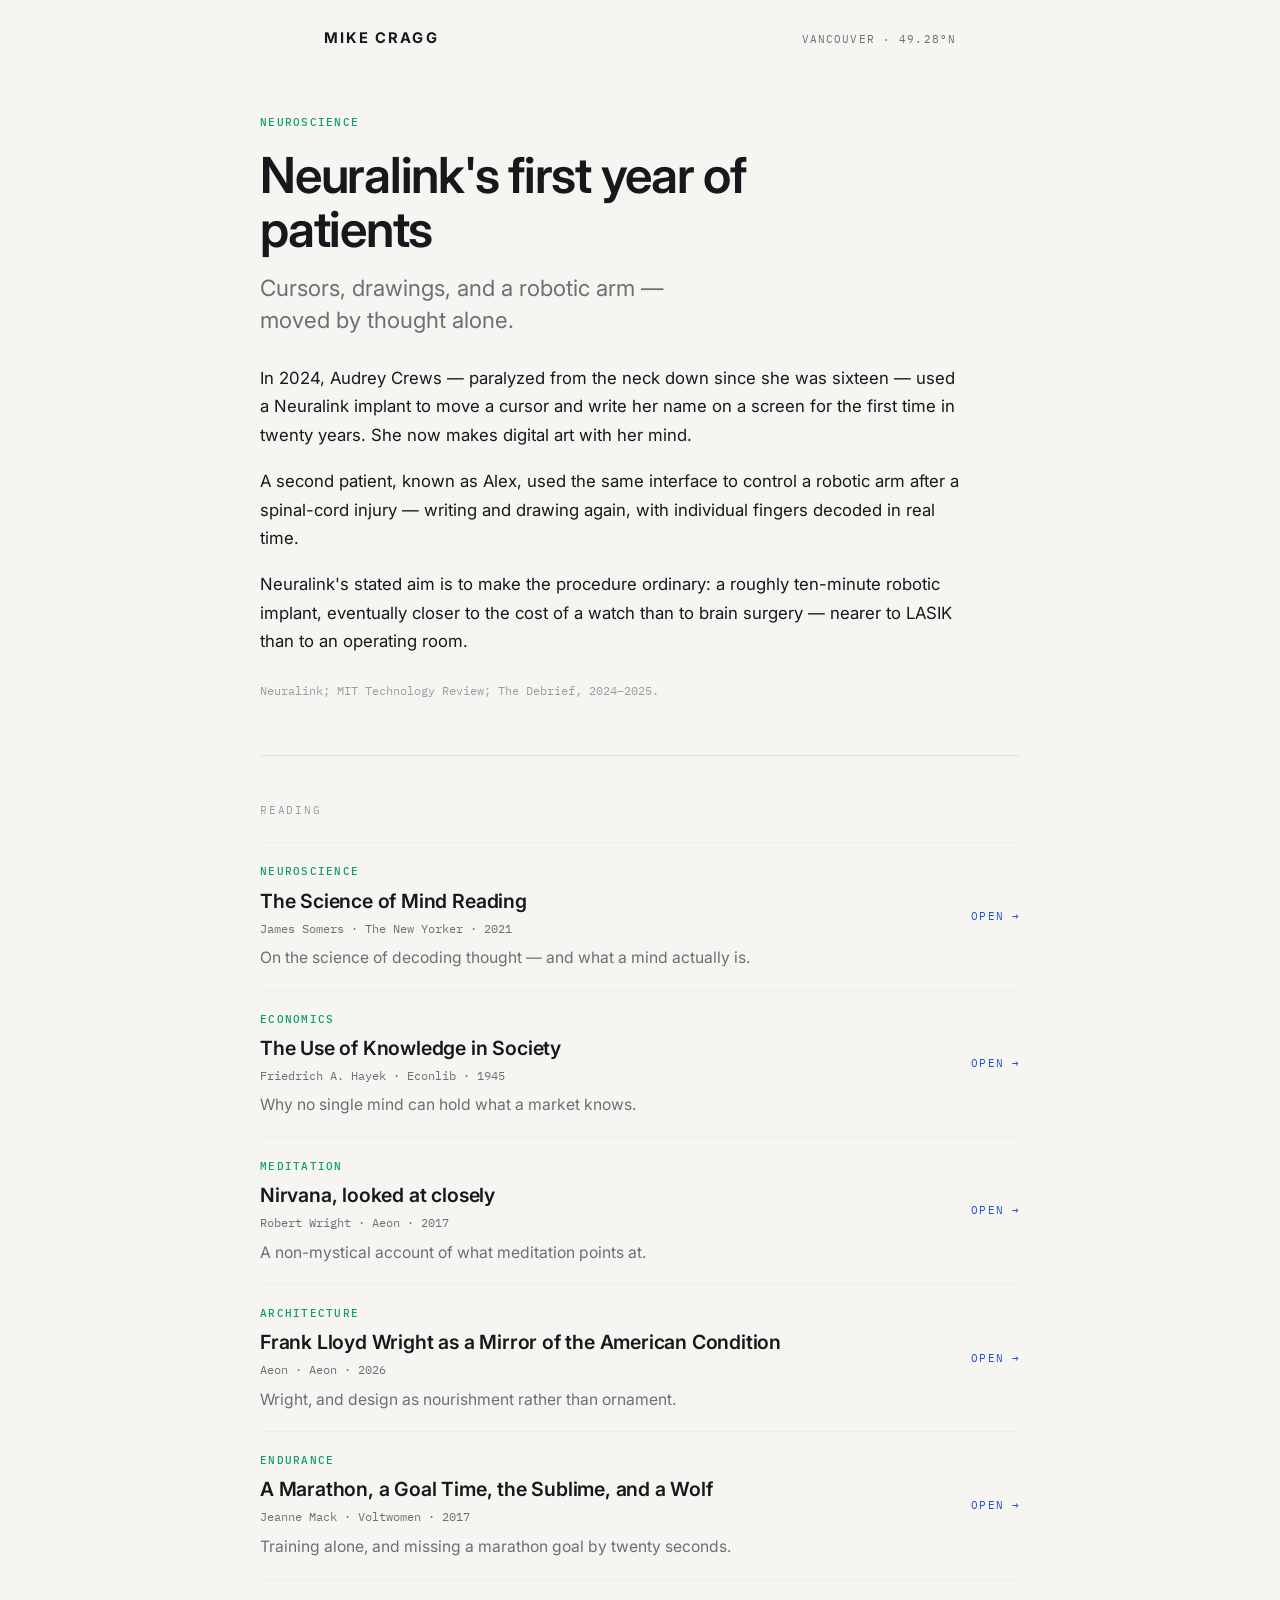
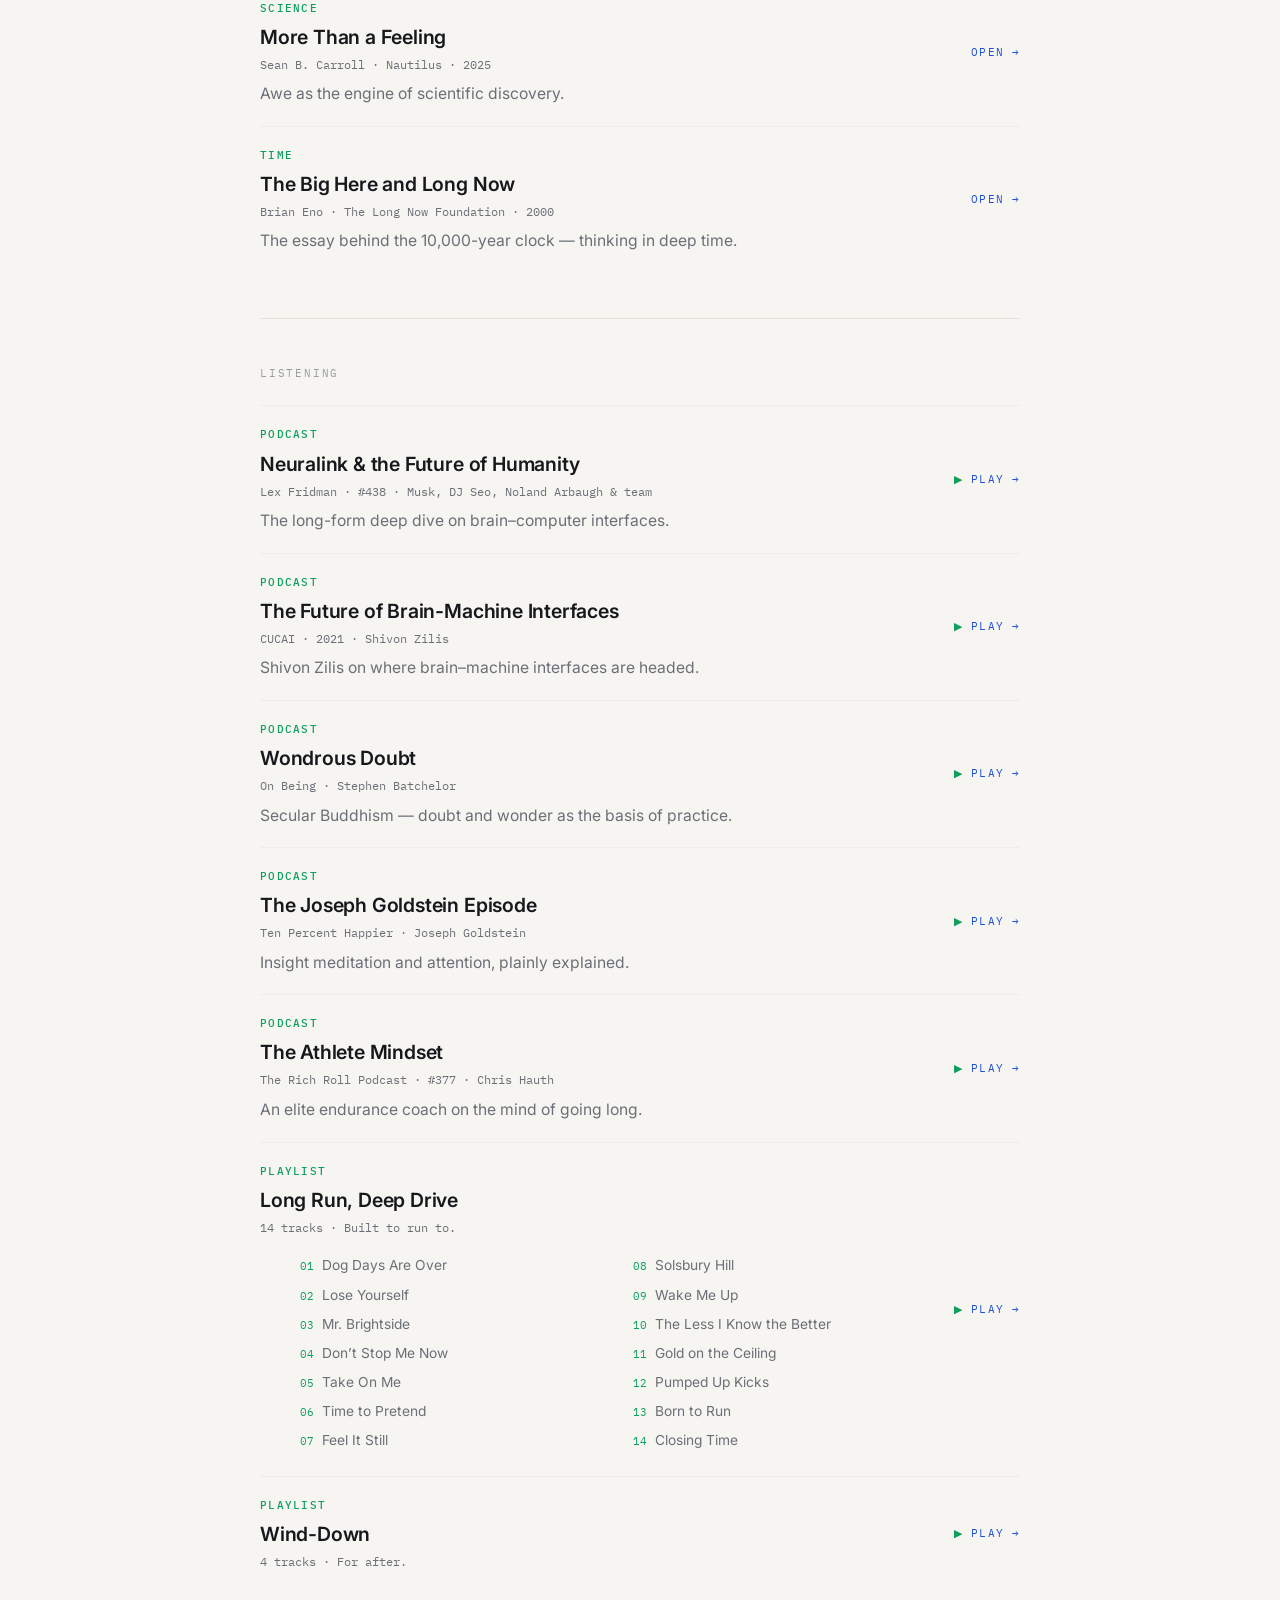
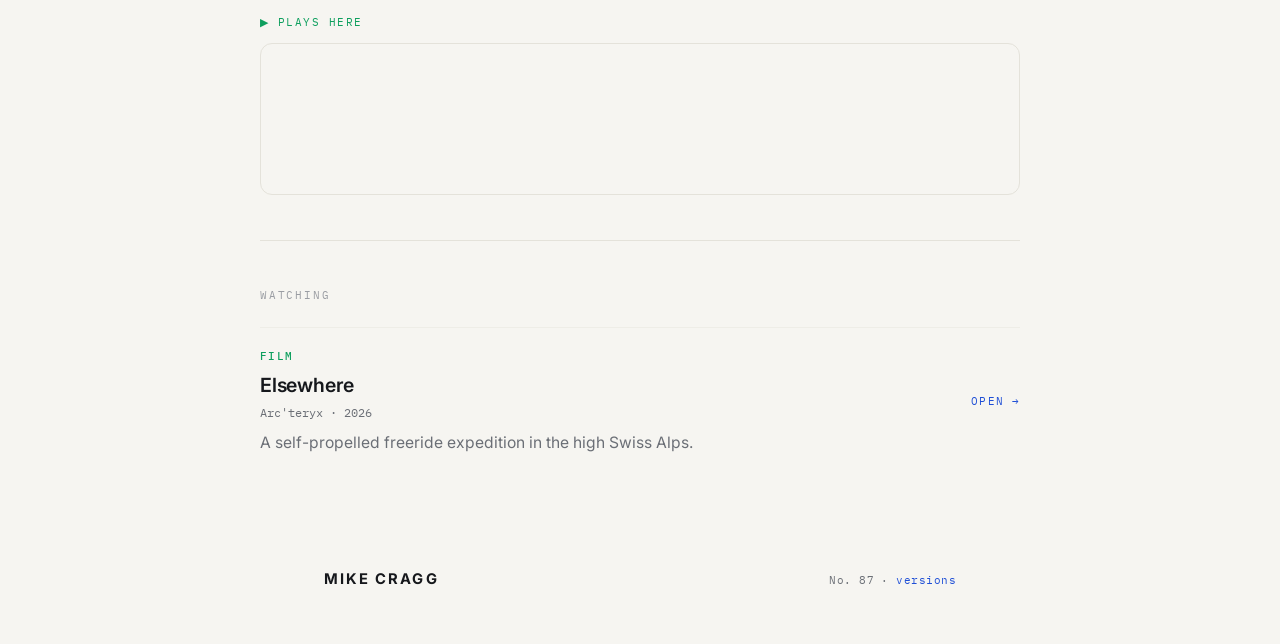
==== index.html @ bc7b22d3 "Redesign: light editorial, content-first, no slogan - Drop navy + serif caps + slogan hero + botanic" ====
<!doctype html>
<html lang="en">
<head>
<meta charset="utf-8" />
<meta name="viewport" content="width=device-width, initial-scale=1, viewport-fit=cover" />
<meta name="theme-color" content="#F6F5F1" />
<title>Mike Cragg</title>
<meta name="description" content="A few things worth reading, hearing, and watching." />
<link rel="preconnect" href="https://fonts.googleapis.com" />
<link rel="preconnect" href="https://fonts.gstatic.com" crossorigin />
<link href="https://fonts.googleapis.com/css2?family=Inter:wght@400;500;600;700&family=IBM+Plex+Mono:wght@400;500&display=swap" rel="stylesheet" />
<style>
  :root{
    --bg:#F6F5F1; --paper:#FFFFFF; --ink:#16181C; --muted:#6B6F76; --faint:#9A9DA3;
    --blue:#1F4FD6; --green:#0E9F5E; --line:#E4E2DA; --line2:#EEEDE7;
    --sans:"Inter",-apple-system,BlinkMacSystemFont,sans-serif; --mono:"IBM Plex Mono",monospace;
    --ease:cubic-bezier(0.16,1,0.3,1);
    --gut:clamp(1.25rem,5vw,4rem);
  }
  *,*::before,*::after{box-sizing:border-box;margin:0}
  html{-webkit-font-smoothing:antialiased;scroll-behavior:smooth;-webkit-text-size-adjust:100%;text-size-adjust:100%}
  body{background:var(--bg);color:var(--ink);font-family:var(--sans);font-size:1.05rem;line-height:1.7;text-rendering:optimizeLegibility;overflow-x:hidden}
  a{color:inherit;text-decoration:none;-webkit-tap-highlight-color:transparent}
  img,svg{display:block;max-width:100%}
  .wrap{max-width:760px;margin:0 auto;padding:0 var(--gut)}
  .tag{font-family:var(--mono);font-size:.66rem;font-weight:500;letter-spacing:.12em;text-transform:uppercase;color:var(--green)}
  .meta{font-family:var(--mono);font-size:.7rem;letter-spacing:.04em;color:var(--muted)}
  .reveal{opacity:0;transform:translateY(14px);transition:opacity .7s var(--ease),transform .7s var(--ease)}
  .reveal.in{opacity:1;transform:none}
  @media(prefers-reduced-motion:reduce){*{transition-duration:.01ms!important}.reveal{opacity:1;transform:none}}

  /* ---------- top ---------- */
  .top{display:flex;justify-content:space-between;align-items:baseline;
    padding:calc(env(safe-area-inset-top) + 1.6rem) var(--gut) 0;max-width:760px;margin:0 auto}
  .top .mark{font-family:var(--sans);font-weight:700;font-size:.92rem;letter-spacing:.14em;text-transform:uppercase}
  .top .where{font-family:var(--mono);font-size:.7rem;letter-spacing:.1em;text-transform:uppercase;color:var(--muted)}

  /* ---------- lead (the dispatch as content) ---------- */
  .lead{padding:clamp(2.4rem,7vh,4.5rem) 0 clamp(2.4rem,6vh,3.6rem)}
  .lead .tag{display:block;margin-bottom:1.1rem}
  .lead h1{font-size:clamp(2.1rem,6vw,3.1rem);font-weight:600;letter-spacing:-.025em;line-height:1.08;max-width:18ch}
  .lead .stand{font-size:clamp(1.15rem,3.2vw,1.4rem);color:var(--muted);margin-top:1rem;max-width:34ch;line-height:1.4}
  .lead .body{margin-top:1.8rem}
  .lead .body p{max-width:64ch;margin-bottom:1.1rem;color:var(--ink)}
  .lead .body p:last-of-type{margin-bottom:0}
  .lead em{font-style:normal;border-bottom:2px solid var(--green);padding-bottom:1px}
  .lead .src{font-family:var(--mono);font-size:.72rem;color:var(--faint);margin-top:1.6rem}

  .hr{height:1px;background:var(--line);max-width:760px;margin:0 auto}

  /* ---------- index of items ---------- */
  .group{padding:clamp(2rem,5vh,3rem) 0}
  .group .lbl{font-family:var(--mono);font-size:.7rem;letter-spacing:.16em;text-transform:uppercase;color:var(--faint);margin-bottom:1.4rem}
  .item{display:grid;grid-template-columns:1fr auto;gap:1rem 1.2rem;align-items:baseline;
    padding:1.25rem 0;border-top:1px solid var(--line2);transition:padding-left .4s var(--ease)}
  .item:hover{padding-left:.5rem}
  .item .l{min-width:0}
  .item .tag{margin-bottom:.45rem;display:block}
  .item h3{font-size:1.22rem;font-weight:600;letter-spacing:-.01em;line-height:1.25;transition:color .3s var(--ease)}
  .item:hover h3{color:var(--blue)}
  .item .sub{font-family:var(--mono);font-size:.72rem;color:var(--muted);margin-top:.35rem}
  .item .note{font-size:.98rem;color:var(--muted);margin-top:.5rem;max-width:60ch;line-height:1.5}
  .item .go{align-self:center;font-family:var(--mono);font-size:.7rem;letter-spacing:.1em;text-transform:uppercase;color:var(--blue);white-space:nowrap}
  .item .go .ar{display:inline-block;transition:transform .4s var(--ease)}
  .item:hover .go .ar{transform:translateX(4px)}
  .item.audio .go::before{content:"▶  ";color:var(--green)}

  /* playlist row with peek */
  .mixrow .tracks{grid-column:1/-1;margin-top:.9rem;columns:2;column-gap:2rem;list-style:none}
  .mixrow .tracks li{font-size:.86rem;color:var(--muted);padding:.18rem 0;break-inside:avoid}
  .mixrow .tracks li .n{font-family:var(--mono);font-size:.66rem;color:var(--green);margin-right:.5rem}
  @media(max-width:560px){.mixrow .tracks{columns:1}}

  /* one inline player */
  .player{margin-top:1.4rem}
  .player .pl{font-family:var(--mono);font-size:.66rem;letter-spacing:.14em;text-transform:uppercase;color:var(--green);margin-bottom:.7rem}
  .player iframe{border-radius:12px;display:block;border:1px solid var(--line)}

  footer{padding:3rem 0 calc(env(safe-area-inset-bottom) + 3.2rem)}
  footer .row{display:flex;justify-content:space-between;align-items:baseline;gap:1rem;max-width:760px;margin:0 auto;padding:0 var(--gut)}
  footer .mark{font-weight:700;font-size:.92rem;letter-spacing:.14em;text-transform:uppercase}
  footer .meta a{color:var(--blue)}
</style>
</head>
<body class="no-grain">
  <header class="top">
    <span class="mark">Mike Cragg</span>
    <span class="where">Vancouver · 49.28°N</span>
  </header>

  <main>
    <article class="lead wrap">
      <span class="tag" id="d-tag"></span>
      <h1 id="d-title"></h1>
      <p class="stand" id="d-stand"></p>
      <div class="body" id="d-body"></div>
      <p class="src" id="d-src"></p>
    </article>

    <div class="hr"></div>

    <section class="group wrap" id="g-read"><div class="lbl">Reading</div><div id="reads"></div></section>
    <div class="hr"></div>
    <section class="group wrap" id="g-listen"><div class="lbl">Listening</div><div id="listen"></div></section>
    <div class="hr"></div>
    <section class="group wrap" id="g-watch"><div class="lbl">Watching</div><div id="watch"></div></section>
  </main>

  <footer>
    <div class="row"><span class="mark">Mike Cragg</span><span class="meta">No. 87 · <a href="versions.html">versions</a></span></div>
  </footer>

  <script src="assets/content.js"></script>
  <script src="assets/reveal.js"></script>
  <script>
    var G = window.GIFT;

    // lead = dispatch
    var d = G.dispatch;
    document.getElementById("d-tag").textContent = d.kicker;
    document.getElementById("d-title").textContent = d.title;
    document.getElementById("d-stand").textContent = d.standfirst;
    document.getElementById("d-body").innerHTML = d.body.map(function(p){return "<p>"+p+"</p>";}).join("");
    document.getElementById("d-src").textContent = d.source;

    function item(opts){
      // opts: tag, title, sub, note, url, audio
      var a = document.createElement("a");
      a.href = opts.url; a.target = "_blank"; a.rel = "noopener";
      a.className = "item reveal" + (opts.audio ? " audio" : "");
      a.innerHTML =
        '<div class="l">' +
          '<span class="tag">'+opts.tag+'</span>' +
          '<h3>'+opts.title+'</h3>' +
          (opts.sub ? '<div class="sub">'+opts.sub+'</div>' : '') +
          (opts.note ? '<div class="note">'+opts.note+'</div>' : '') +
        '</div>' +
        '<span class="go">'+(opts.audio?'Play':'Open')+' <span class="ar">→</span></span>';
      return a;
    }

    // reading
    var reads = document.getElementById("reads");
    G.reads.forEach(function(r){
      reads.appendChild(item({tag:r.vein, title:r.title, sub:r.author+" · "+r.source+" · "+r.year, note:r.note, url:r.url}));
    });

    // listening: podcasts + playlists
    var listen = document.getElementById("listen");
    G.listening.podcasts.forEach(function(p){
      listen.appendChild(item({tag:"Podcast", title:p.title, sub:p.show+" · "+p.who, note:p.note, url:p.url, audio:true}));
    });
    // playlist as a row with a peek of tracks
    var w = G.listening.workout;
    var mix = item({tag:"Playlist", title:w.title, sub:w.tracks.length+" tracks · "+w.subtitle, url:w.url, audio:true});
    mix.classList.add("mixrow");
    var ol = document.createElement("ul"); ol.className = "tracks";
    ol.innerHTML = w.tracks.map(function(t,i){return '<li><span class="n">'+String(i+1).padStart(2,"0")+'</span>'+t[0]+'</li>';}).join("");
    mix.querySelector(".l").appendChild(ol);
    listen.appendChild(mix);
    var wd = G.listening.windDown;
    listen.appendChild(item({tag:"Playlist", title:wd.title, sub:wd.tracks.length+" tracks · "+wd.subtitle, url:"https://open.spotify.com/search/"+encodeURIComponent(wd.tracks[0][1]), audio:true}));

    // one inline player (Spotify, reliable)
    var pl = document.createElement("div"); pl.className = "player reveal";
    pl.innerHTML = '<div class="pl">▶ Plays here</div><iframe src="https://open.spotify.com/embed/episode/1seRMg5Zdg5nBuw0W4Q3WB?utm_source=generator" width="100%" height="152" frameborder="0" allow="autoplay; clipboard-write; encrypted-media; fullscreen; picture-in-picture" loading="lazy"></iframe>';
    listen.appendChild(pl);

    // watching
    var watch = document.getElementById("watch");
    (G.watch||[]).forEach(function(f){
      watch.appendChild(item({tag:f.vein, title:f.title, sub:f.who+" · "+f.year, note:f.note, url:f.url}));
    });

    if (window.__initReveals) window.__initReveals();
  </script>
</body>
</html>
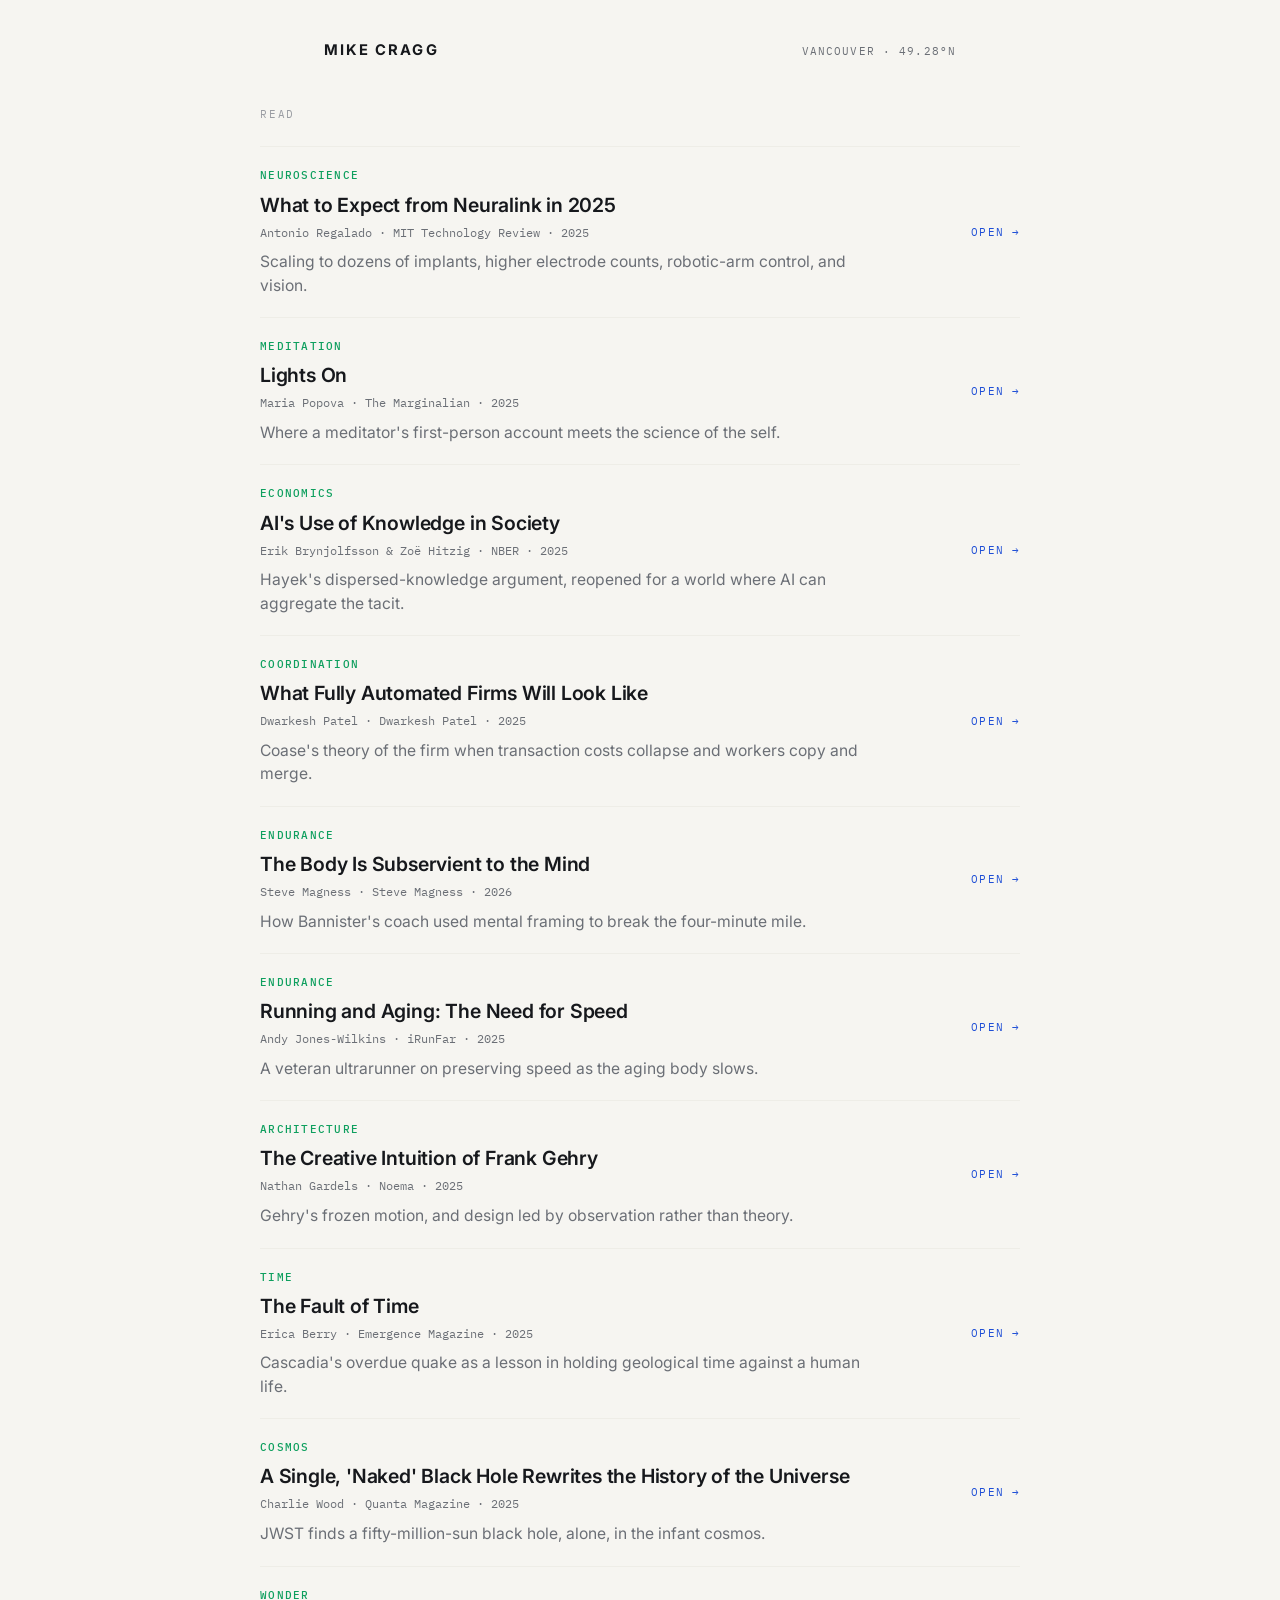
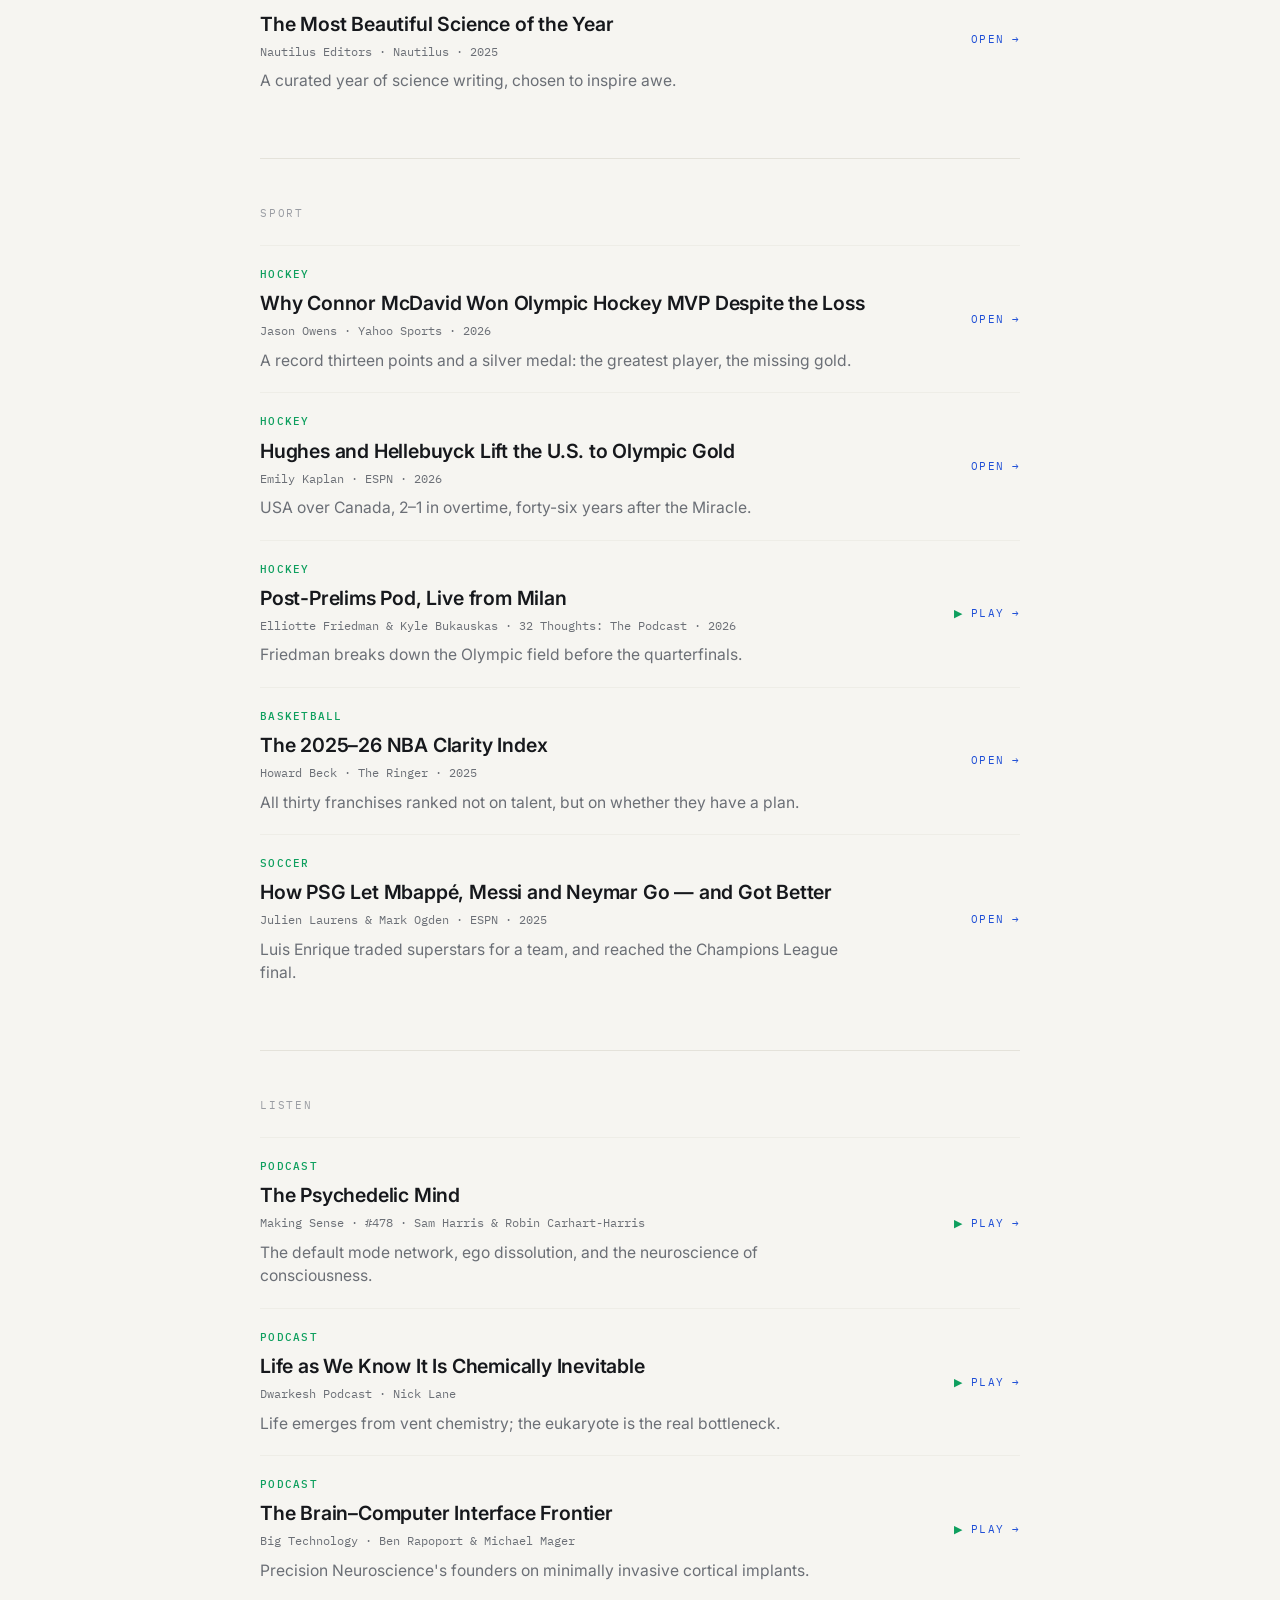
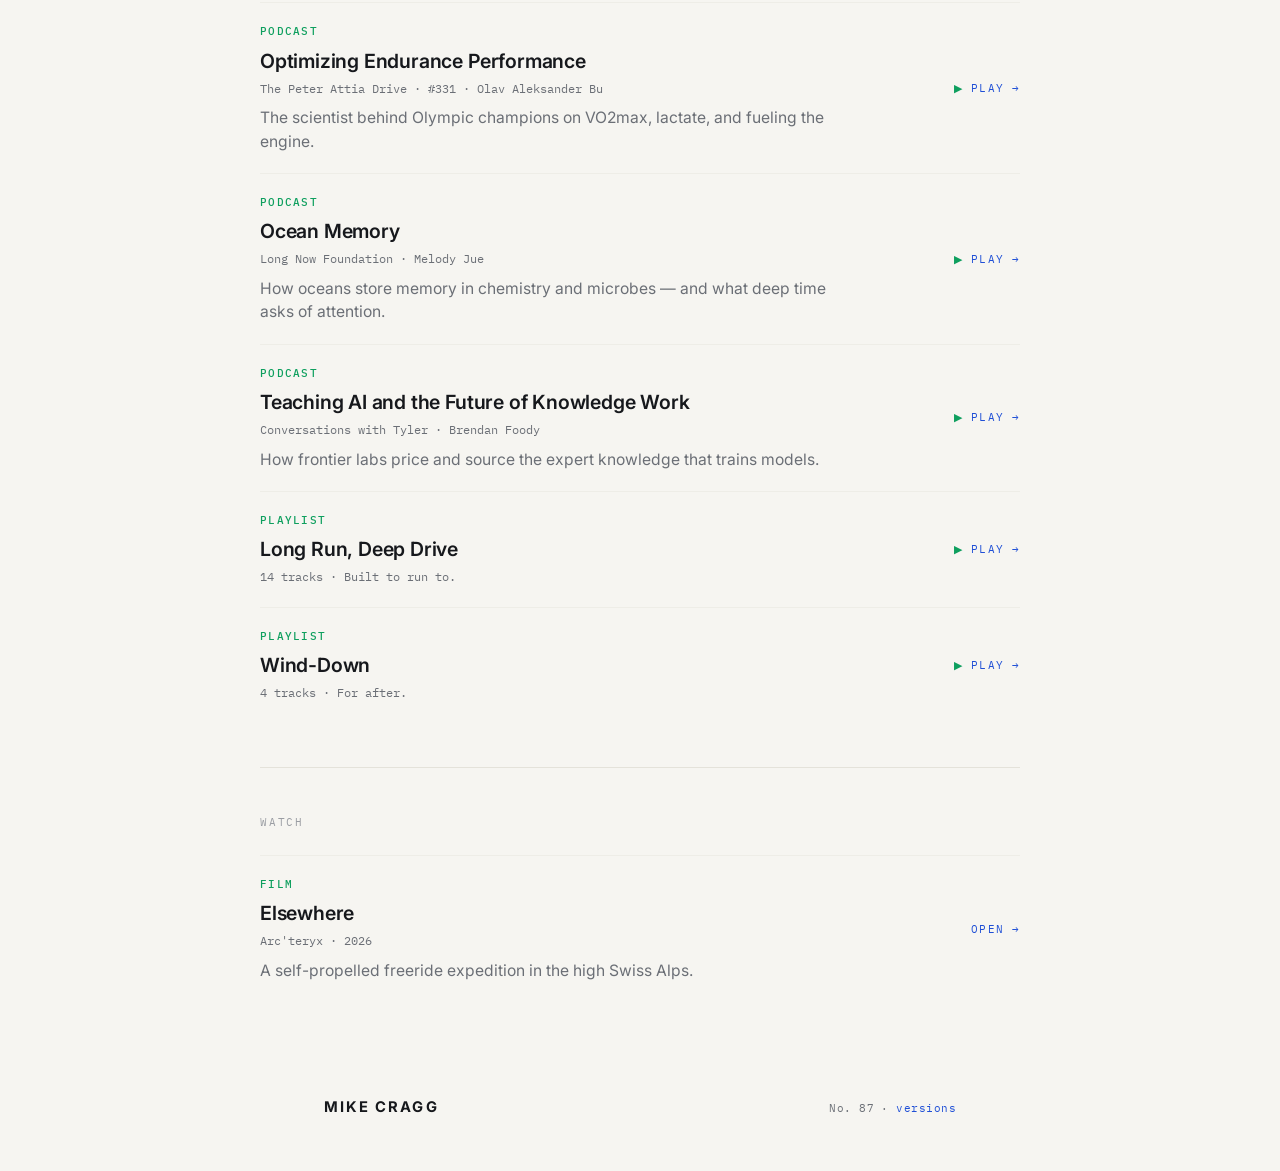
==== commit 46419b4d: "Simplify: pure categories, drop intro paragraph, mobile spacing - Remove the Neuralink lead/intro pa" ====
--- a/index.html
+++ b/index.html
@@ -15,14 +15,17 @@
     --blue:#1F4FD6; --green:#0E9F5E; --line:#E4E2DA; --line2:#EEEDE7;
     --sans:"Inter",-apple-system,BlinkMacSystemFont,sans-serif; --mono:"IBM Plex Mono",monospace;
     --ease:cubic-bezier(0.16,1,0.3,1);
-    --gut:clamp(1.25rem,5vw,4rem);
+    --gut:clamp(1.5rem,5vw,4rem);
+    /* gutters that always clear the notch / screen edge */
+    --padL:max(var(--gut), env(safe-area-inset-left));
+    --padR:max(var(--gut), env(safe-area-inset-right));
   }
   *,*::before,*::after{box-sizing:border-box;margin:0}
   html{-webkit-font-smoothing:antialiased;scroll-behavior:smooth;-webkit-text-size-adjust:100%;text-size-adjust:100%}
   body{background:var(--bg);color:var(--ink);font-family:var(--sans);font-size:1.05rem;line-height:1.7;text-rendering:optimizeLegibility;overflow-x:hidden}
   a{color:inherit;text-decoration:none;-webkit-tap-highlight-color:transparent}
   img,svg{display:block;max-width:100%}
-  .wrap{max-width:760px;margin:0 auto;padding:0 var(--gut)}
+  .wrap{max-width:760px;margin:0 auto;padding-left:var(--padL);padding-right:var(--padR)}
   .tag{font-family:var(--mono);font-size:.66rem;font-weight:500;letter-spacing:.12em;text-transform:uppercase;color:var(--green)}
   .meta{font-family:var(--mono);font-size:.7rem;letter-spacing:.04em;color:var(--muted)}
   .reveal{opacity:0;transform:translateY(14px);transition:opacity .7s var(--ease),transform .7s var(--ease)}
@@ -30,21 +33,11 @@
   @media(prefers-reduced-motion:reduce){*{transition-duration:.01ms!important}.reveal{opacity:1;transform:none}}
 
   /* ---------- top ---------- */
-  .top{display:flex;justify-content:space-between;align-items:baseline;
-    padding:calc(env(safe-area-inset-top) + 1.6rem) var(--gut) 0;max-width:760px;margin:0 auto}
+  .top{display:flex;justify-content:space-between;align-items:baseline;gap:1rem;
+    padding:calc(env(safe-area-inset-top) + 2.4rem) var(--padR) 0 var(--padL);max-width:760px;margin:0 auto}
+  .group.first{padding-top:clamp(1.8rem,5vh,2.6rem)}
   .top .mark{font-family:var(--sans);font-weight:700;font-size:.92rem;letter-spacing:.14em;text-transform:uppercase}
   .top .where{font-family:var(--mono);font-size:.7rem;letter-spacing:.1em;text-transform:uppercase;color:var(--muted)}
-
-  /* ---------- lead (the dispatch as content) ---------- */
-  .lead{padding:clamp(2.4rem,7vh,4.5rem) 0 clamp(2.4rem,6vh,3.6rem)}
-  .lead .tag{display:block;margin-bottom:1.1rem}
-  .lead h1{font-size:clamp(2.1rem,6vw,3.1rem);font-weight:600;letter-spacing:-.025em;line-height:1.08;max-width:18ch}
-  .lead .stand{font-size:clamp(1.15rem,3.2vw,1.4rem);color:var(--muted);margin-top:1rem;max-width:34ch;line-height:1.4}
-  .lead .body{margin-top:1.8rem}
-  .lead .body p{max-width:64ch;margin-bottom:1.1rem;color:var(--ink)}
-  .lead .body p:last-of-type{margin-bottom:0}
-  .lead em{font-style:normal;border-bottom:2px solid var(--green);padding-bottom:1px}
-  .lead .src{font-family:var(--mono);font-size:.72rem;color:var(--faint);margin-top:1.6rem}
 
   .hr{height:1px;background:var(--line);max-width:760px;margin:0 auto}
 
@@ -64,6 +57,10 @@
   .item .go .ar{display:inline-block;transition:transform .4s var(--ease)}
   .item:hover .go .ar{transform:translateX(4px)}
   .item.audio .go::before{content:"▶  ";color:var(--green)}
+  @media(max-width:520px){
+    .item{grid-template-columns:1fr;gap:0}
+    .item .go{grid-row:1;justify-self:start;align-self:baseline;margin-bottom:.55rem;order:-1}
+  }
 
   /* playlist row with peek */
   .mixrow .tracks{grid-column:1/-1;margin-top:.9rem;columns:2;column-gap:2rem;list-style:none}
@@ -77,7 +74,7 @@
   .player iframe{border-radius:12px;display:block;border:1px solid var(--line)}
 
   footer{padding:3rem 0 calc(env(safe-area-inset-bottom) + 3.2rem)}
-  footer .row{display:flex;justify-content:space-between;align-items:baseline;gap:1rem;max-width:760px;margin:0 auto;padding:0 var(--gut)}
+  footer .row{display:flex;justify-content:space-between;align-items:baseline;gap:1rem;max-width:760px;margin:0 auto;padding-left:var(--padL);padding-right:var(--padR)}
   footer .mark{font-weight:700;font-size:.92rem;letter-spacing:.14em;text-transform:uppercase}
   footer .meta a{color:var(--blue)}
 </style>
@@ -89,21 +86,13 @@
   </header>
 
   <main>
-    <article class="lead wrap">
-      <span class="tag" id="d-tag"></span>
-      <h1 id="d-title"></h1>
-      <p class="stand" id="d-stand"></p>
-      <div class="body" id="d-body"></div>
-      <p class="src" id="d-src"></p>
-    </article>
-
+    <section class="group wrap first" id="g-read"><div class="lbl">Read</div><div id="reads"></div></section>
     <div class="hr"></div>
-
-    <section class="group wrap" id="g-read"><div class="lbl">Reading</div><div id="reads"></div></section>
+    <section class="group wrap" id="g-sport"><div class="lbl">Sport</div><div id="sport"></div></section>
     <div class="hr"></div>
-    <section class="group wrap" id="g-listen"><div class="lbl">Listening</div><div id="listen"></div></section>
+    <section class="group wrap" id="g-listen"><div class="lbl">Listen</div><div id="listen"></div></section>
     <div class="hr"></div>
-    <section class="group wrap" id="g-watch"><div class="lbl">Watching</div><div id="watch"></div></section>
+    <section class="group wrap" id="g-watch"><div class="lbl">Watch</div><div id="watch"></div></section>
   </main>
 
   <footer>
@@ -114,14 +103,6 @@
   <script src="assets/reveal.js"></script>
   <script>
     var G = window.GIFT;
-
-    // lead = dispatch
-    var d = G.dispatch;
-    document.getElementById("d-tag").textContent = d.kicker;
-    document.getElementById("d-title").textContent = d.title;
-    document.getElementById("d-stand").textContent = d.standfirst;
-    document.getElementById("d-body").innerHTML = d.body.map(function(p){return "<p>"+p+"</p>";}).join("");
-    document.getElementById("d-src").textContent = d.source;
 
     function item(opts){
       // opts: tag, title, sub, note, url, audio
@@ -145,26 +126,21 @@
       reads.appendChild(item({tag:r.vein, title:r.title, sub:r.author+" · "+r.source+" · "+r.year, note:r.note, url:r.url}));
     });
 
+    // sport (hockey first) — reads + a podcast, with one hockey episode playing here
+    var sport = document.getElementById("sport");
+    (G.sports||[]).forEach(function(s){
+      sport.appendChild(item({tag:s.vein, title:s.title, sub:s.author+" · "+s.source+" · "+s.year, note:s.note, url:s.url, audio:s.type==="podcast"}));
+    });
+
     // listening: podcasts + playlists
     var listen = document.getElementById("listen");
     G.listening.podcasts.forEach(function(p){
       listen.appendChild(item({tag:"Podcast", title:p.title, sub:p.show+" · "+p.who, note:p.note, url:p.url, audio:true}));
     });
-    // playlist as a row with a peek of tracks
     var w = G.listening.workout;
-    var mix = item({tag:"Playlist", title:w.title, sub:w.tracks.length+" tracks · "+w.subtitle, url:w.url, audio:true});
-    mix.classList.add("mixrow");
-    var ol = document.createElement("ul"); ol.className = "tracks";
-    ol.innerHTML = w.tracks.map(function(t,i){return '<li><span class="n">'+String(i+1).padStart(2,"0")+'</span>'+t[0]+'</li>';}).join("");
-    mix.querySelector(".l").appendChild(ol);
-    listen.appendChild(mix);
+    listen.appendChild(item({tag:"Playlist", title:w.title, sub:w.tracks.length+" tracks · "+w.subtitle, url:w.url, audio:true}));
     var wd = G.listening.windDown;
     listen.appendChild(item({tag:"Playlist", title:wd.title, sub:wd.tracks.length+" tracks · "+wd.subtitle, url:"https://open.spotify.com/search/"+encodeURIComponent(wd.tracks[0][1]), audio:true}));
-
-    // one inline player (Spotify, reliable)
-    var pl = document.createElement("div"); pl.className = "player reveal";
-    pl.innerHTML = '<div class="pl">▶ Plays here</div><iframe src="https://open.spotify.com/embed/episode/1seRMg5Zdg5nBuw0W4Q3WB?utm_source=generator" width="100%" height="152" frameborder="0" allow="autoplay; clipboard-write; encrypted-media; fullscreen; picture-in-picture" loading="lazy"></iframe>';
-    listen.appendChild(pl);
 
     // watching
     var watch = document.getElementById("watch");
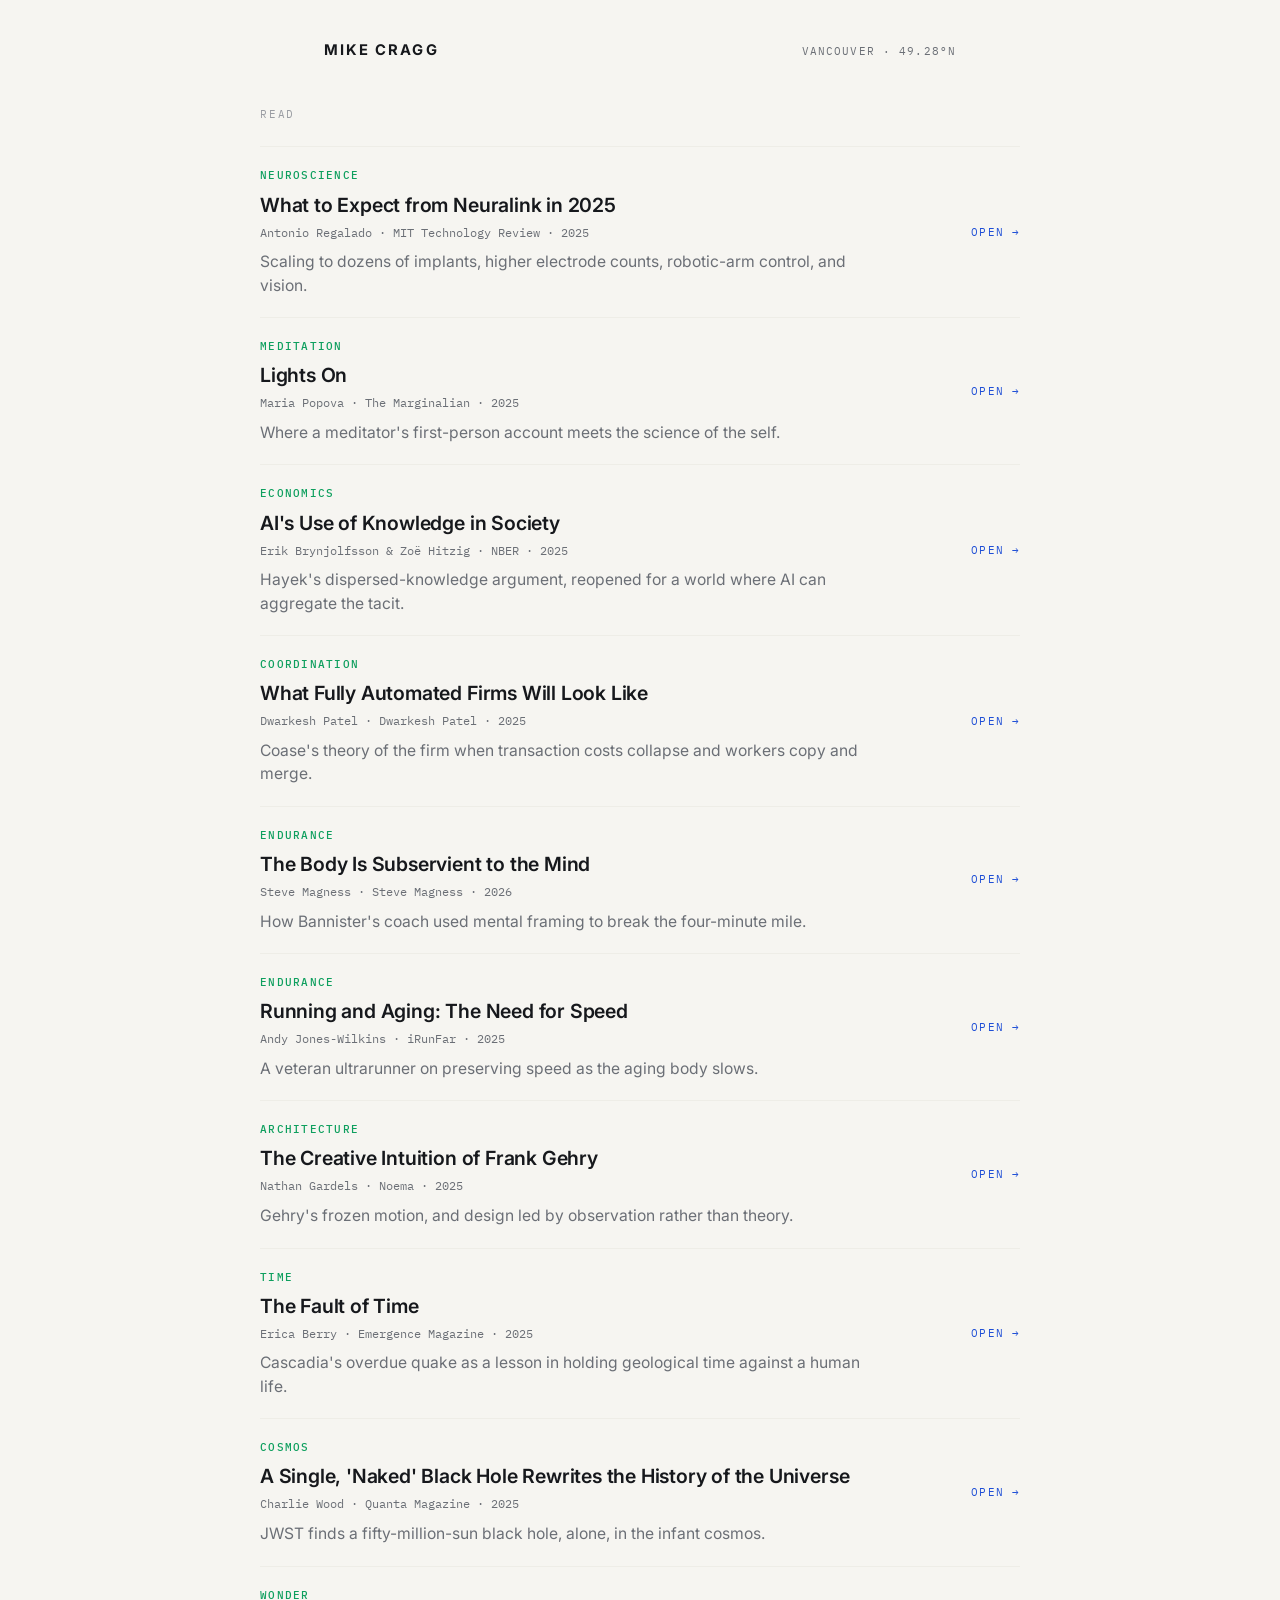
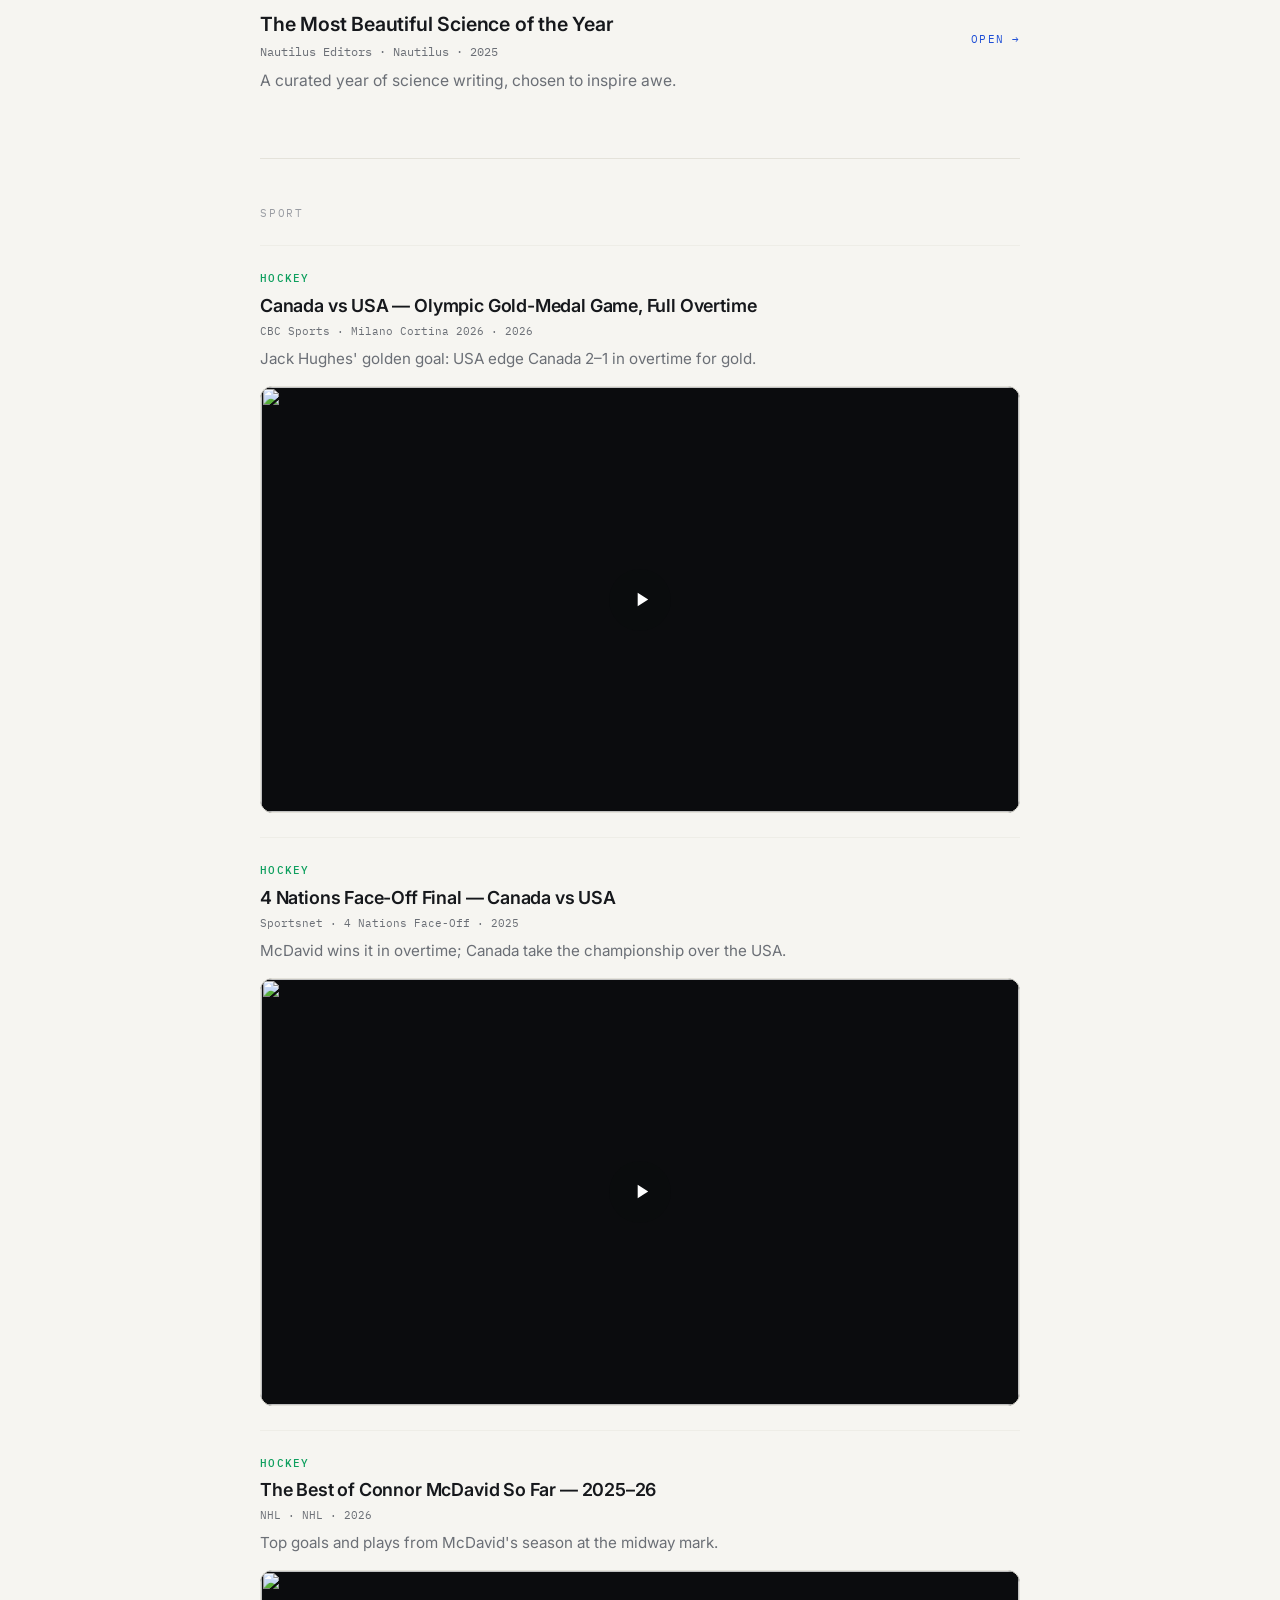
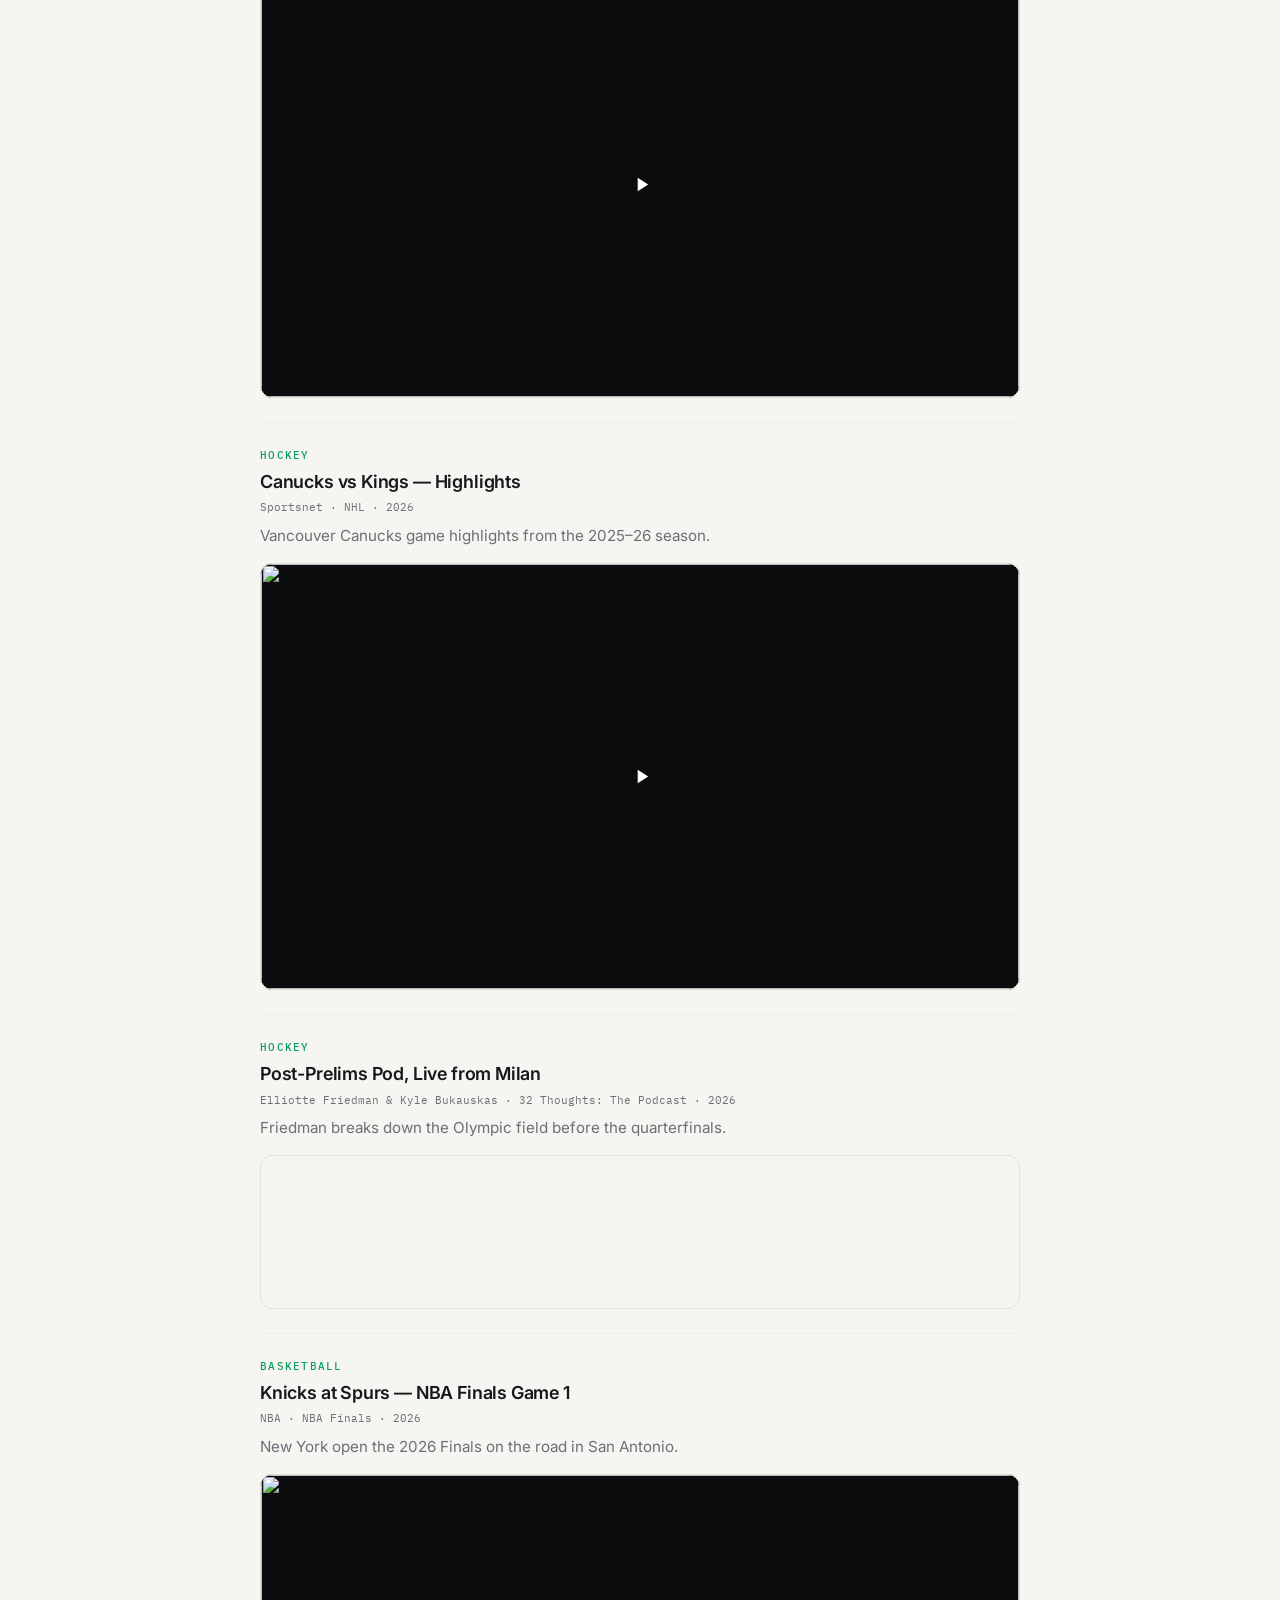
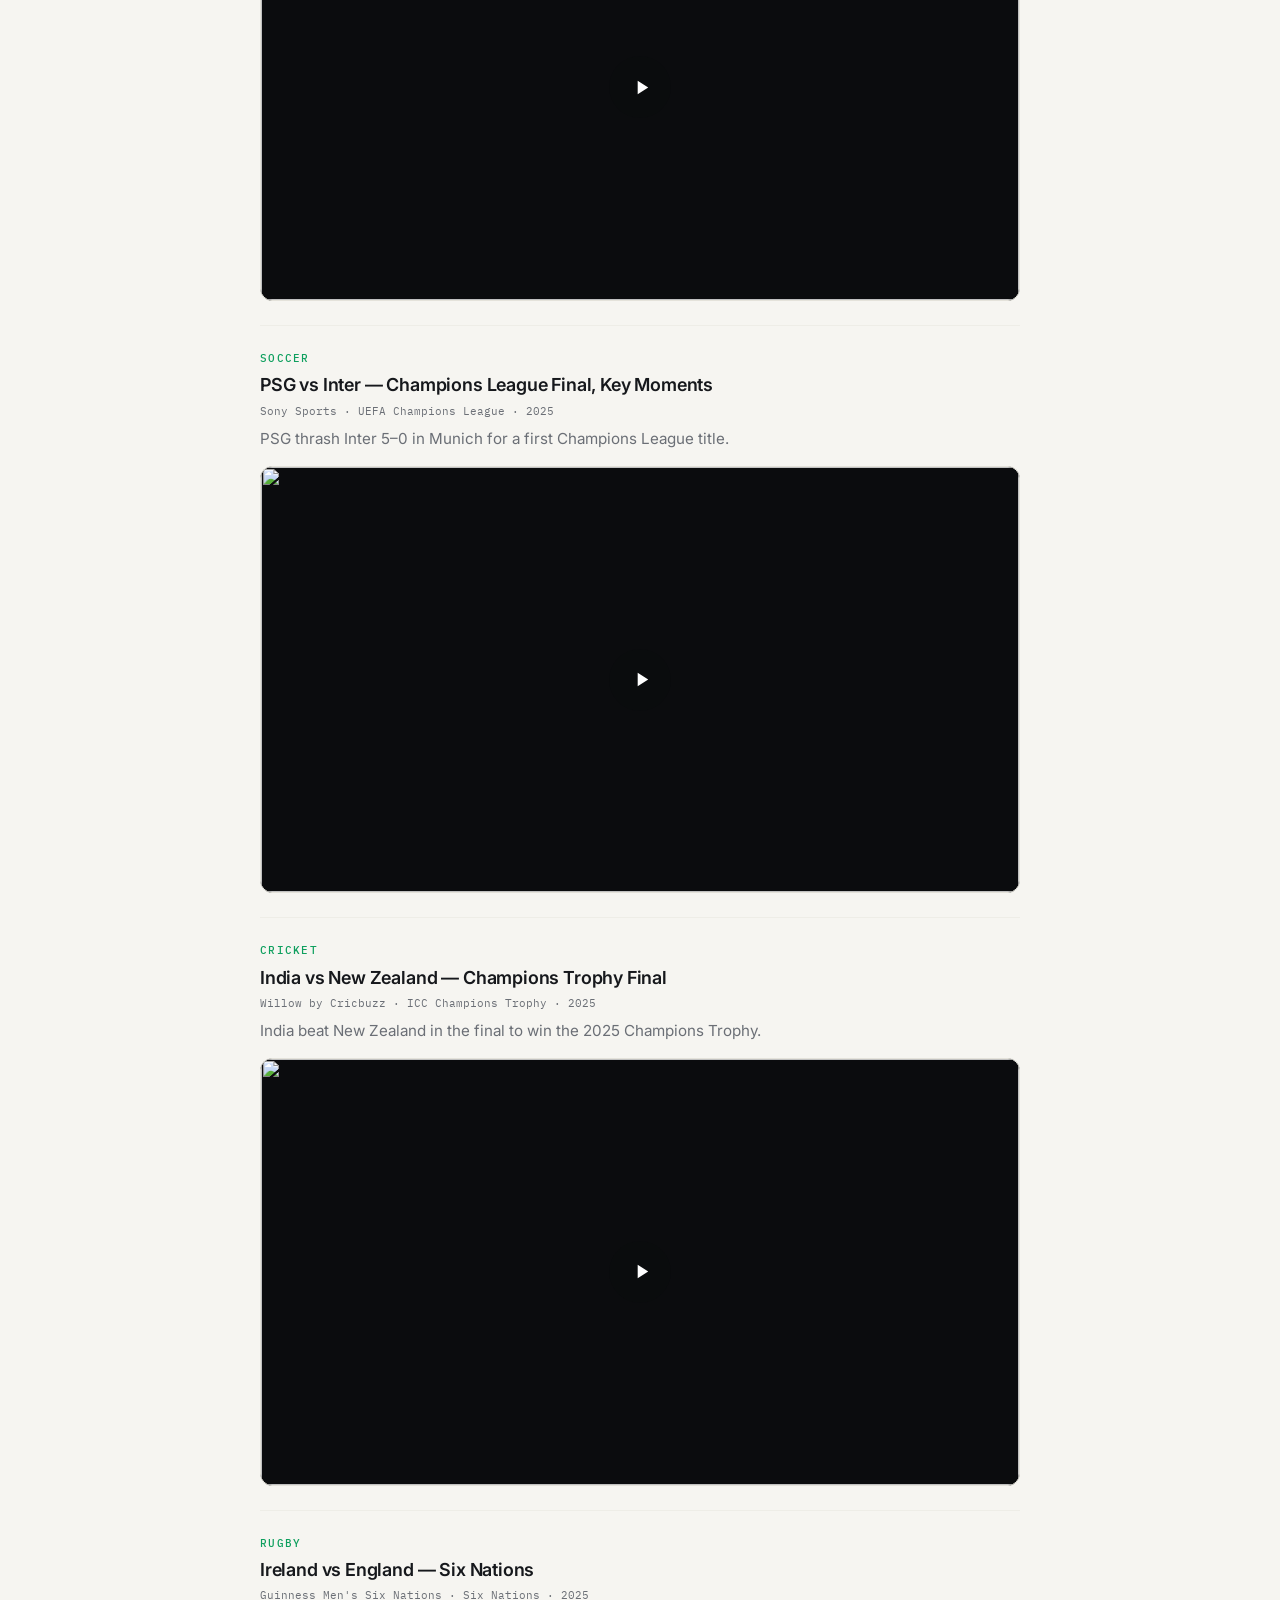
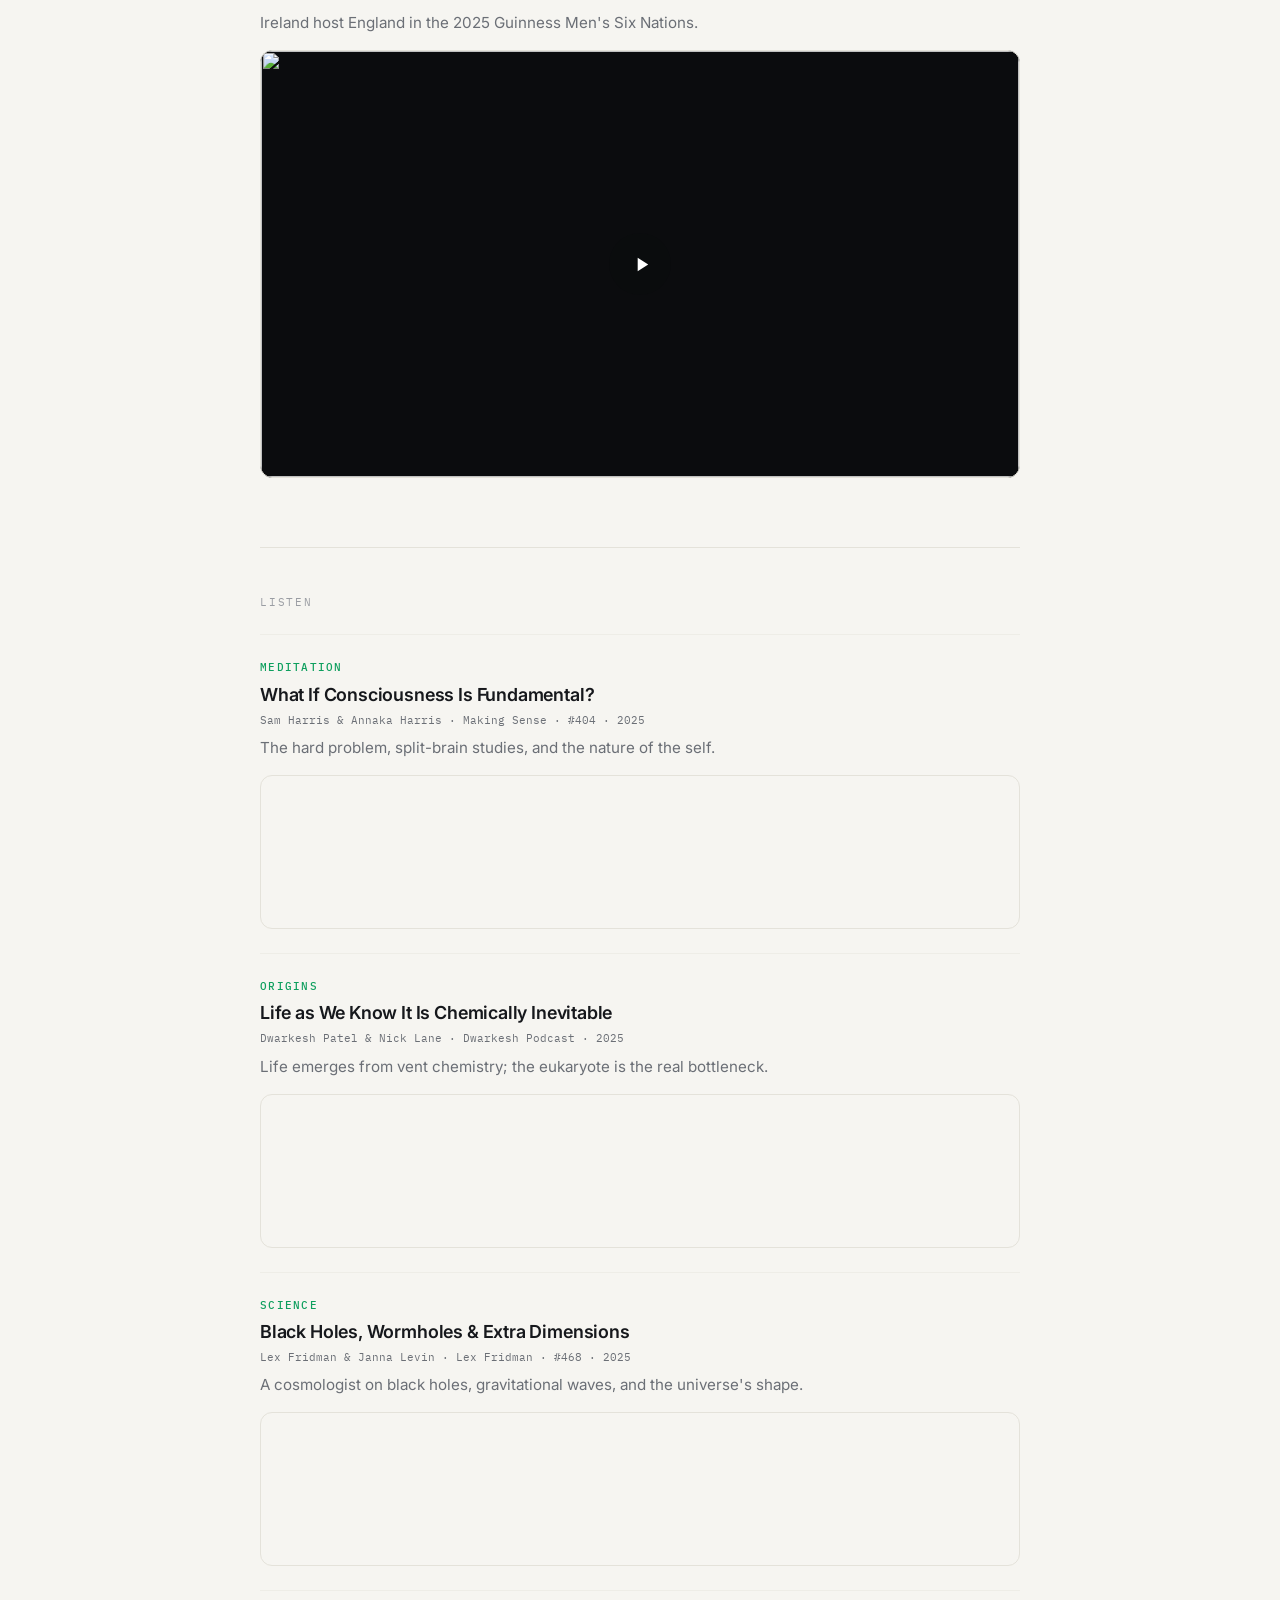
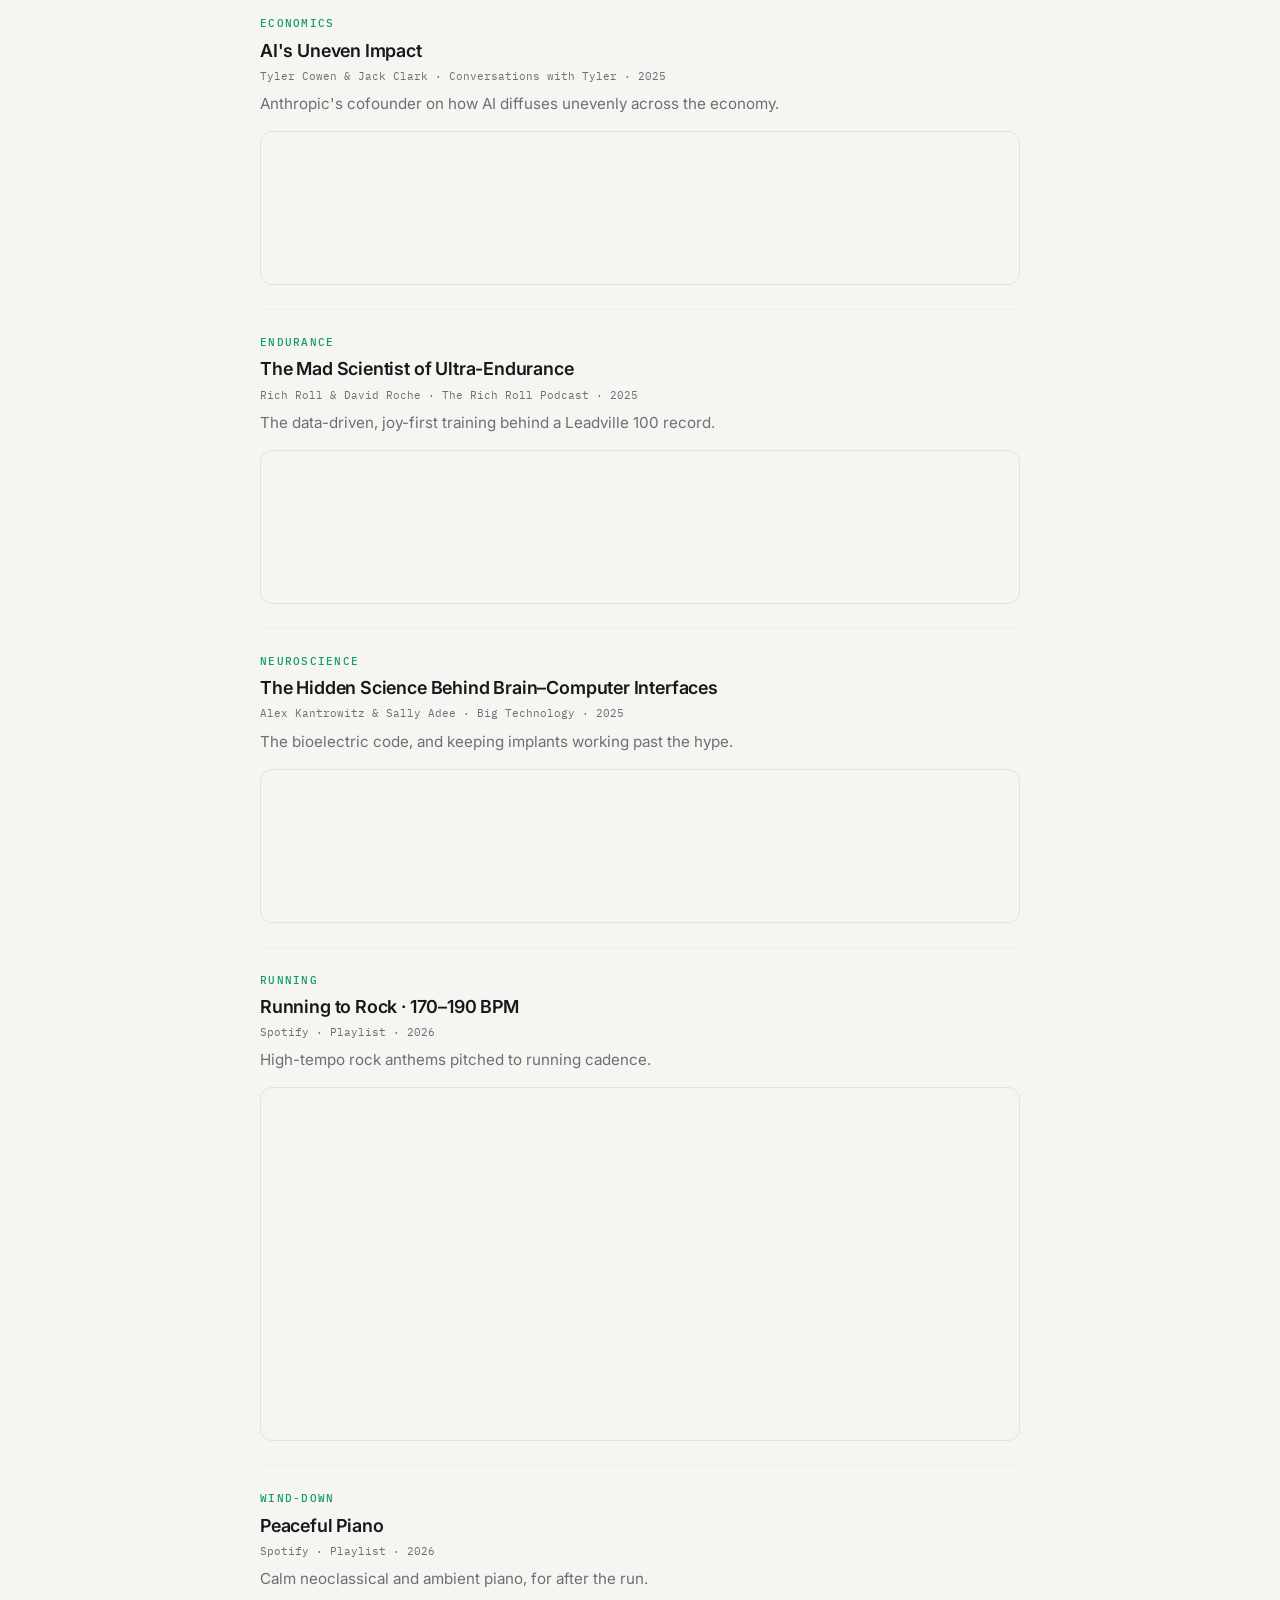
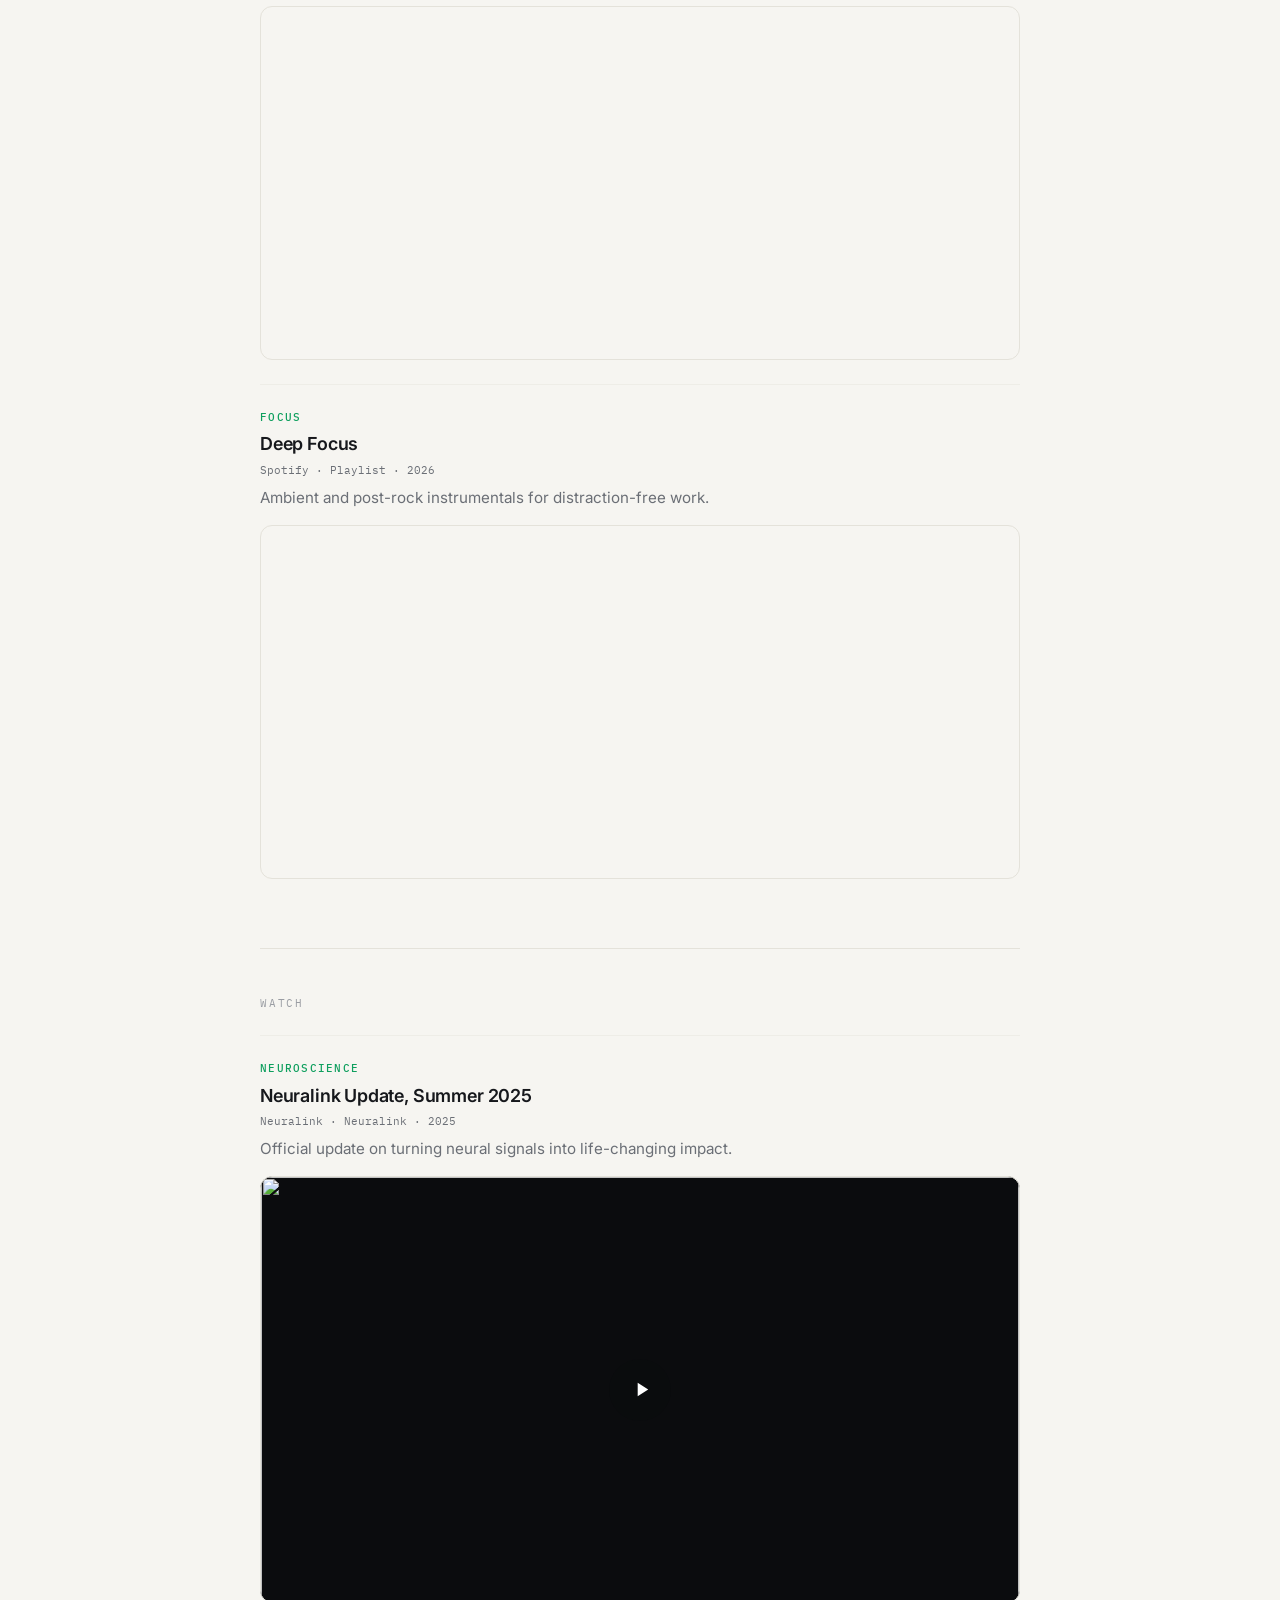
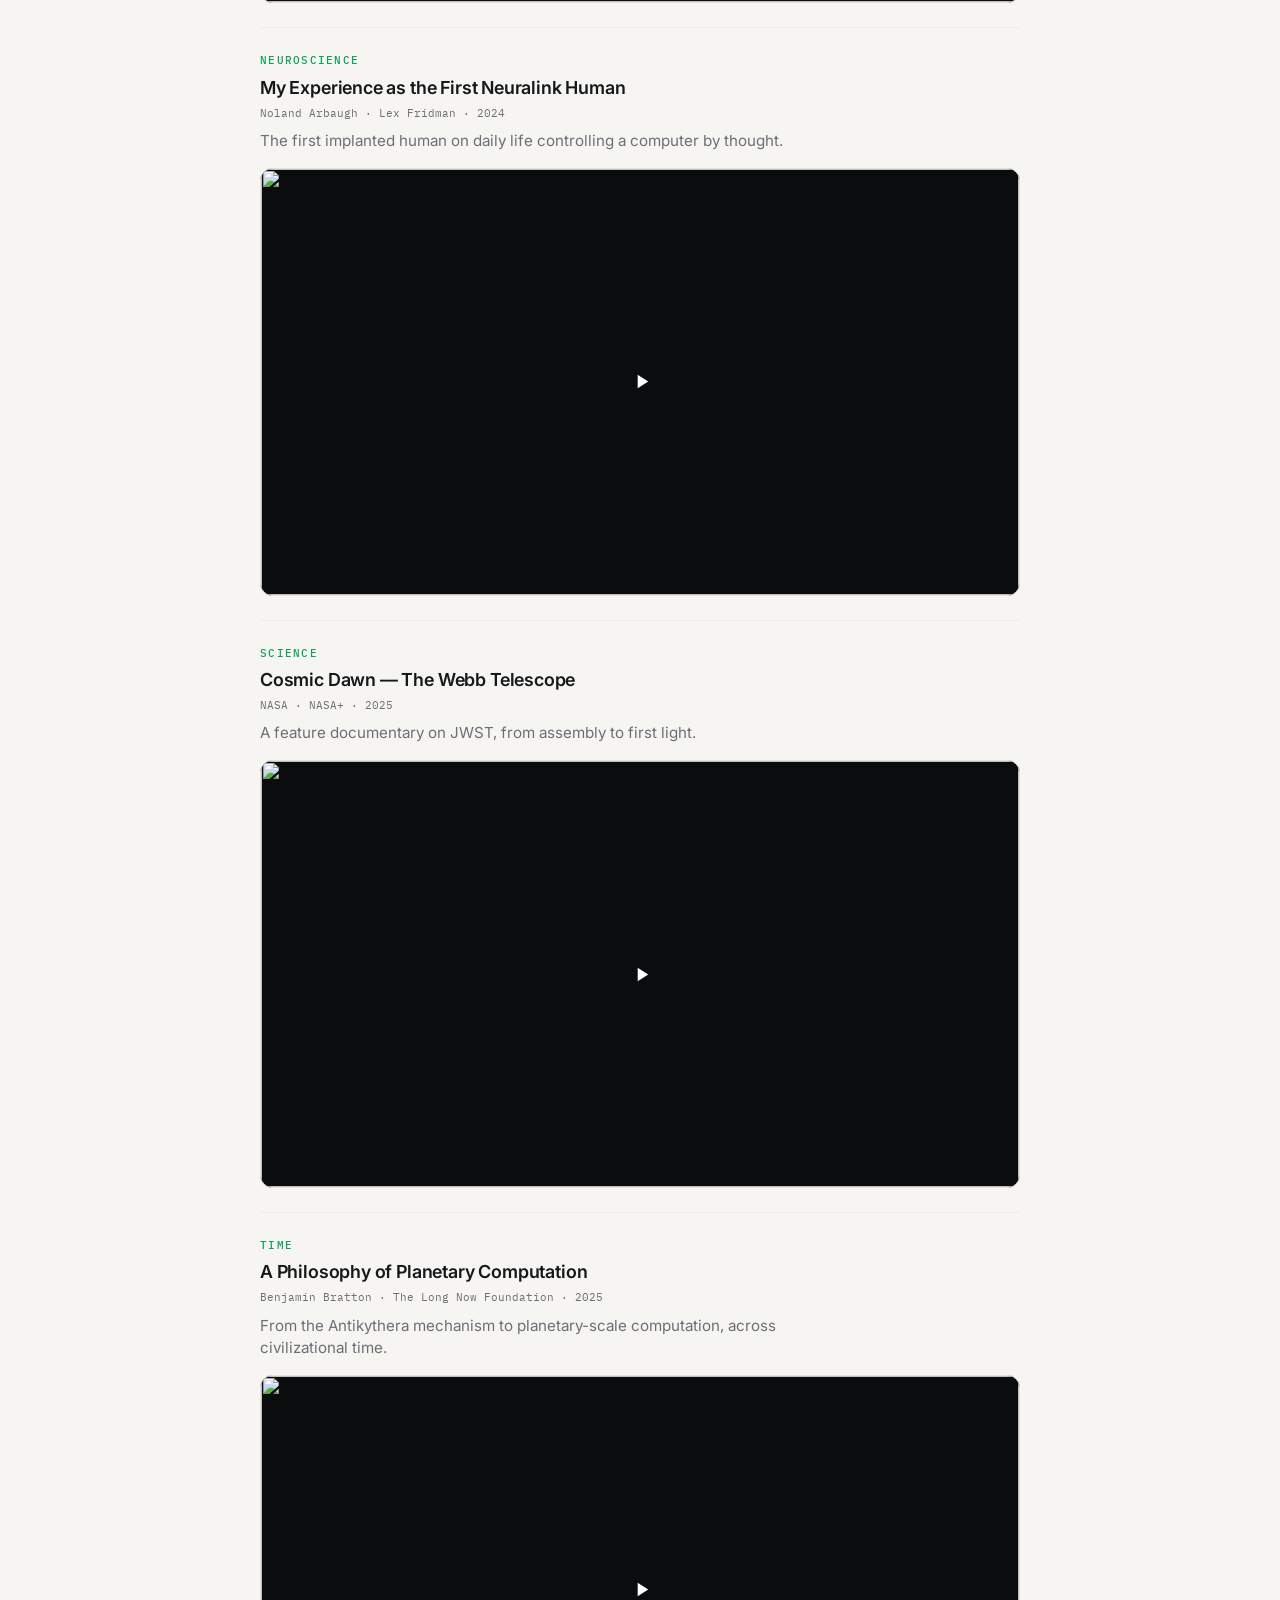
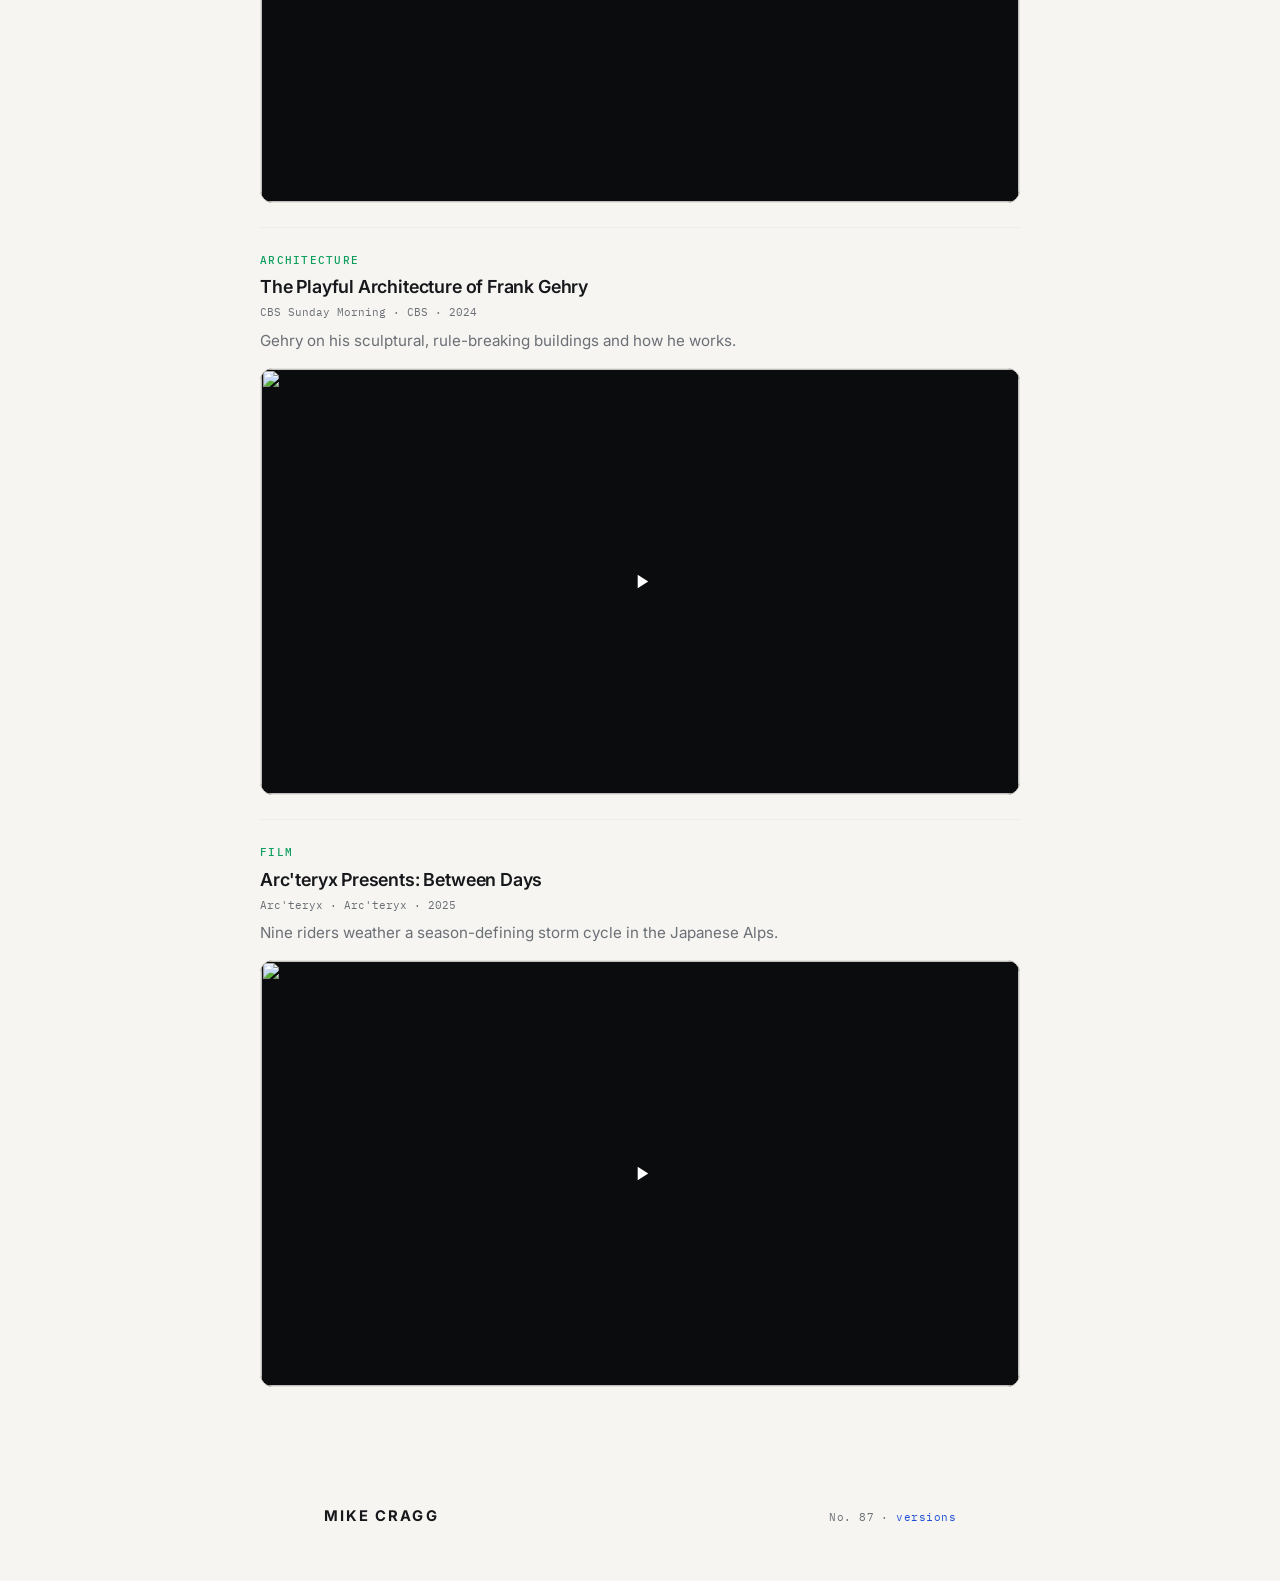
==== commit 63e0295a: "Add inline media cards for Sport / Listen / Watch Sport, Listen, and Watch now render from a unified" ====
--- a/index.html
+++ b/index.html
@@ -62,16 +62,22 @@
     .item .go{grid-row:1;justify-self:start;align-self:baseline;margin-bottom:.55rem;order:-1}
   }
 
-  /* playlist row with peek */
-  .mixrow .tracks{grid-column:1/-1;margin-top:.9rem;columns:2;column-gap:2rem;list-style:none}
-  .mixrow .tracks li{font-size:.86rem;color:var(--muted);padding:.18rem 0;break-inside:avoid}
-  .mixrow .tracks li .n{font-family:var(--mono);font-size:.66rem;color:var(--green);margin-right:.5rem}
-  @media(max-width:560px){.mixrow .tracks{columns:1}}
-
-  /* one inline player */
-  .player{margin-top:1.4rem}
-  .player .pl{font-family:var(--mono);font-size:.66rem;letter-spacing:.14em;text-transform:uppercase;color:var(--green);margin-bottom:.7rem}
-  .player iframe{border-radius:12px;display:block;border:1px solid var(--line)}
+  /* ---------- inline players (media) ---------- */
+  .media{padding:1.5rem 0;border-top:1px solid var(--line2)}
+  .media .tag{display:block;margin-bottom:.4rem}
+  .media h3{font-size:1.12rem;font-weight:600;letter-spacing:-.01em;line-height:1.25}
+  .media .sub{font-family:var(--mono);font-size:.7rem;color:var(--muted);margin-top:.3rem}
+  .media .note{font-size:.95rem;color:var(--muted);margin-top:.45rem;max-width:60ch;line-height:1.5}
+  .media .frame{margin-top:.95rem;border-radius:12px;overflow:hidden;border:1px solid var(--line)}
+  /* youtube — click-to-load facade keeps the page light */
+  .yt{position:relative;aspect-ratio:16/9;cursor:pointer;background:#0B0C0E}
+  .yt img{width:100%;height:100%;object-fit:cover}
+  .yt iframe{width:100%;height:100%;border:0;display:block}
+  .yt .pbtn{position:absolute;inset:0;margin:auto;width:62px;height:62px;border-radius:50%;
+    background:rgba(11,12,14,.62);display:grid;place-items:center;transition:transform .3s var(--ease),background .3s var(--ease)}
+  .yt:hover .pbtn{background:var(--blue);transform:scale(1.07)}
+  .yt .pbtn svg{width:23px;height:23px;fill:#fff;margin-left:3px}
+  .sp iframe{width:100%;display:block;border:0}
 
   footer{padding:3rem 0 calc(env(safe-area-inset-bottom) + 3.2rem)}
   footer .row{display:flex;justify-content:space-between;align-items:baseline;gap:1rem;max-width:760px;margin:0 auto;padding-left:var(--padL);padding-right:var(--padR)}
@@ -120,32 +126,48 @@
       return a;
     }
 
-    // reading
+    var PLAY = '<svg viewBox="0 0 24 24" aria-hidden="true"><path d="M8 5v14l11-7z"/></svg>';
+
+    // Read — article links
     var reads = document.getElementById("reads");
     G.reads.forEach(function(r){
       reads.appendChild(item({tag:r.vein, title:r.title, sub:r.author+" · "+r.source+" · "+r.year, note:r.note, url:r.url}));
     });
 
-    // sport (hockey first) — reads + a podcast, with one hockey episode playing here
-    var sport = document.getElementById("sport");
-    (G.sports||[]).forEach(function(s){
-      sport.appendChild(item({tag:s.vein, title:s.title, sub:s.author+" · "+s.source+" · "+s.year, note:s.note, url:s.url, audio:s.type==="podcast"}));
-    });
+    // Sport / Listen / Watch — inline players from G.media
+    function mediaCard(m){
+      var card = document.createElement("div");
+      card.className = "media reveal";
+      var head =
+        '<a href="'+(m.platform==="youtube"?"https://www.youtube.com/watch?v="+m.id:"https://open.spotify.com/"+m.kind+"/"+m.id)+'" target="_blank" rel="noopener">' +
+          '<span class="tag">'+m.vein+'</span>' +
+          '<h3>'+m.title+'</h3>' +
+        '</a>' +
+        '<div class="sub">'+m.who+' · '+m.source+' · '+m.year+'</div>' +
+        (m.note ? '<div class="note">'+m.note+'</div>' : '');
+      if (m.platform === "youtube"){
+        card.innerHTML = head +
+          '<div class="frame yt">' +
+            '<img loading="lazy" src="https://i.ytimg.com/vi/'+m.id+'/hqdefault.jpg" alt="" />' +
+            '<div class="pbtn">'+PLAY+'</div>' +
+          '</div>';
+        var yt = card.querySelector(".yt");
+        yt.addEventListener("click", function(){
+          yt.innerHTML = '<iframe src="https://www.youtube.com/embed/'+m.id+'?autoplay=1&rel=0" title="'+m.title+'" allow="accelerometer; autoplay; clipboard-write; encrypted-media; gyroscope; picture-in-picture; web-share" allowfullscreen></iframe>';
+        });
+      } else {
+        var h = (m.kind === "playlist") ? 352 : 152;
+        card.innerHTML = head +
+          '<div class="frame sp"><iframe loading="lazy" src="https://open.spotify.com/embed/'+m.kind+'/'+m.id+'?utm_source=generator" width="100%" height="'+h+'" frameborder="0" allow="autoplay; clipboard-write; encrypted-media; fullscreen; picture-in-picture"></iframe></div>';
+      }
+      return card;
+    }
 
-    // listening: podcasts + playlists
-    var listen = document.getElementById("listen");
-    G.listening.podcasts.forEach(function(p){
-      listen.appendChild(item({tag:"Podcast", title:p.title, sub:p.show+" · "+p.who, note:p.note, url:p.url, audio:true}));
-    });
-    var w = G.listening.workout;
-    listen.appendChild(item({tag:"Playlist", title:w.title, sub:w.tracks.length+" tracks · "+w.subtitle, url:w.url, audio:true}));
-    var wd = G.listening.windDown;
-    listen.appendChild(item({tag:"Playlist", title:wd.title, sub:wd.tracks.length+" tracks · "+wd.subtitle, url:"https://open.spotify.com/search/"+encodeURIComponent(wd.tracks[0][1]), audio:true}));
-
-    // watching
-    var watch = document.getElementById("watch");
-    (G.watch||[]).forEach(function(f){
-      watch.appendChild(item({tag:f.vein, title:f.title, sub:f.who+" · "+f.year, note:f.note, url:f.url}));
+    ["sport","listen","watch"].forEach(function(sec){
+      var el = document.getElementById(sec);
+      (G.media||[]).filter(function(m){return m.section===sec;}).forEach(function(m){
+        el.appendChild(mediaCard(m));
+      });
     });
 
     if (window.__initReveals) window.__initReveals();
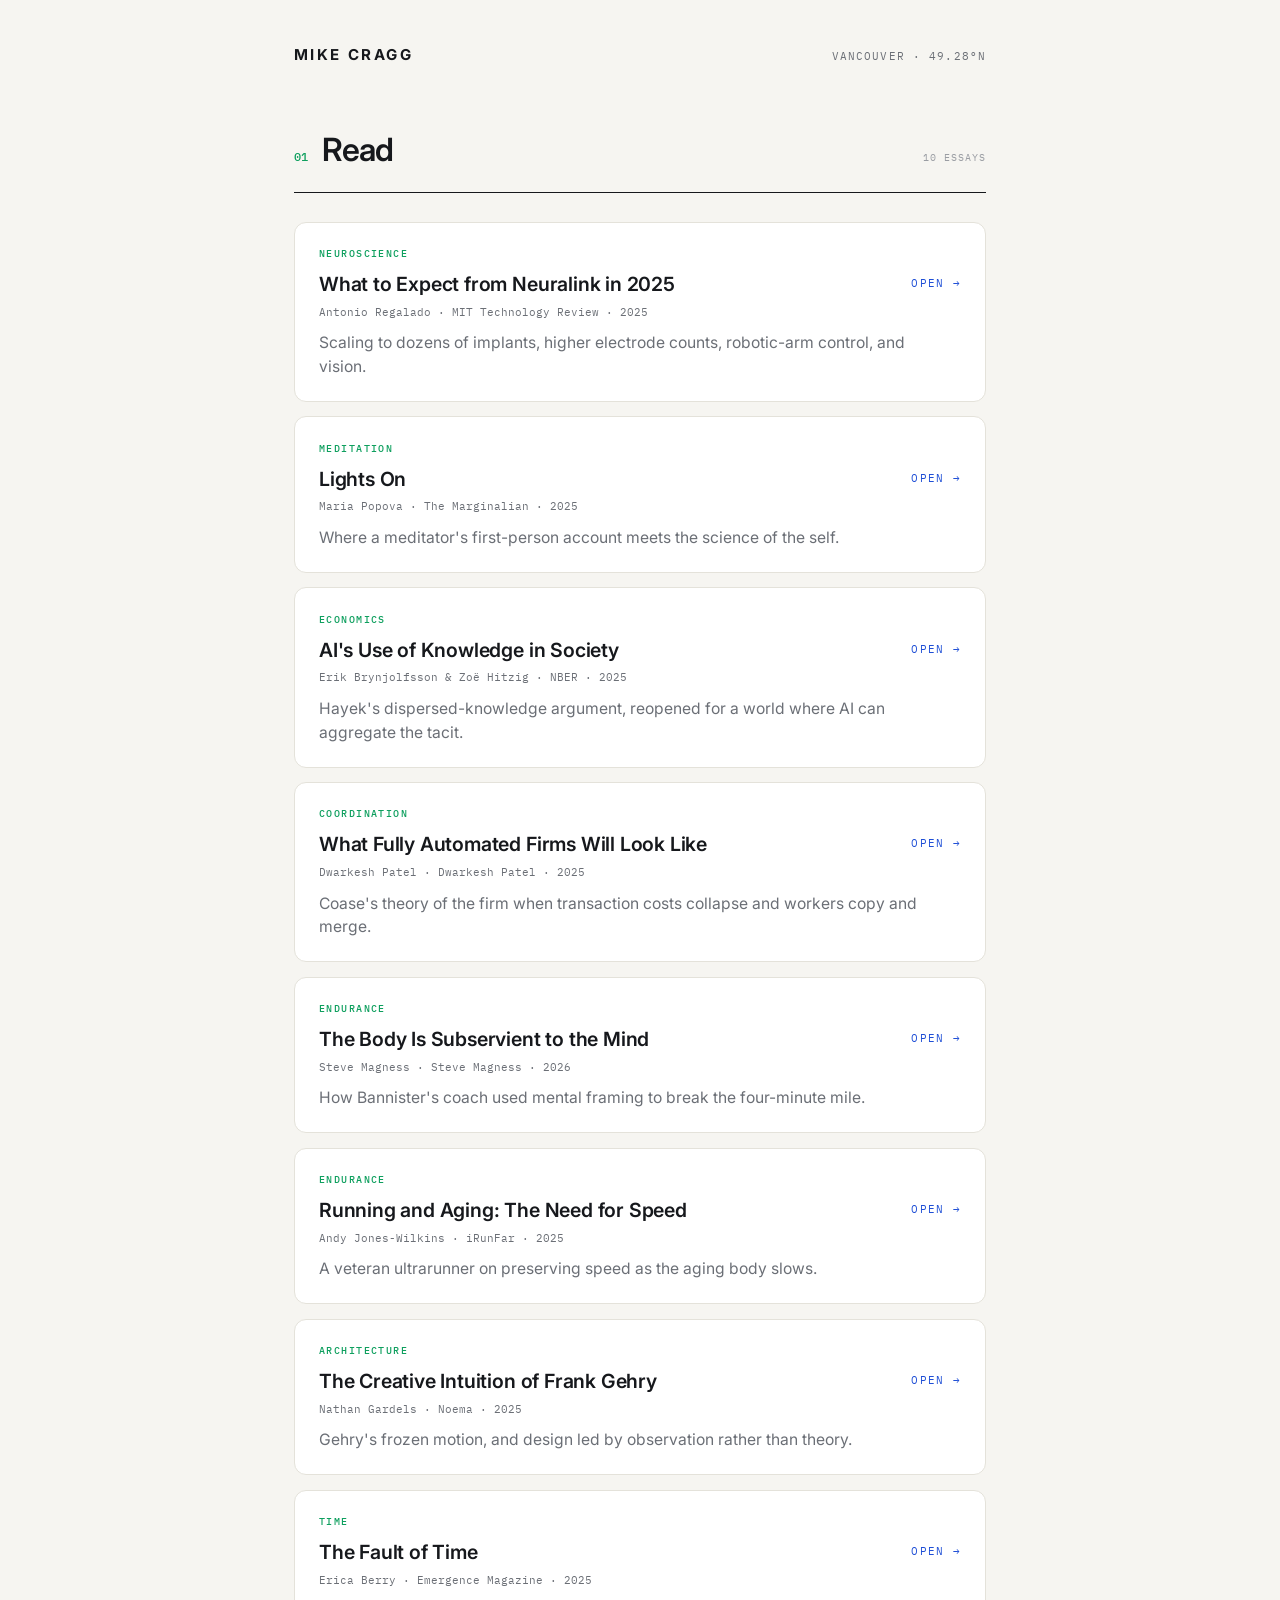
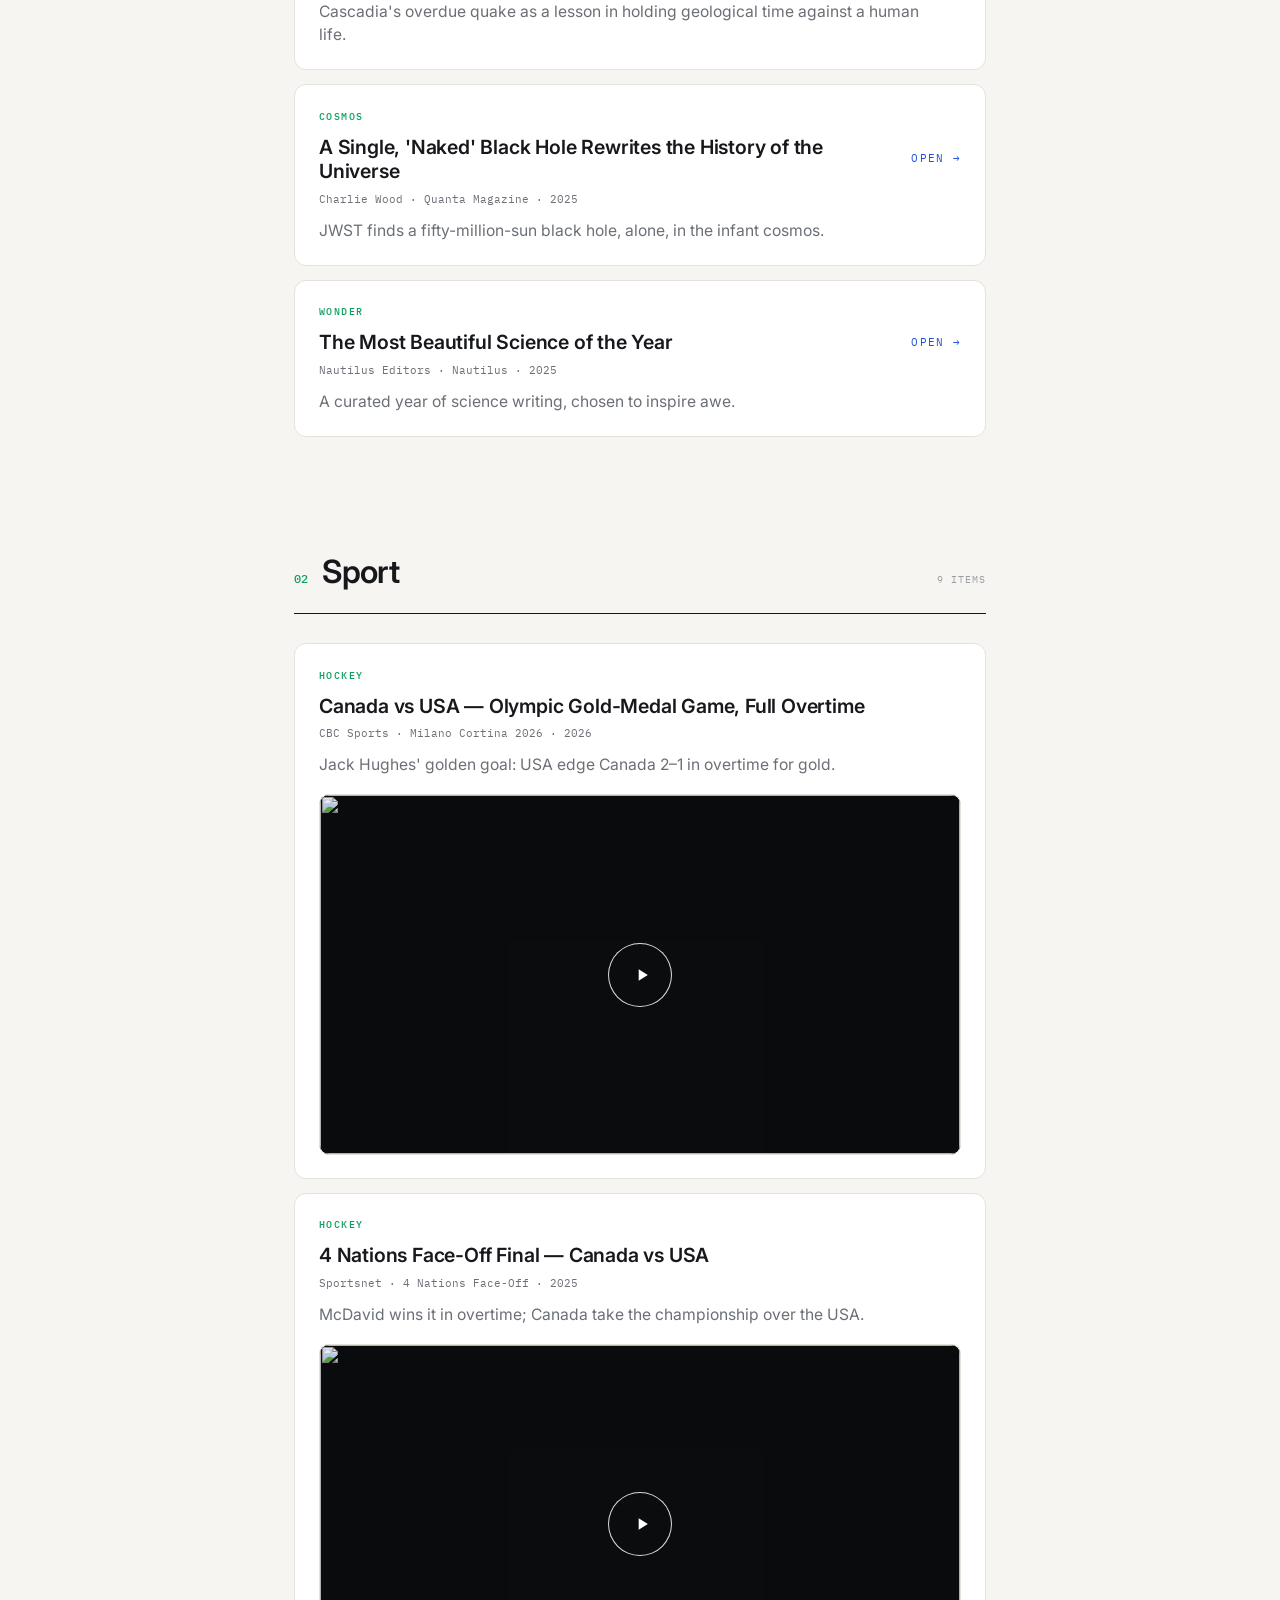
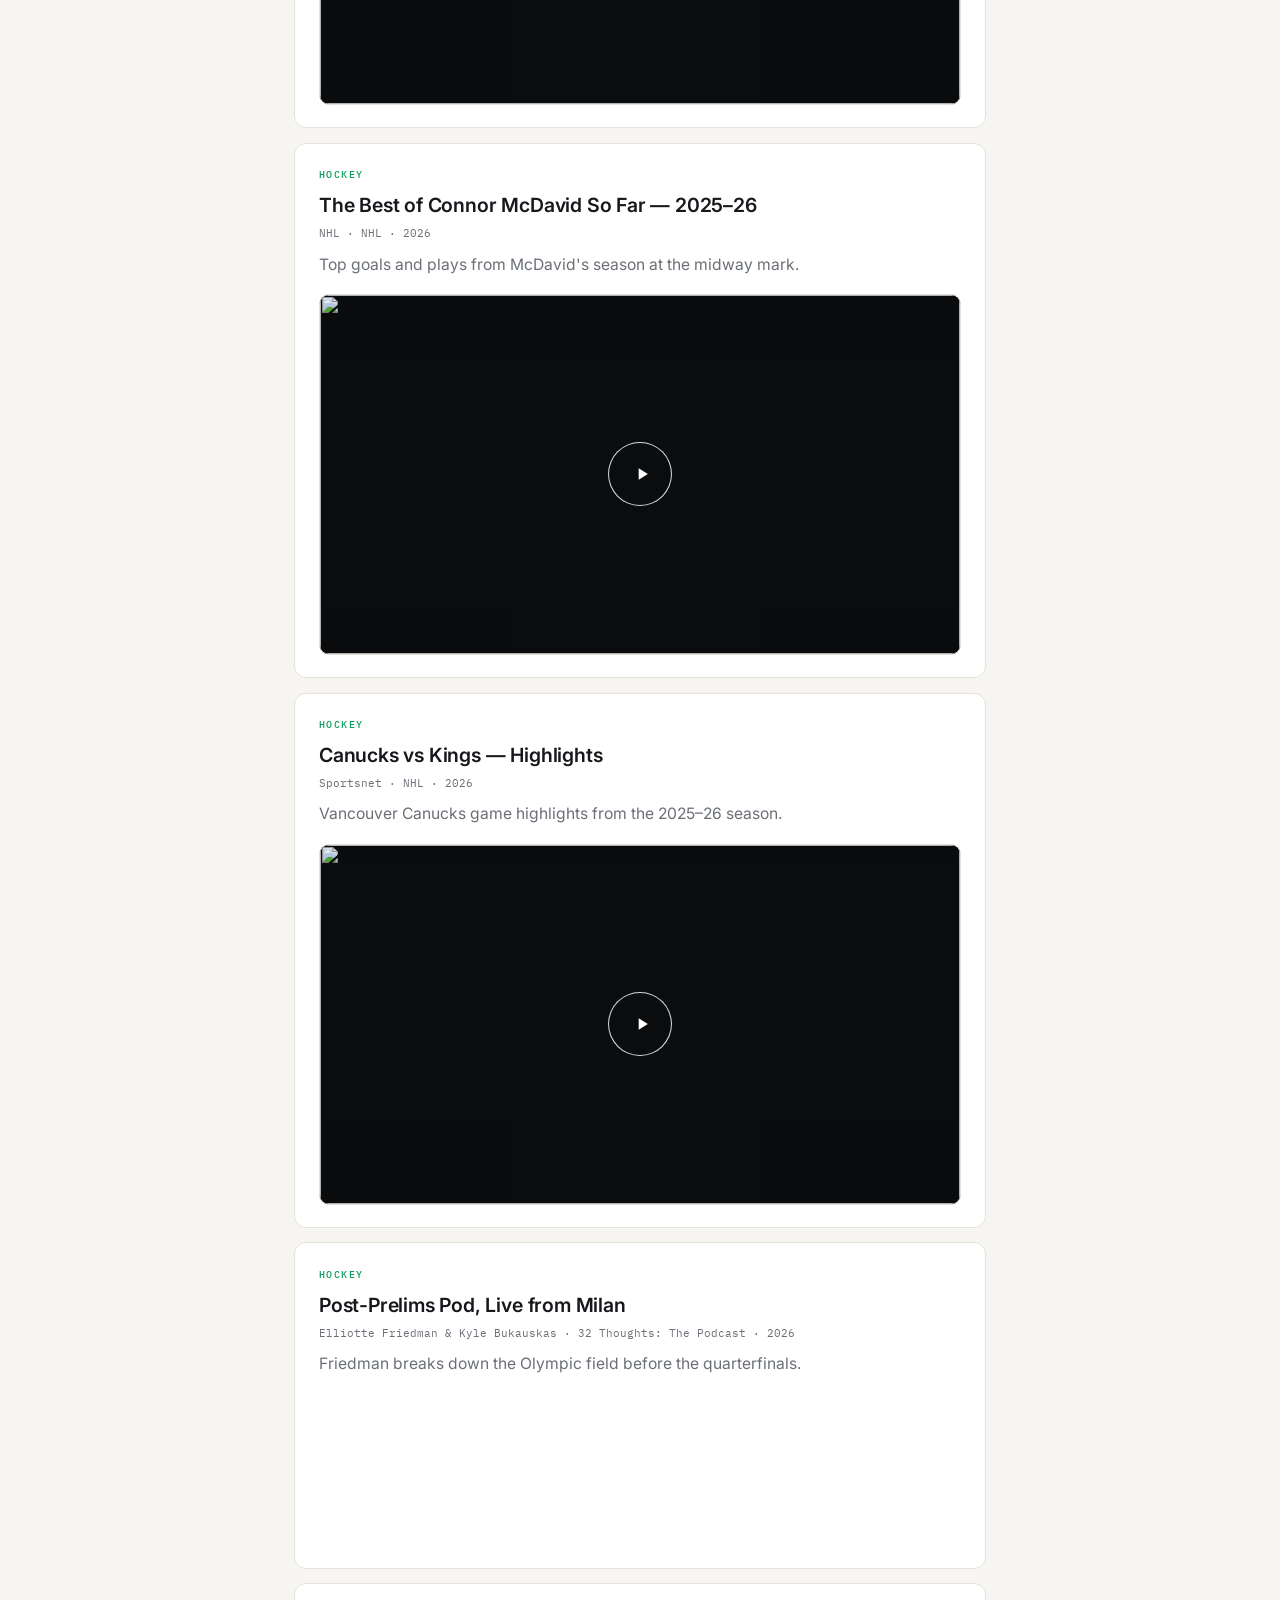
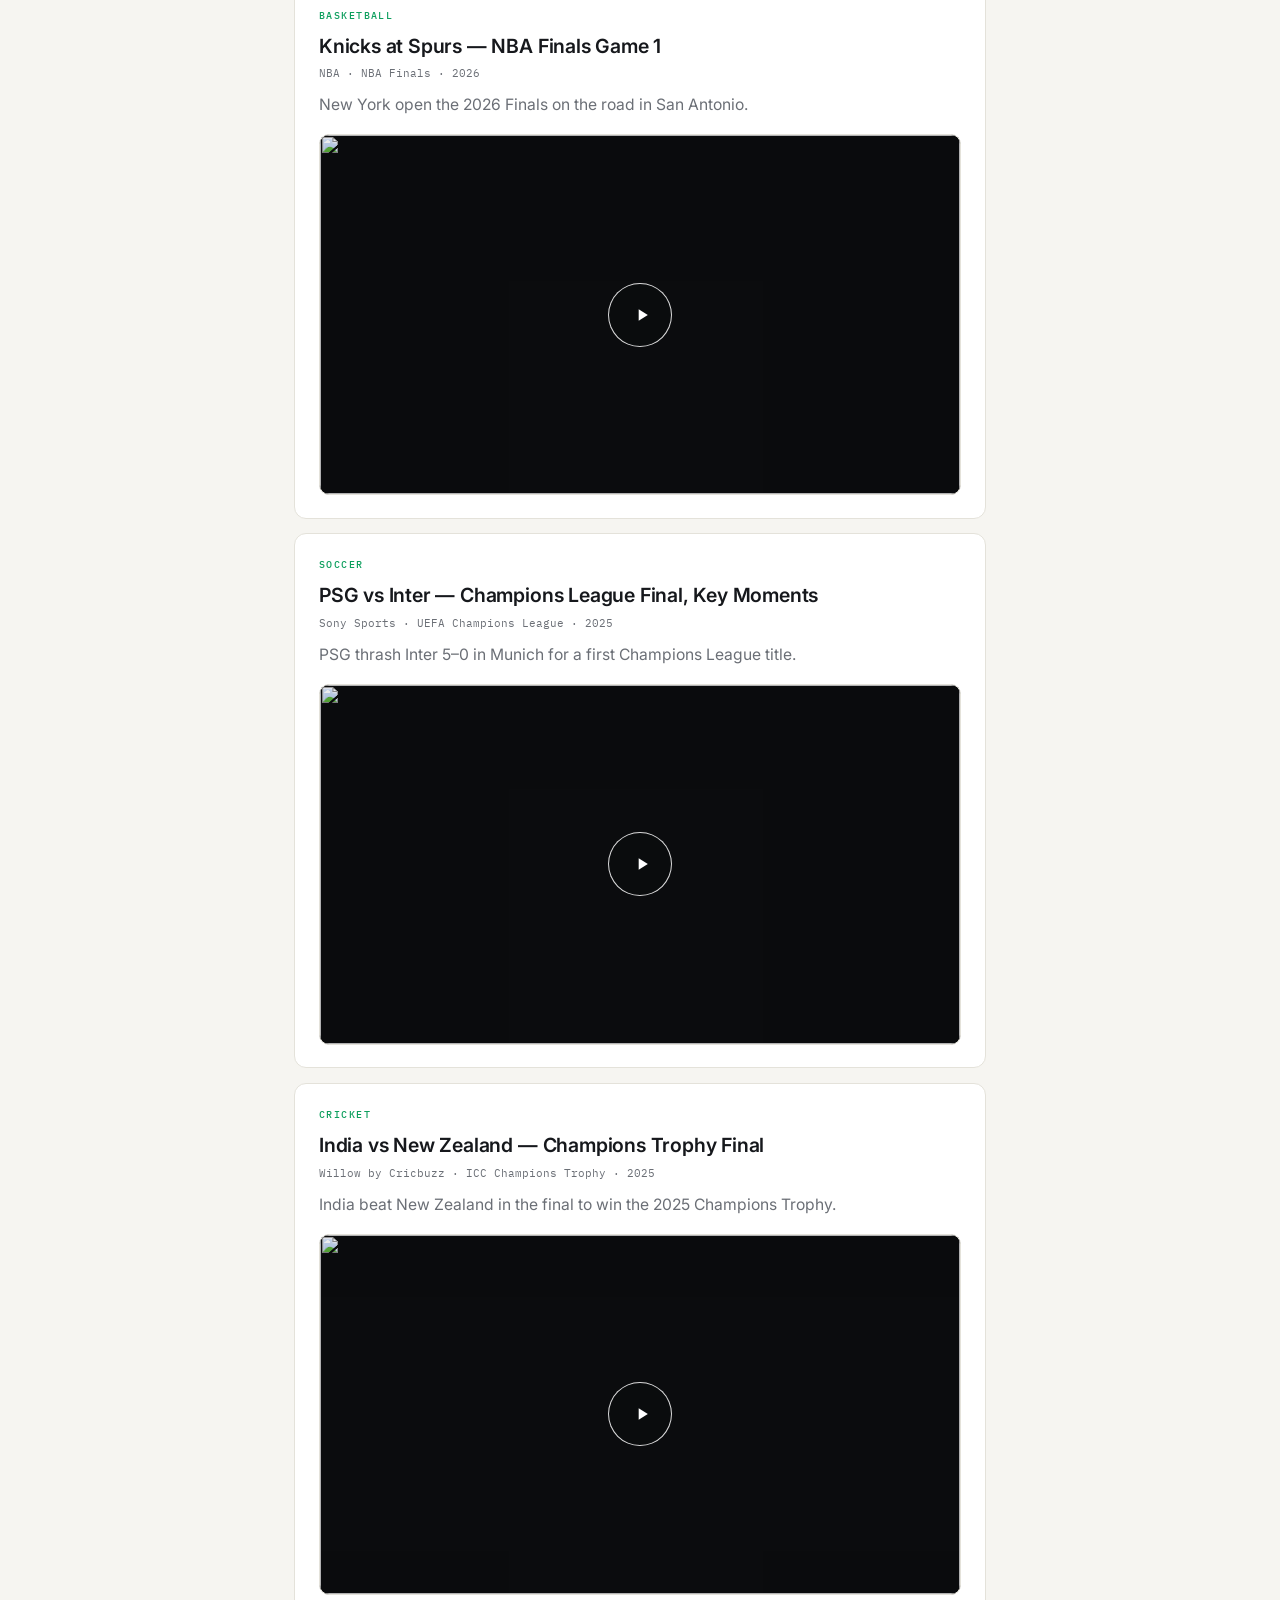
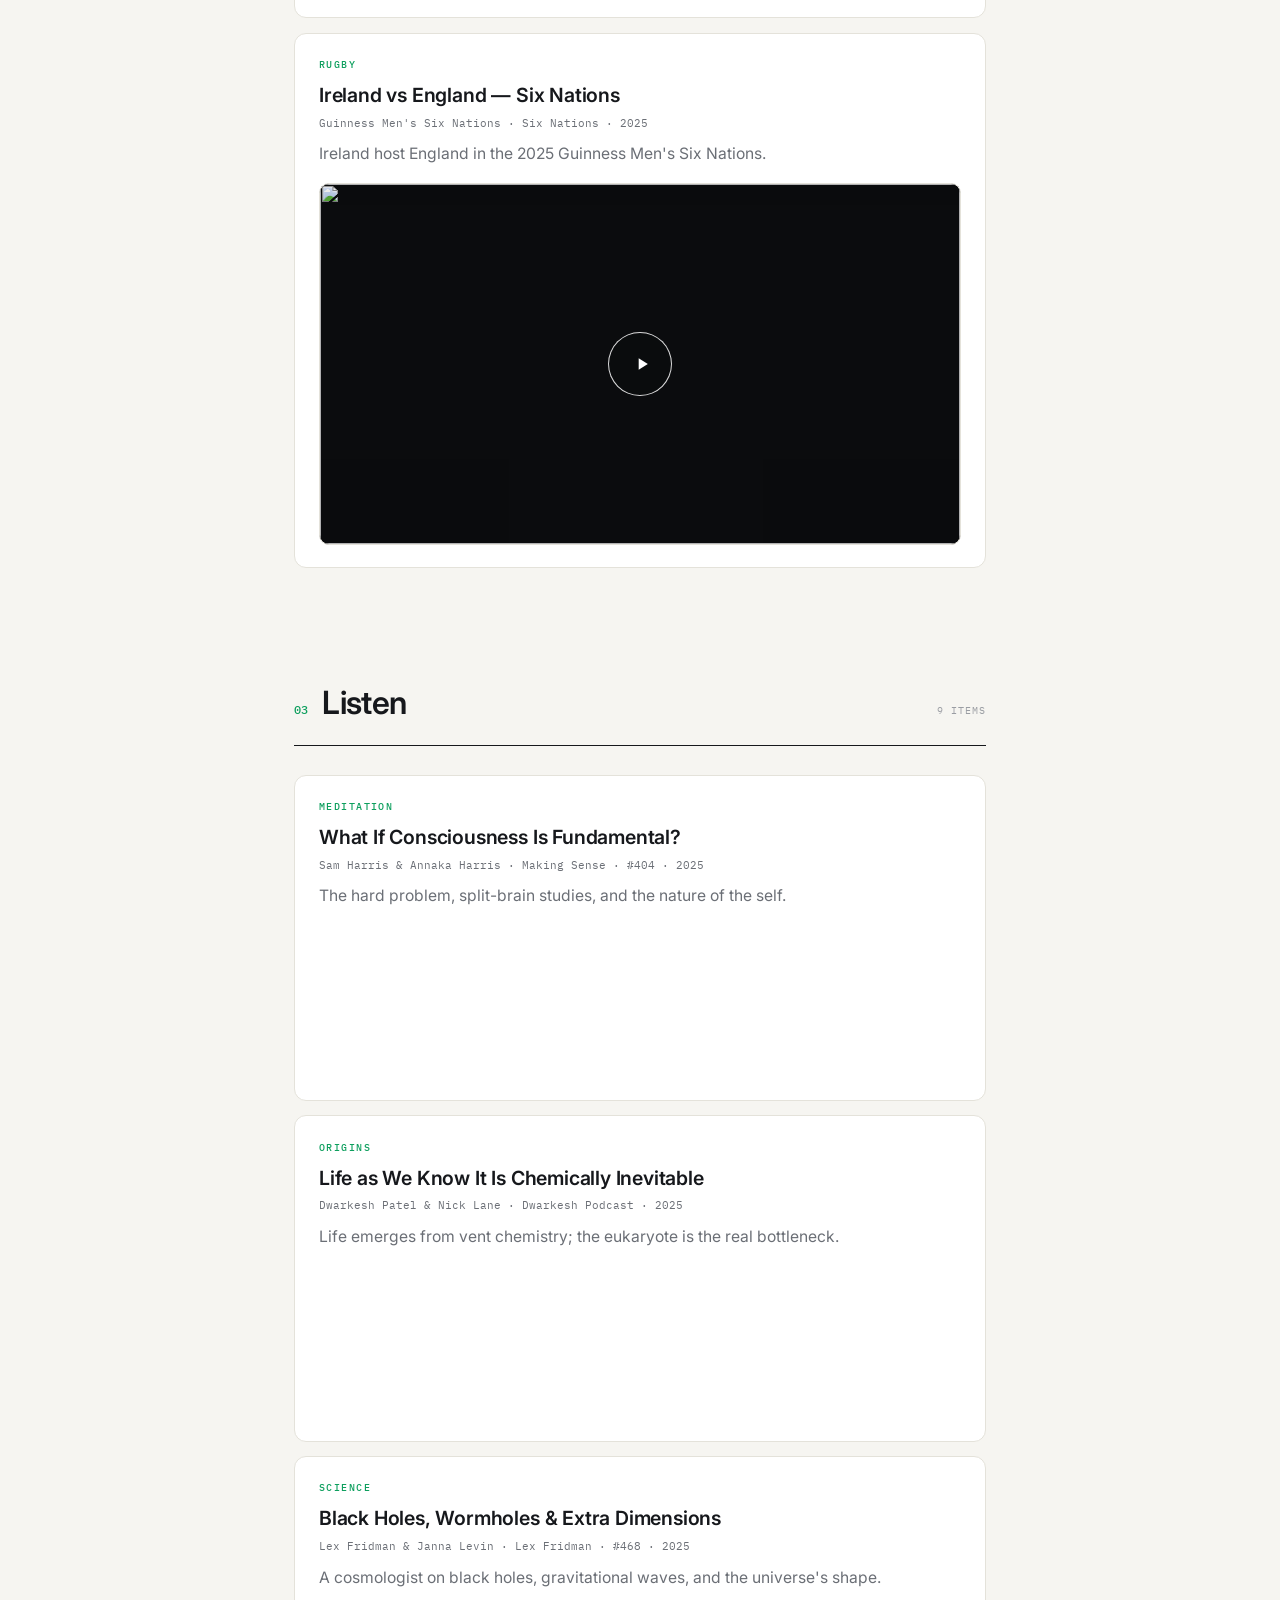
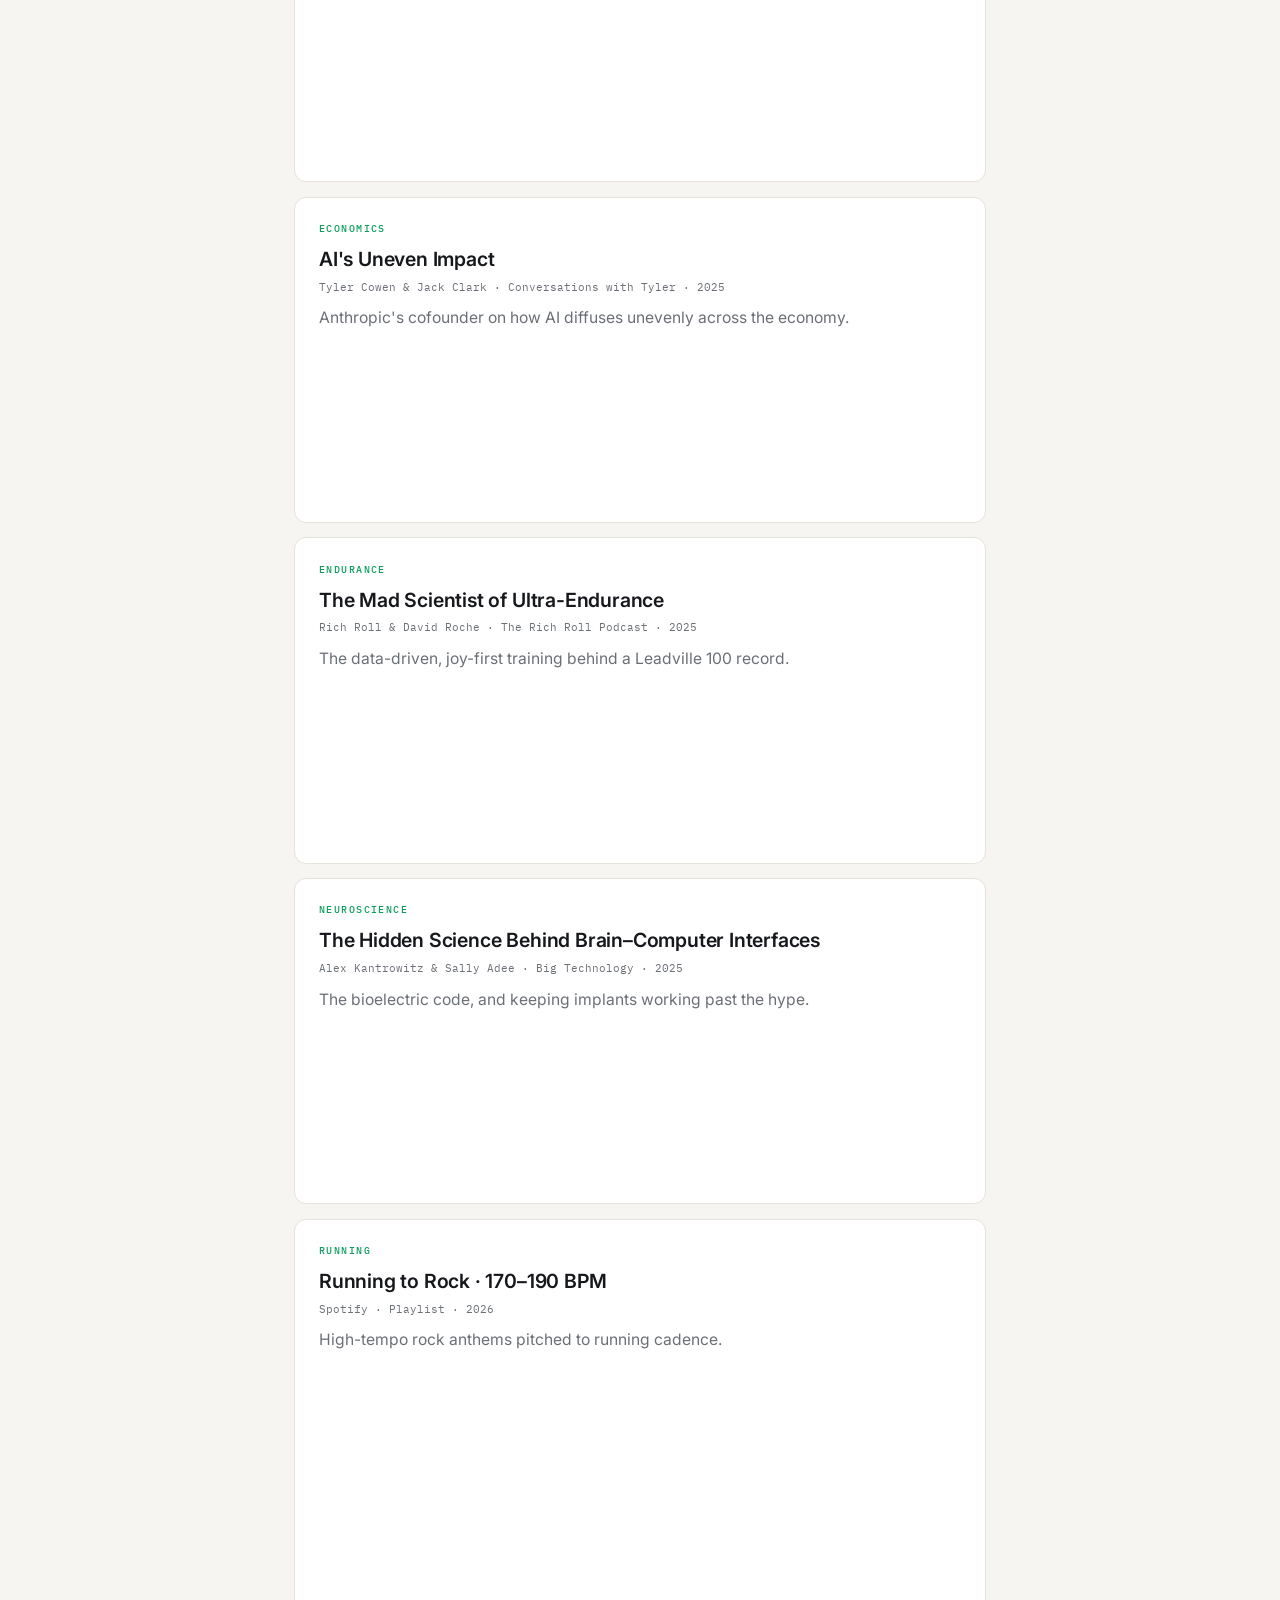
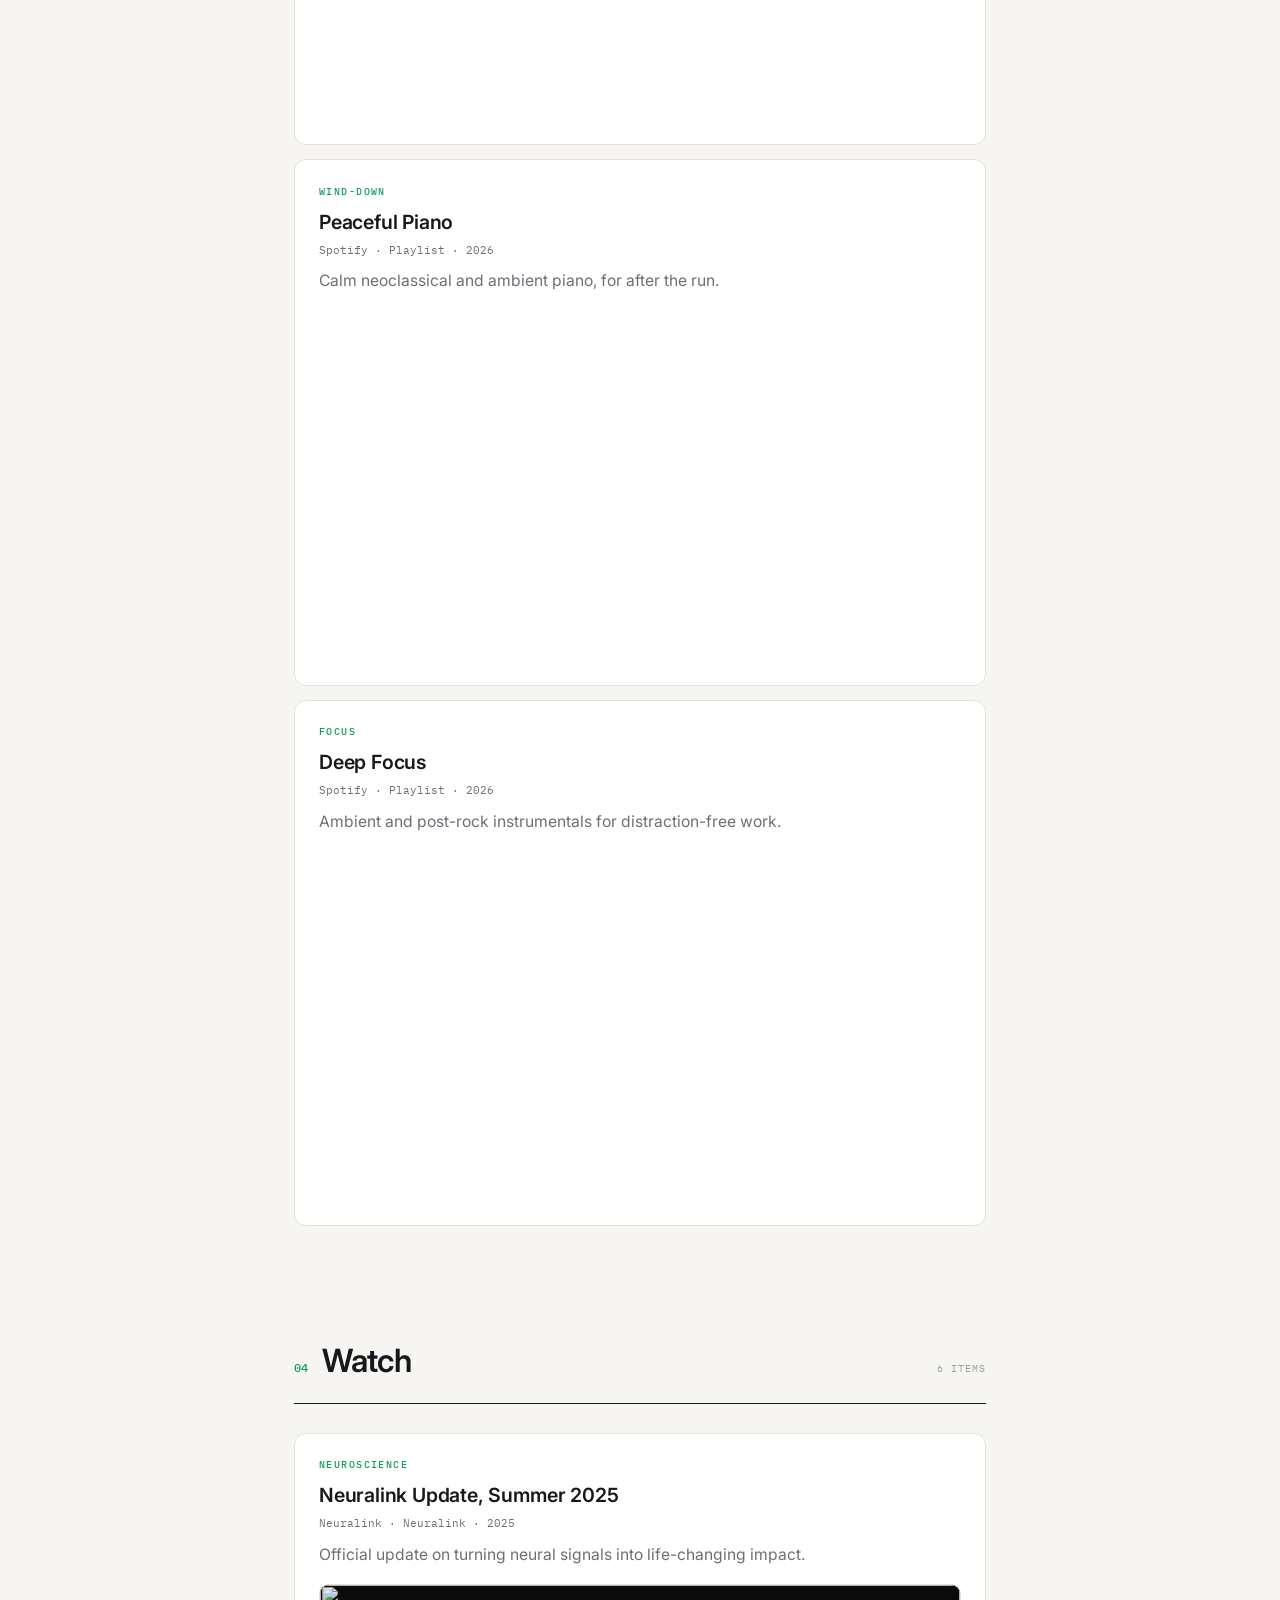
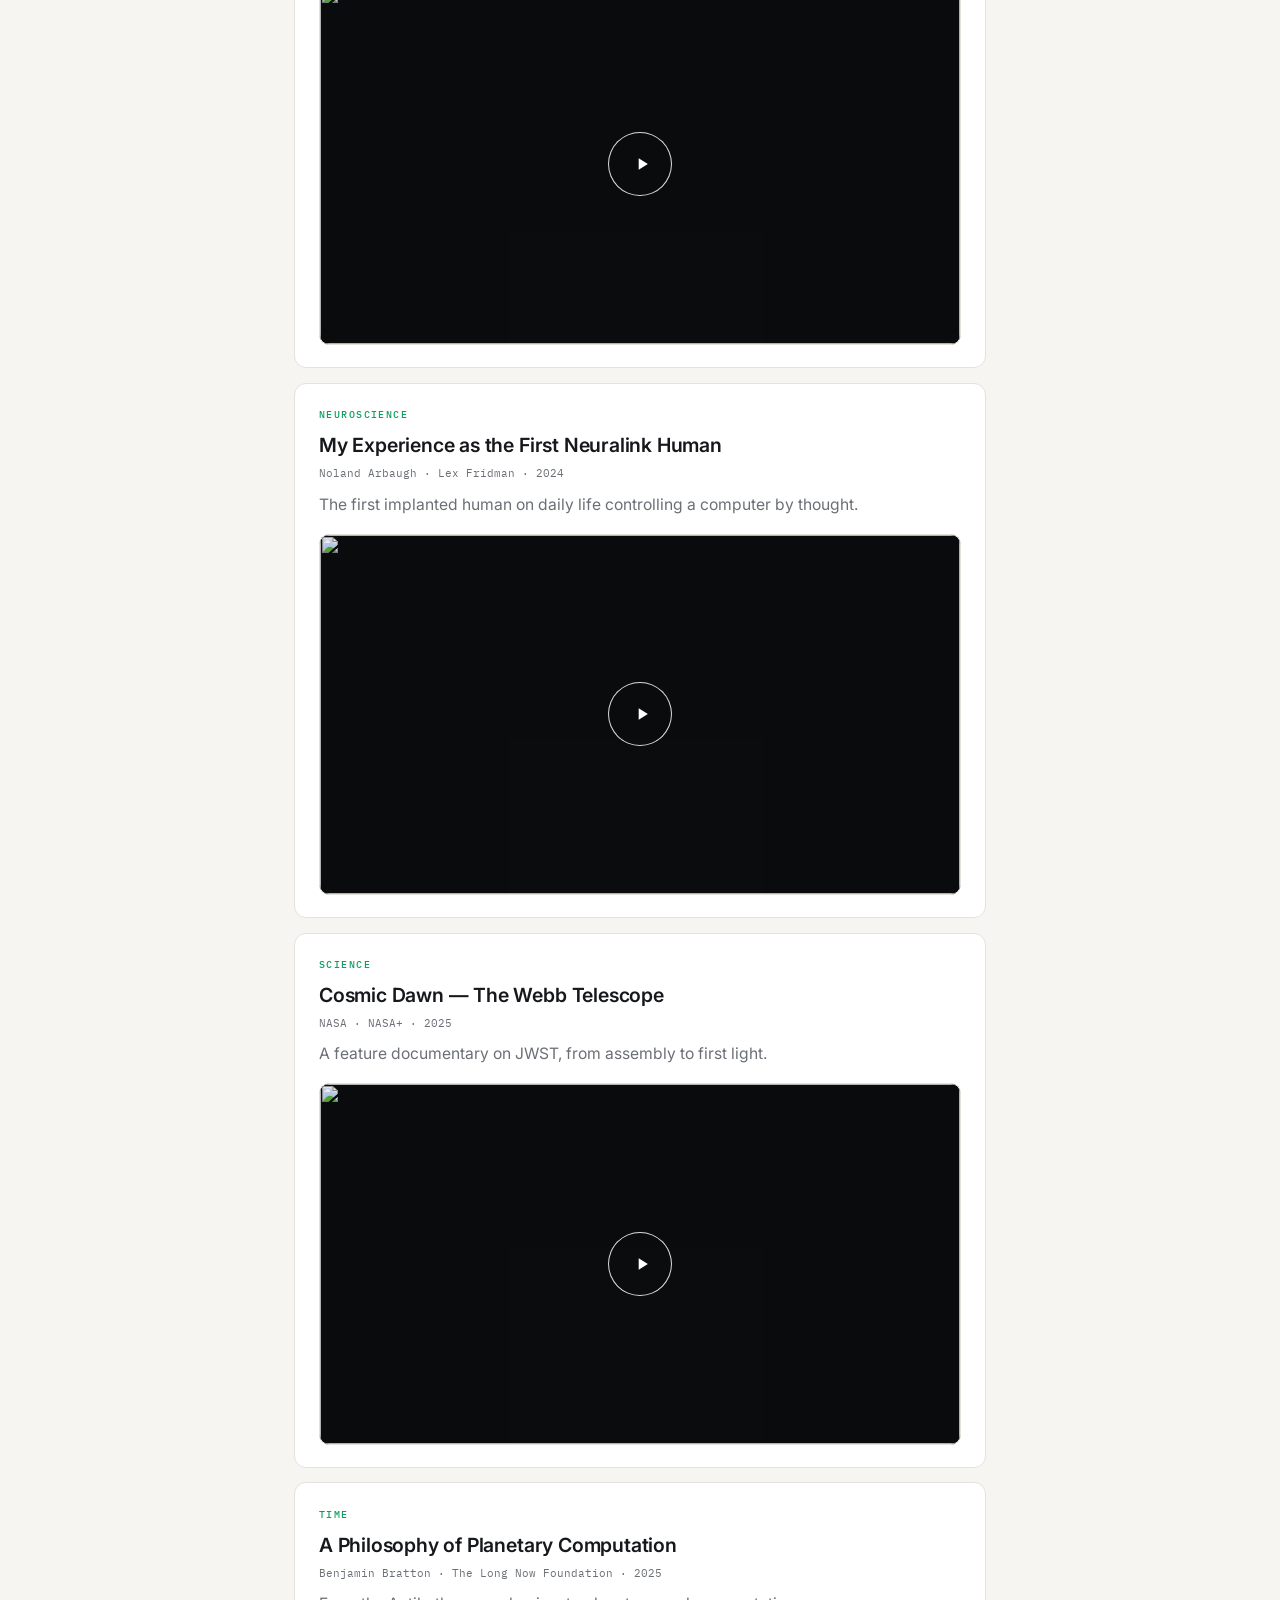
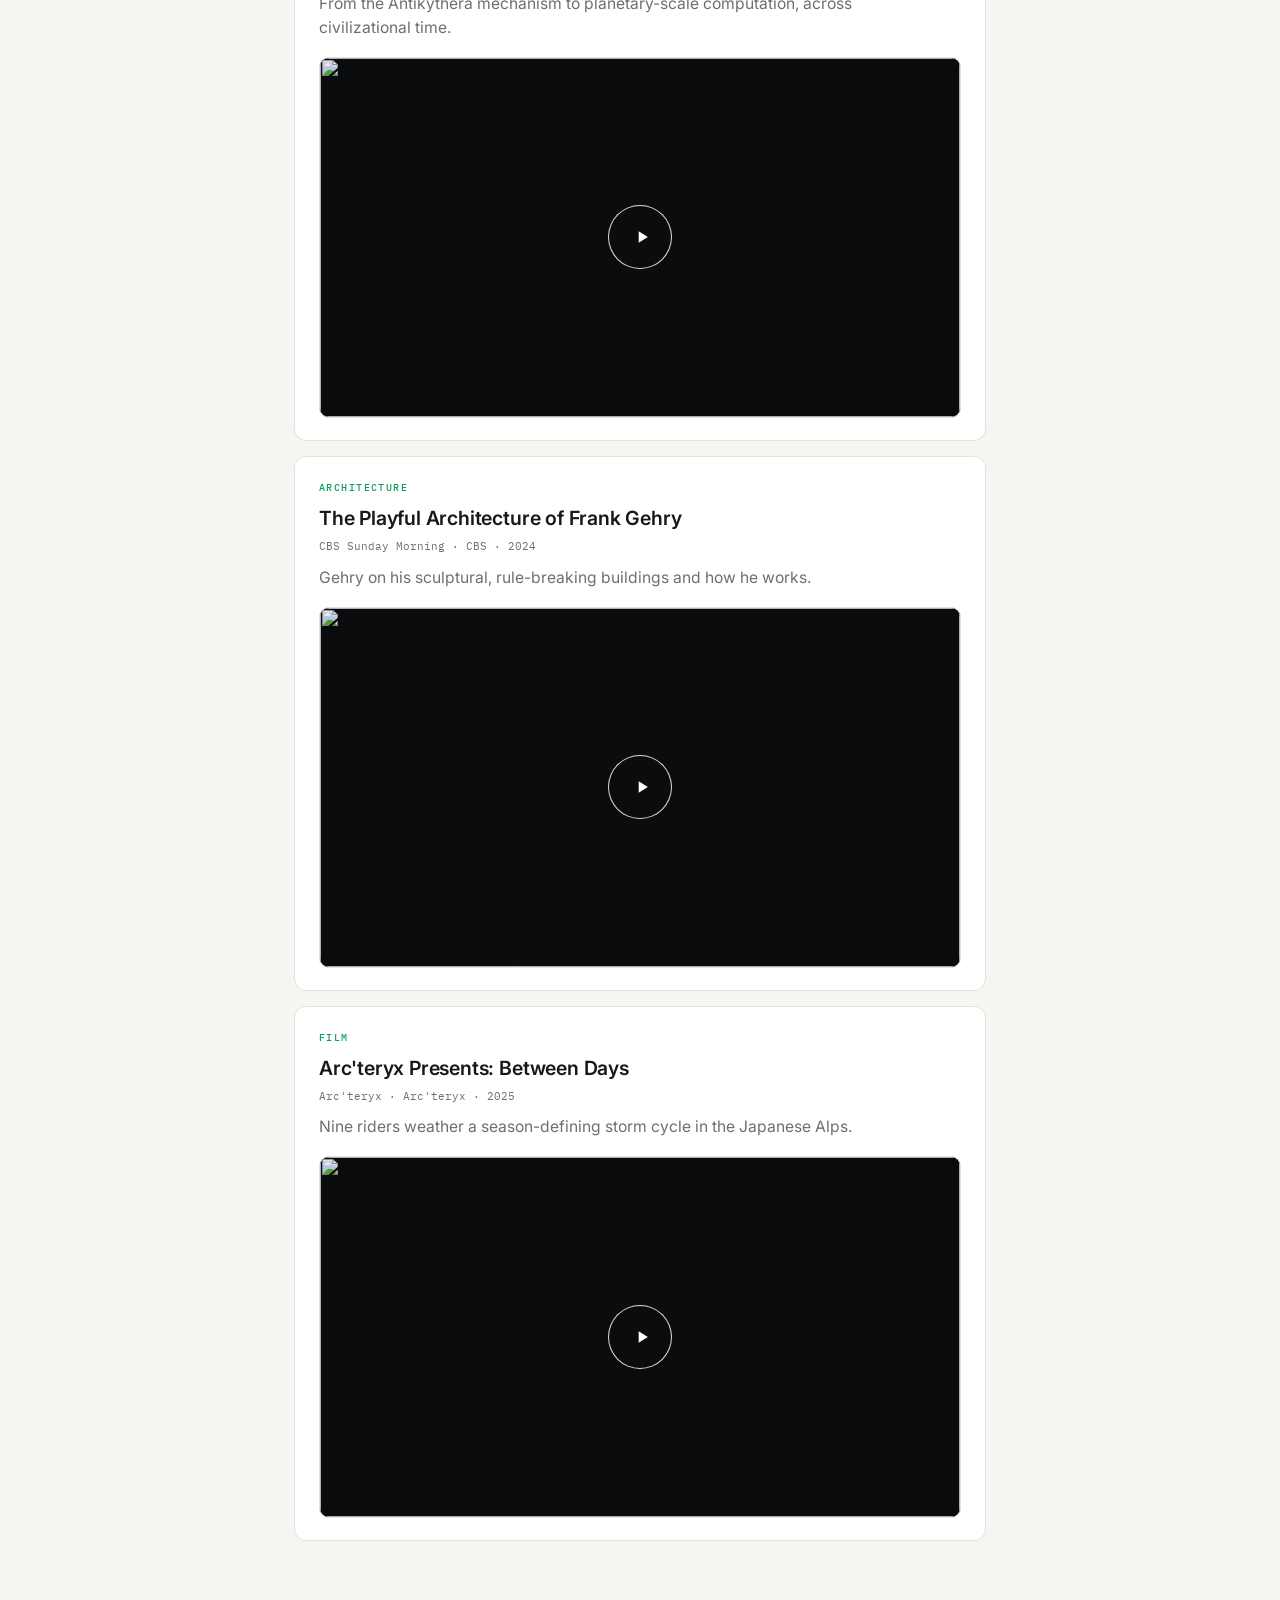
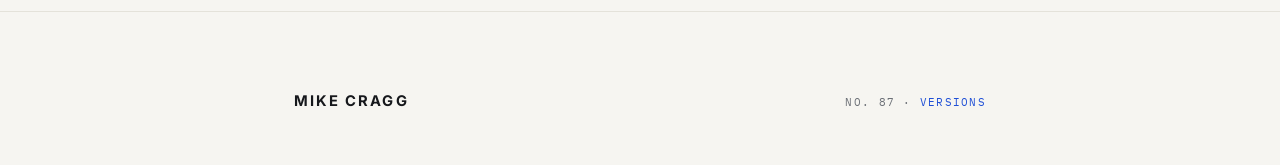
==== commit 4eb22b13: "Card layout + numbered sections; fix mobile gutter bug - Reformat into ascent-style sections: number" ====
--- a/index.html
+++ b/index.html
@@ -16,7 +16,6 @@
     --sans:"Inter",-apple-system,BlinkMacSystemFont,sans-serif; --mono:"IBM Plex Mono",monospace;
     --ease:cubic-bezier(0.16,1,0.3,1);
     --gut:clamp(1.5rem,5vw,4rem);
-    /* gutters that always clear the notch / screen edge */
     --padL:max(var(--gut), env(safe-area-inset-left));
     --padR:max(var(--gut), env(safe-area-inset-right));
   }
@@ -24,64 +23,64 @@
   html{-webkit-font-smoothing:antialiased;scroll-behavior:smooth;-webkit-text-size-adjust:100%;text-size-adjust:100%}
   body{background:var(--bg);color:var(--ink);font-family:var(--sans);font-size:1.05rem;line-height:1.7;text-rendering:optimizeLegibility;overflow-x:hidden}
   a{color:inherit;text-decoration:none;-webkit-tap-highlight-color:transparent}
-  img,svg{display:block;max-width:100%}
-  .wrap{max-width:760px;margin:0 auto;padding-left:var(--padL);padding-right:var(--padR)}
-  .tag{font-family:var(--mono);font-size:.66rem;font-weight:500;letter-spacing:.12em;text-transform:uppercase;color:var(--green)}
-  .meta{font-family:var(--mono);font-size:.7rem;letter-spacing:.04em;color:var(--muted)}
+  img,svg,iframe{display:block;max-width:100%}
+  .wrap{max-width:820px;margin:0 auto;padding-left:var(--padL);padding-right:var(--padR)}
+  .tag{font-family:var(--mono);font-size:.64rem;font-weight:500;letter-spacing:.14em;text-transform:uppercase;color:var(--green)}
   .reveal{opacity:0;transform:translateY(14px);transition:opacity .7s var(--ease),transform .7s var(--ease)}
   .reveal.in{opacity:1;transform:none}
   @media(prefers-reduced-motion:reduce){*{transition-duration:.01ms!important}.reveal{opacity:1;transform:none}}
 
-  /* ---------- top ---------- */
+  /* ---------- masthead ---------- */
   .top{display:flex;justify-content:space-between;align-items:baseline;gap:1rem;
-    padding:calc(env(safe-area-inset-top) + 2.4rem) var(--padR) 0 var(--padL);max-width:760px;margin:0 auto}
-  .group.first{padding-top:clamp(1.8rem,5vh,2.6rem)}
-  .top .mark{font-family:var(--sans);font-weight:700;font-size:.92rem;letter-spacing:.14em;text-transform:uppercase}
+    padding:calc(env(safe-area-inset-top) + 2.6rem) var(--padR) 1.8rem var(--padL);max-width:820px;margin:0 auto}
+  .top .mark{font-weight:700;font-size:.94rem;letter-spacing:.16em;text-transform:uppercase}
   .top .where{font-family:var(--mono);font-size:.7rem;letter-spacing:.1em;text-transform:uppercase;color:var(--muted)}
 
-  .hr{height:1px;background:var(--line);max-width:760px;margin:0 auto}
+  /* ---------- section ---------- */
+  .group{padding-top:clamp(2.6rem,6vh,4rem);padding-bottom:clamp(2.6rem,6vh,4rem)}
+  .group.first{padding-top:clamp(1.4rem,3vh,2rem)}
+  .sechead{display:grid;grid-template-columns:auto 1fr auto;align-items:baseline;gap:.9rem;
+    border-bottom:1px solid var(--ink);padding-bottom:.9rem;margin-bottom:1.8rem}
+  .sechead .n{font-family:var(--mono);font-size:.72rem;font-weight:500;color:var(--green)}
+  .sechead h2{font-size:clamp(1.5rem,4vw,2rem);font-weight:600;letter-spacing:-.02em}
+  .sechead .meta{font-family:var(--mono);font-size:.64rem;letter-spacing:.1em;text-transform:uppercase;color:var(--faint);text-align:right}
+  @media(max-width:520px){.sechead .meta{display:none}}
 
-  /* ---------- index of items ---------- */
-  .group{padding:clamp(2rem,5vh,3rem) 0}
-  .group .lbl{font-family:var(--mono);font-size:.7rem;letter-spacing:.16em;text-transform:uppercase;color:var(--faint);margin-bottom:1.4rem}
-  .item{display:grid;grid-template-columns:1fr auto;gap:1rem 1.2rem;align-items:baseline;
-    padding:1.25rem 0;border-top:1px solid var(--line2);transition:padding-left .4s var(--ease)}
-  .item:hover{padding-left:.5rem}
-  .item .l{min-width:0}
-  .item .tag{margin-bottom:.45rem;display:block}
-  .item h3{font-size:1.22rem;font-weight:600;letter-spacing:-.01em;line-height:1.25;transition:color .3s var(--ease)}
-  .item:hover h3{color:var(--blue)}
-  .item .sub{font-family:var(--mono);font-size:.72rem;color:var(--muted);margin-top:.35rem}
-  .item .note{font-size:.98rem;color:var(--muted);margin-top:.5rem;max-width:60ch;line-height:1.5}
-  .item .go{align-self:center;font-family:var(--mono);font-size:.7rem;letter-spacing:.1em;text-transform:uppercase;color:var(--blue);white-space:nowrap}
-  .item .go .ar{display:inline-block;transition:transform .4s var(--ease)}
-  .item:hover .go .ar{transform:translateX(4px)}
-  .item.audio .go::before{content:"▶  ";color:var(--green)}
-  @media(max-width:520px){
-    .item{grid-template-columns:1fr;gap:0}
-    .item .go{grid-row:1;justify-self:start;align-self:baseline;margin-bottom:.55rem;order:-1}
-  }
+  /* ---------- cards ---------- */
+  .cards{display:grid;gap:.9rem}
+  .card{display:block;background:var(--paper);border:1px solid var(--line);border-radius:12px;
+    padding:1.4rem 1.5rem;transition:transform .45s var(--ease),box-shadow .45s var(--ease),border-color .45s var(--ease)}
+  a.card:hover{transform:translateY(-3px);box-shadow:0 22px 44px -30px rgba(20,24,30,.4);border-color:#D8D5CB}
+  .card .tag{display:block;margin-bottom:.6rem}
+  .card h3{font-size:1.22rem;font-weight:600;letter-spacing:-.01em;line-height:1.25}
+  a.card:hover h3{color:var(--blue)}
+  .card .sub{font-family:var(--mono);font-size:.7rem;color:var(--muted);margin-top:.4rem}
+  .card .note{font-size:.98rem;color:var(--muted);margin-top:.6rem;line-height:1.5;max-width:62ch}
 
-  /* ---------- inline players (media) ---------- */
-  .media{padding:1.5rem 0;border-top:1px solid var(--line2)}
-  .media .tag{display:block;margin-bottom:.4rem}
-  .media h3{font-size:1.12rem;font-weight:600;letter-spacing:-.01em;line-height:1.25}
-  .media .sub{font-family:var(--mono);font-size:.7rem;color:var(--muted);margin-top:.3rem}
-  .media .note{font-size:.95rem;color:var(--muted);margin-top:.45rem;max-width:60ch;line-height:1.5}
-  .media .frame{margin-top:.95rem;border-radius:12px;overflow:hidden;border:1px solid var(--line)}
-  /* youtube — click-to-load facade keeps the page light */
-  .yt{position:relative;aspect-ratio:16/9;cursor:pointer;background:#0B0C0E}
-  .yt img{width:100%;height:100%;object-fit:cover}
-  .yt iframe{width:100%;height:100%;border:0;display:block}
-  .yt .pbtn{position:absolute;inset:0;margin:auto;width:62px;height:62px;border-radius:50%;
-    background:rgba(11,12,14,.62);display:grid;place-items:center;transition:transform .3s var(--ease),background .3s var(--ease)}
-  .yt:hover .pbtn{background:var(--blue);transform:scale(1.07)}
-  .yt .pbtn svg{width:23px;height:23px;fill:#fff;margin-left:3px}
-  .sp iframe{width:100%;display:block;border:0}
+  /* read card: title + action row */
+  a.card .head{display:grid;grid-template-columns:1fr auto;gap:1rem;align-items:baseline}
+  a.card .go{font-family:var(--mono);font-size:.66rem;letter-spacing:.12em;text-transform:uppercase;color:var(--blue);white-space:nowrap;align-self:center}
+  a.card .go .ar{display:inline-block;transition:transform .4s var(--ease)}
+  a.card:hover .go .ar{transform:translateX(4px)}
+  @media(max-width:520px){a.card .head{grid-template-columns:1fr}a.card .go{display:none}}
 
-  footer{padding:3rem 0 calc(env(safe-area-inset-bottom) + 3.2rem)}
-  footer .row{display:flex;justify-content:space-between;align-items:baseline;gap:1rem;max-width:760px;margin:0 auto;padding-left:var(--padL);padding-right:var(--padR)}
+  /* media card: heading + embedded frame */
+  .media .mhead{margin-bottom:1.1rem}
+  .media .mtitle{font-size:1.22rem;font-weight:600;letter-spacing:-.01em;line-height:1.25}
+  .media .mtitle a:hover{color:var(--blue)}
+  .frame{position:relative;border-radius:10px;overflow:hidden;border:1px solid var(--line);background:#0B0C0E}
+  .frame.yt{aspect-ratio:16/9;cursor:pointer}
+  .frame.yt img{width:100%;height:100%;object-fit:cover;opacity:.92}
+  .frame.yt .pbtn{position:absolute;inset:0;margin:auto;width:64px;height:64px;border:1px solid rgba(255,255,255,.85);border-radius:50%;display:grid;place-items:center;background:rgba(11,12,14,.25);transition:.4s var(--ease)}
+  .frame.yt:hover .pbtn{background:rgba(31,79,214,.55);border-color:#fff}
+  .frame.yt .pbtn svg{width:20px;height:20px;fill:#fff;margin-left:3px}
+  .frame.yt iframe{position:absolute;inset:0;width:100%;height:100%}
+  .frame.sp{border:0;background:transparent}
+
+  footer{padding:3rem 0 calc(env(safe-area-inset-bottom) + 3.2rem);margin-top:1rem;border-top:1px solid var(--line)}
+  footer .row{display:flex;justify-content:space-between;align-items:baseline;gap:1rem;max-width:820px;margin:0 auto;padding:1.8rem var(--padR) 0 var(--padL)}
   footer .mark{font-weight:700;font-size:.92rem;letter-spacing:.14em;text-transform:uppercase}
+  footer .meta{font-family:var(--mono);font-size:.66rem;letter-spacing:.12em;text-transform:uppercase;color:var(--muted)}
   footer .meta a{color:var(--blue)}
 </style>
 </head>
@@ -92,13 +91,22 @@
   </header>
 
   <main>
-    <section class="group wrap first" id="g-read"><div class="lbl">Read</div><div id="reads"></div></section>
-    <div class="hr"></div>
-    <section class="group wrap" id="g-sport"><div class="lbl">Sport</div><div id="sport"></div></section>
-    <div class="hr"></div>
-    <section class="group wrap" id="g-listen"><div class="lbl">Listen</div><div id="listen"></div></section>
-    <div class="hr"></div>
-    <section class="group wrap" id="g-watch"><div class="lbl">Watch</div><div id="watch"></div></section>
+    <section class="group wrap first">
+      <div class="sechead"><span class="n">01</span><h2>Read</h2><span class="meta" id="m-read"></span></div>
+      <div class="cards" id="reads"></div>
+    </section>
+    <section class="group wrap">
+      <div class="sechead"><span class="n">02</span><h2>Sport</h2><span class="meta" id="m-sport"></span></div>
+      <div class="cards" id="sport"></div>
+    </section>
+    <section class="group wrap">
+      <div class="sechead"><span class="n">03</span><h2>Listen</h2><span class="meta" id="m-listen"></span></div>
+      <div class="cards" id="listen"></div>
+    </section>
+    <section class="group wrap">
+      <div class="sechead"><span class="n">04</span><h2>Watch</h2><span class="meta" id="m-watch"></span></div>
+      <div class="cards" id="watch"></div>
+    </section>
   </main>
 
   <footer>
@@ -109,42 +117,32 @@
   <script src="assets/reveal.js"></script>
   <script>
     var G = window.GIFT;
+    var PLAY = '<svg viewBox="0 0 24 24" aria-hidden="true"><path d="M8 5v14l11-7z"/></svg>';
 
-    function item(opts){
-      // opts: tag, title, sub, note, url, audio
+    function readCard(r){
       var a = document.createElement("a");
-      a.href = opts.url; a.target = "_blank"; a.rel = "noopener";
-      a.className = "item reveal" + (opts.audio ? " audio" : "");
+      a.href = r.url; a.target = "_blank"; a.rel = "noopener"; a.className = "card reveal";
       a.innerHTML =
-        '<div class="l">' +
-          '<span class="tag">'+opts.tag+'</span>' +
-          '<h3>'+opts.title+'</h3>' +
-          (opts.sub ? '<div class="sub">'+opts.sub+'</div>' : '') +
-          (opts.note ? '<div class="note">'+opts.note+'</div>' : '') +
-        '</div>' +
-        '<span class="go">'+(opts.audio?'Play':'Open')+' <span class="ar">→</span></span>';
+        '<span class="tag">'+r.vein+'</span>' +
+        '<div class="head"><h3>'+r.title+'</h3><span class="go">Open <span class="ar">→</span></span></div>' +
+        '<div class="sub">'+r.author+' · '+r.source+' · '+r.year+'</div>' +
+        (r.note ? '<div class="note">'+r.note+'</div>' : '');
       return a;
     }
 
-    var PLAY = '<svg viewBox="0 0 24 24" aria-hidden="true"><path d="M8 5v14l11-7z"/></svg>';
-
-    // Read — article links
-    var reads = document.getElementById("reads");
-    G.reads.forEach(function(r){
-      reads.appendChild(item({tag:r.vein, title:r.title, sub:r.author+" · "+r.source+" · "+r.year, note:r.note, url:r.url}));
-    });
-
-    // Sport / Listen / Watch — inline players from G.media
     function mediaCard(m){
       var card = document.createElement("div");
-      card.className = "media reveal";
+      card.className = "card media reveal";
+      var link = m.platform==="youtube"
+        ? "https://www.youtube.com/watch?v="+m.id
+        : "https://open.spotify.com/"+m.kind+"/"+m.id;
       var head =
-        '<a href="'+(m.platform==="youtube"?"https://www.youtube.com/watch?v="+m.id:"https://open.spotify.com/"+m.kind+"/"+m.id)+'" target="_blank" rel="noopener">' +
+        '<div class="mhead">' +
           '<span class="tag">'+m.vein+'</span>' +
-          '<h3>'+m.title+'</h3>' +
-        '</a>' +
-        '<div class="sub">'+m.who+' · '+m.source+' · '+m.year+'</div>' +
-        (m.note ? '<div class="note">'+m.note+'</div>' : '');
+          '<div class="mtitle"><a href="'+link+'" target="_blank" rel="noopener">'+m.title+'</a></div>' +
+          '<div class="sub">'+m.who+' · '+m.source+' · '+m.year+'</div>' +
+          (m.note ? '<div class="note">'+m.note+'</div>' : '') +
+        '</div>';
       if (m.platform === "youtube"){
         card.innerHTML = head +
           '<div class="frame yt">' +
@@ -163,12 +161,22 @@
       return card;
     }
 
+    // Read
+    var reads = document.getElementById("reads");
+    G.reads.forEach(function(r){ reads.appendChild(readCard(r)); });
+    document.getElementById("m-read").textContent = G.reads.length + " essays";
+
+    // Sport / Listen / Watch from G.media
+    var counts = {sport:0, listen:0, watch:0};
     ["sport","listen","watch"].forEach(function(sec){
       var el = document.getElementById(sec);
       (G.media||[]).filter(function(m){return m.section===sec;}).forEach(function(m){
-        el.appendChild(mediaCard(m));
+        el.appendChild(mediaCard(m)); counts[sec]++;
       });
     });
+    document.getElementById("m-sport").textContent = counts.sport + " items";
+    document.getElementById("m-listen").textContent = counts.listen + " items";
+    document.getElementById("m-watch").textContent = counts.watch + " items";
 
     if (window.__initReveals) window.__initReveals();
   </script>
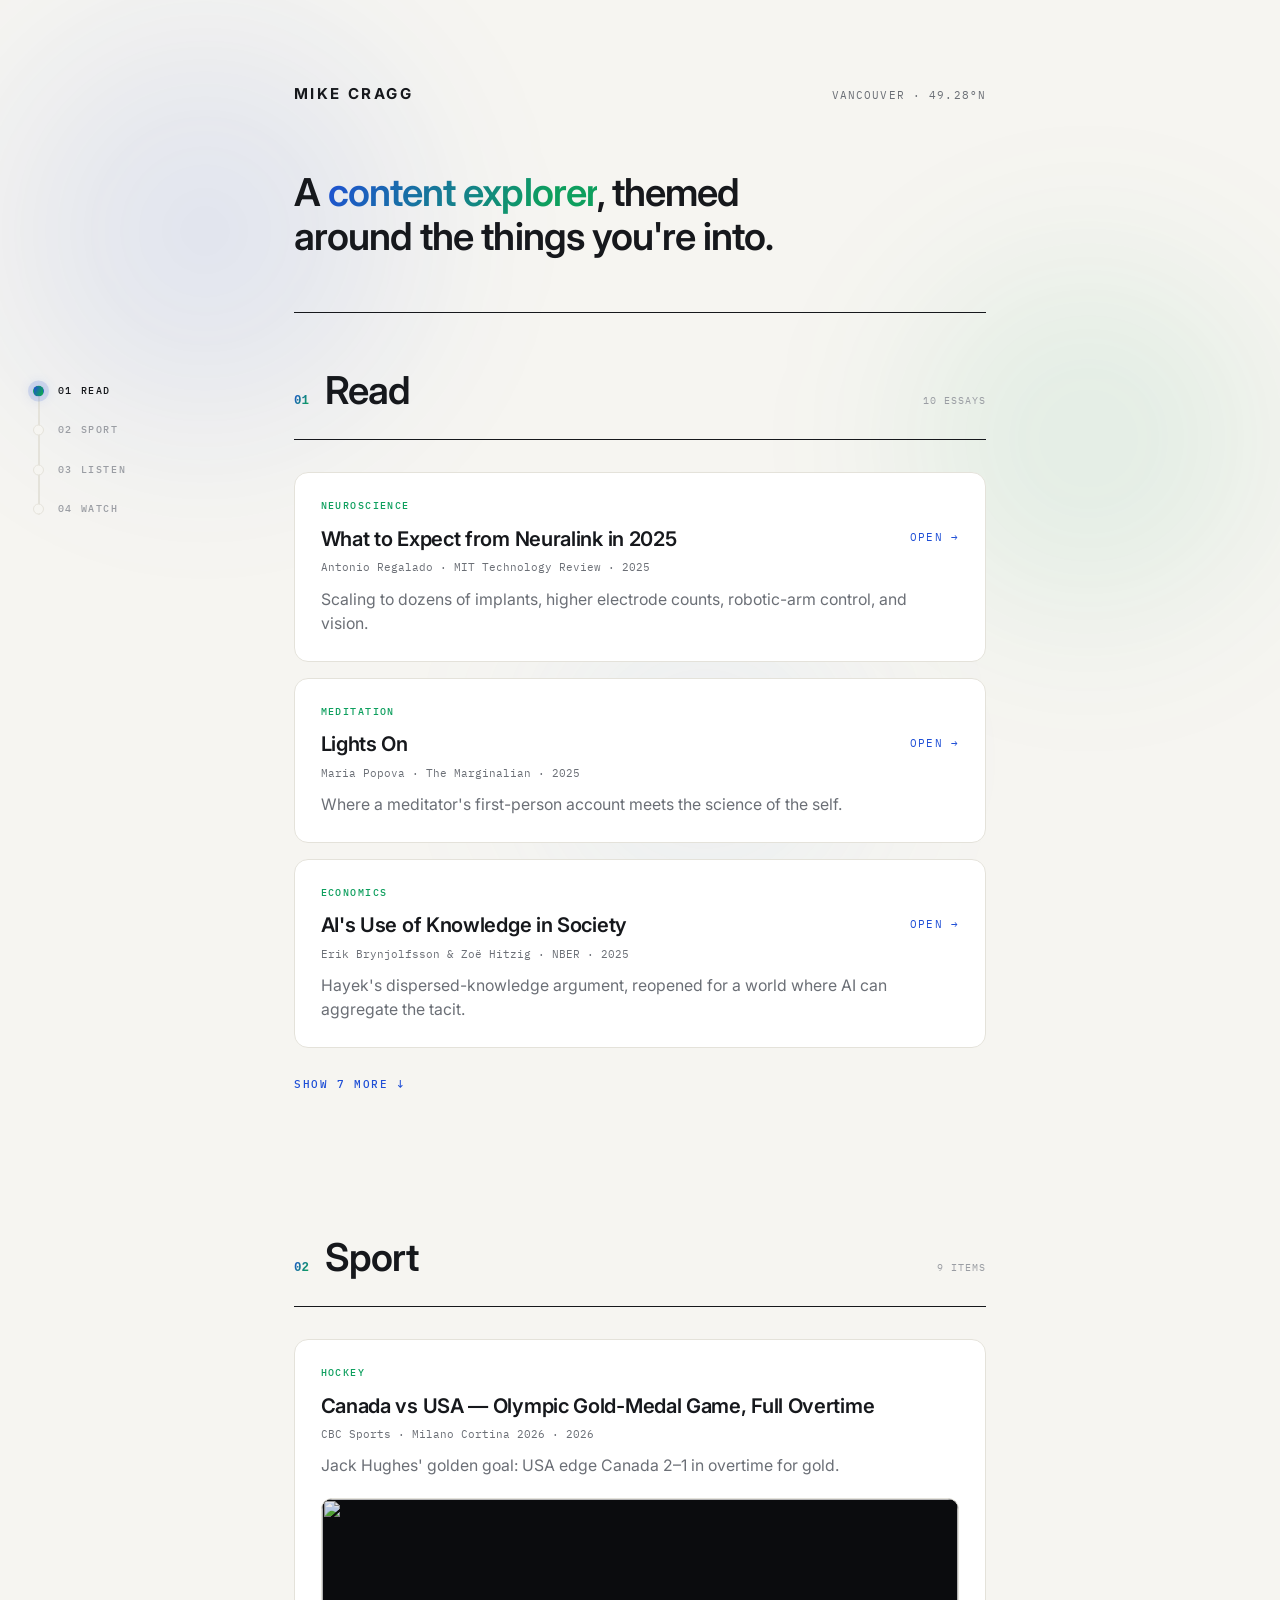
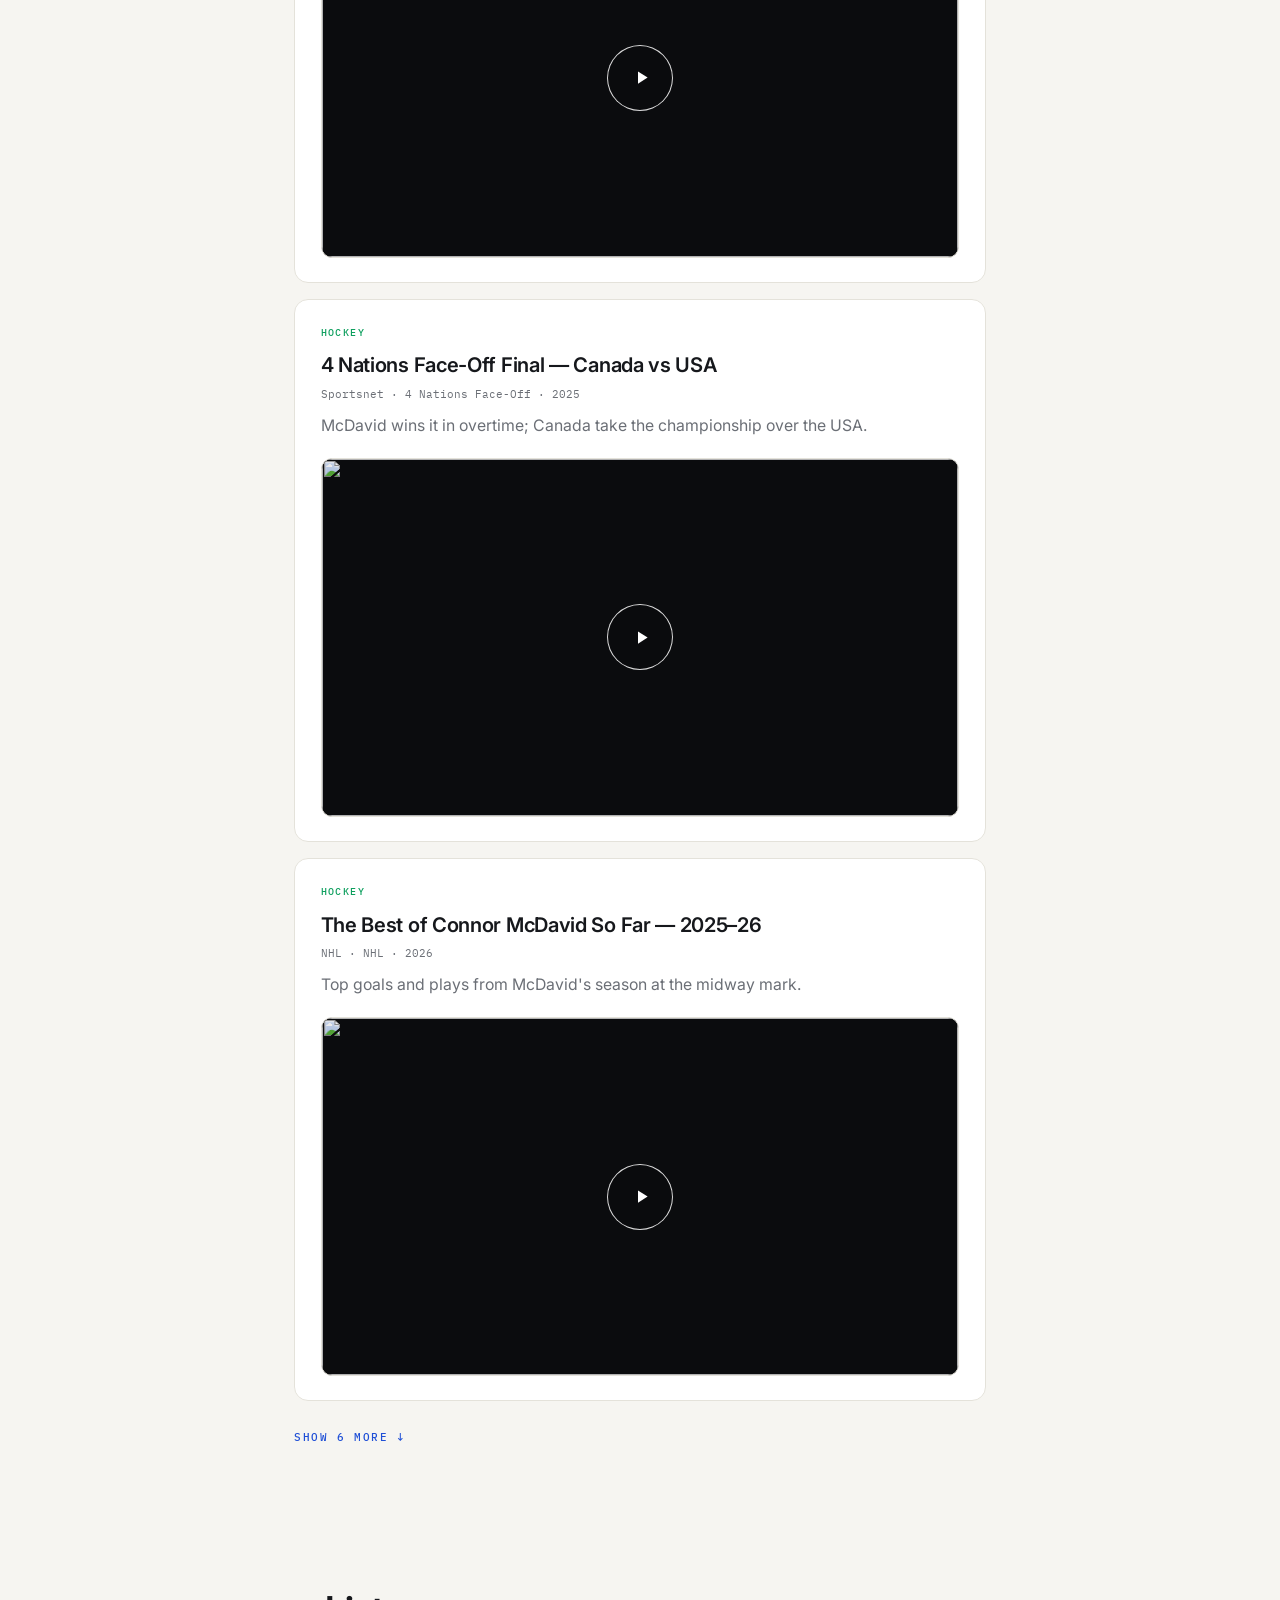
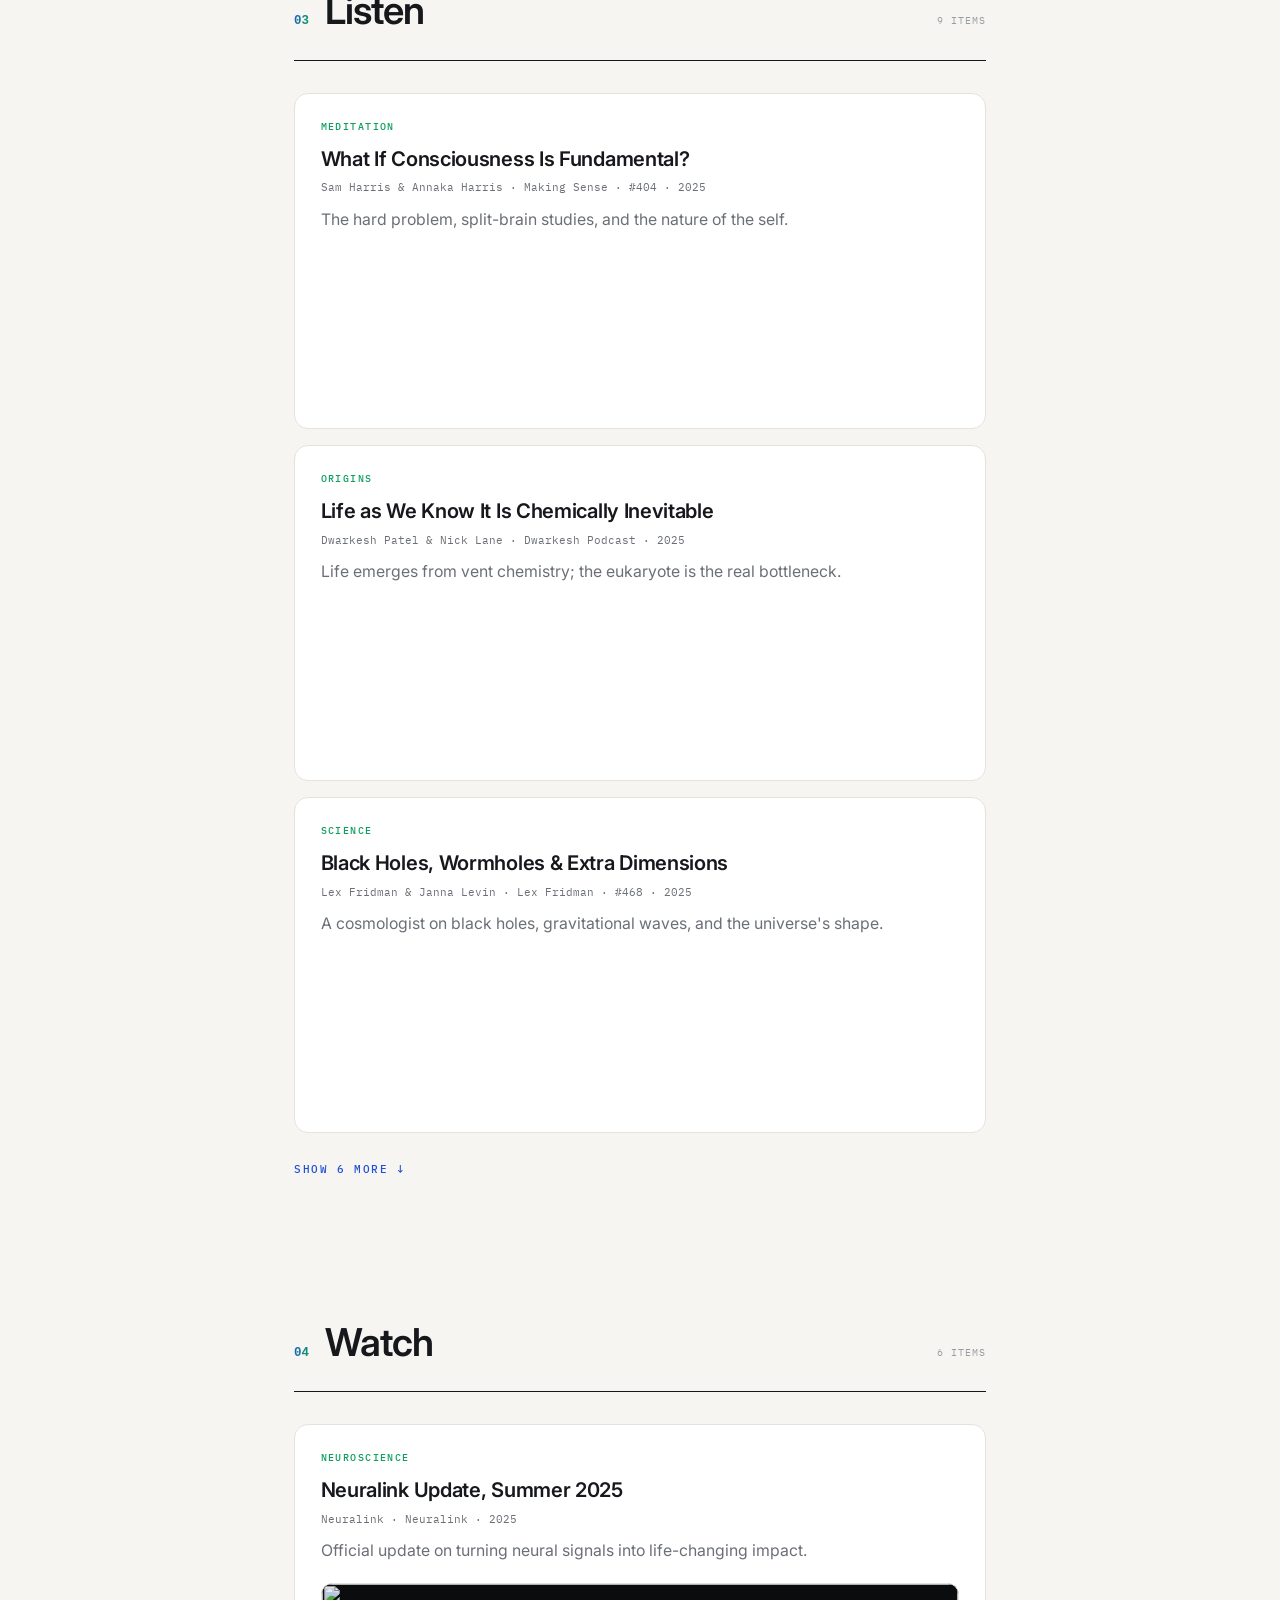
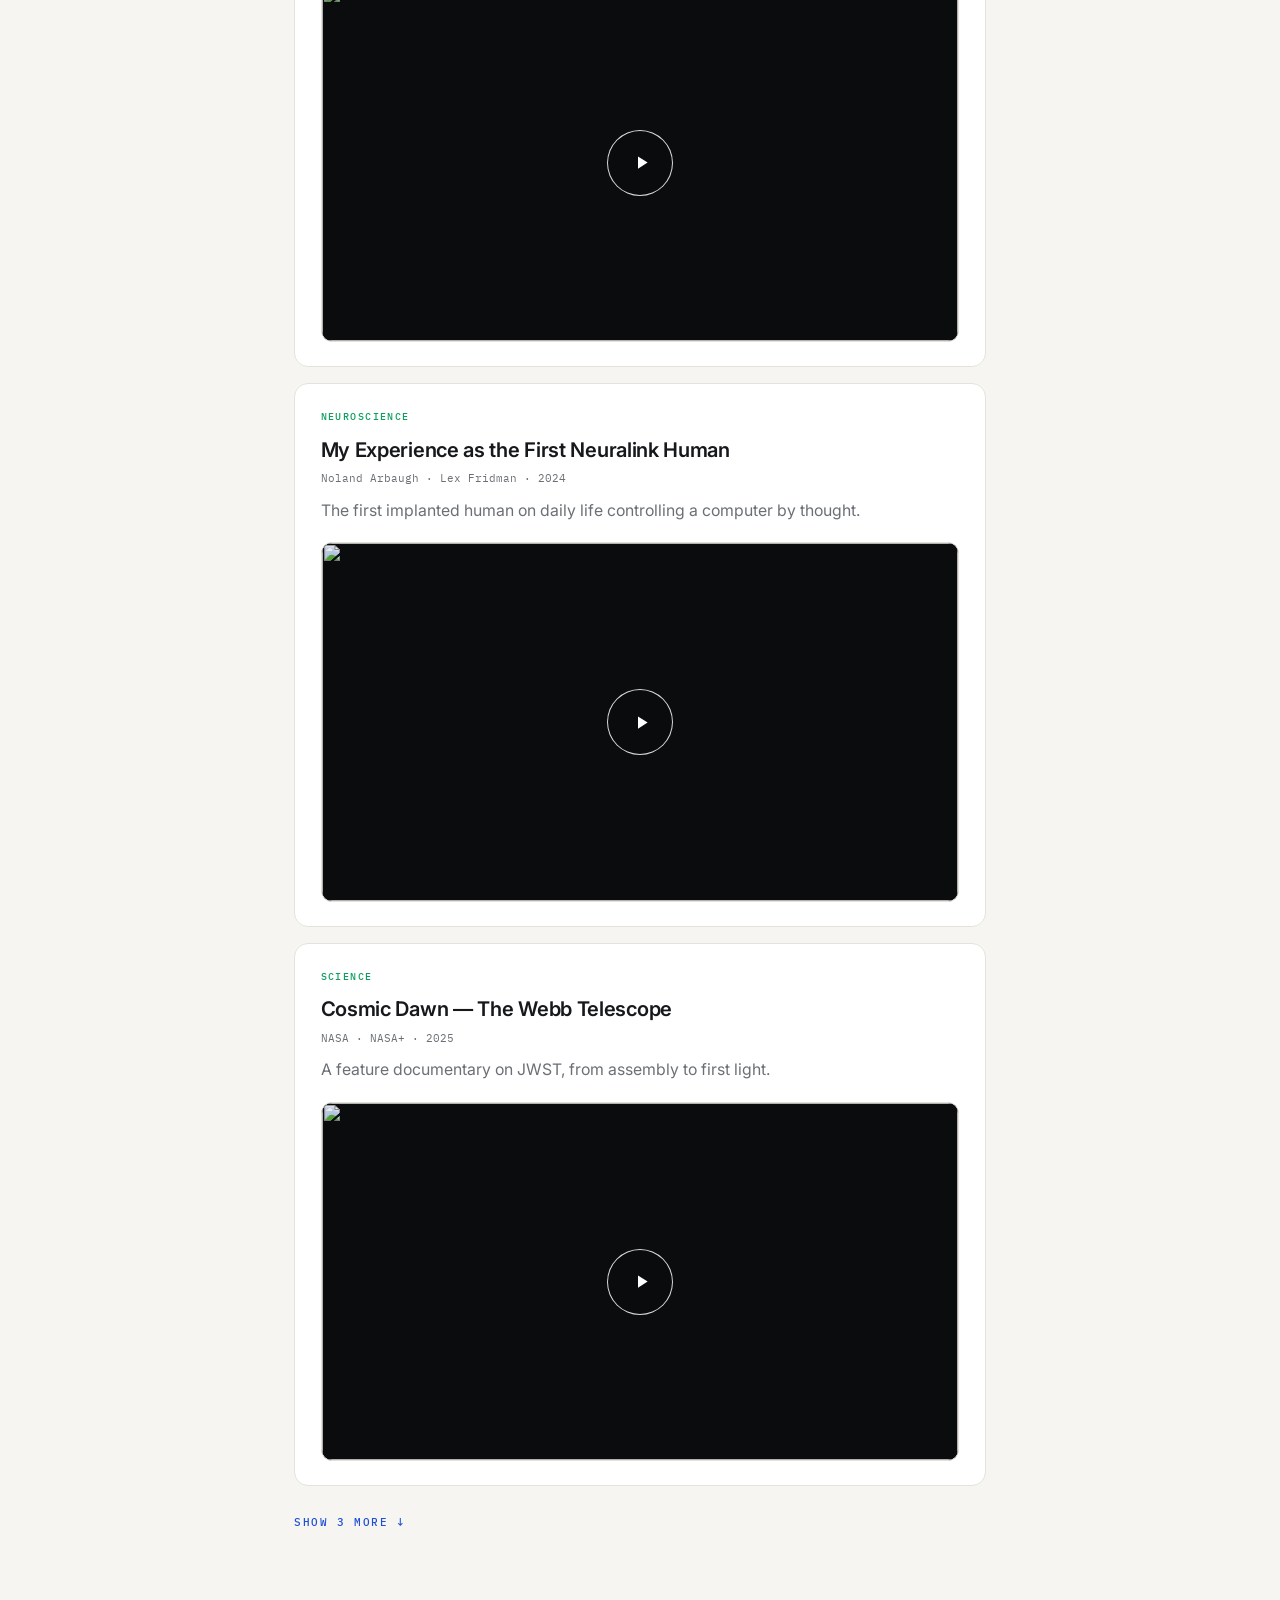
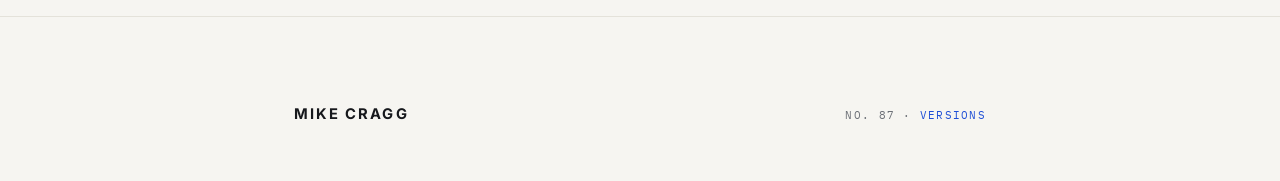
==== commit ffd634a7: "Magical polish: aurora backdrop, gradient accents, trail, show-more - Luminous drifting aurora backd" ====
--- a/index.html
+++ b/index.html
@@ -13,6 +13,7 @@
   :root{
     --bg:#F6F5F1; --paper:#FFFFFF; --ink:#16181C; --muted:#6B6F76; --faint:#9A9DA3;
     --blue:#1F4FD6; --green:#0E9F5E; --line:#E4E2DA; --line2:#EEEDE7;
+    --grad:linear-gradient(120deg,var(--blue),#0E9F5E 80%);
     --sans:"Inter",-apple-system,BlinkMacSystemFont,sans-serif; --mono:"IBM Plex Mono",monospace;
     --ease:cubic-bezier(0.16,1,0.3,1);
     --gut:clamp(1.5rem,5vw,4rem);
@@ -23,61 +24,93 @@
   html{-webkit-font-smoothing:antialiased;scroll-behavior:smooth;-webkit-text-size-adjust:100%;text-size-adjust:100%}
   body{background:var(--bg);color:var(--ink);font-family:var(--sans);font-size:1.05rem;line-height:1.7;text-rendering:optimizeLegibility;overflow-x:hidden}
   a{color:inherit;text-decoration:none;-webkit-tap-highlight-color:transparent}
+  /* luminous aurora backdrop */
+  .aura{position:fixed;inset:0;z-index:0;pointer-events:none;overflow:hidden}
+  .aura span{position:absolute;border-radius:50%;filter:blur(72px);opacity:.55;will-change:transform}
+  .aura span:nth-child(1){width:52vw;height:52vw;left:-10vw;top:-8vw;background:radial-gradient(circle,rgba(31,79,214,.22),transparent 64%);animation:au1 30s var(--ease) infinite alternate}
+  .aura span:nth-child(2){width:46vw;height:46vw;right:-8vw;top:16vh;background:radial-gradient(circle,rgba(14,159,94,.20),transparent 64%);animation:au2 37s var(--ease) infinite alternate}
+  .aura span:nth-child(3){width:42vw;height:42vw;left:34vw;bottom:-10vw;background:radial-gradient(circle,rgba(120,175,255,.18),transparent 64%);animation:au3 44s var(--ease) infinite alternate}
+  @keyframes au1{to{transform:translate(8vw,6vh) scale(1.18)}}
+  @keyframes au2{to{transform:translate(-7vw,-5vh) scale(1.22)}}
+  @keyframes au3{to{transform:translate(-6vw,-7vh) scale(1.12)}}
+  @media(prefers-reduced-motion:reduce){.aura span{animation:none}}
+  .top,main,footer{position:relative;z-index:1}
   img,svg,iframe{display:block;max-width:100%}
   .wrap{max-width:820px;margin:0 auto;padding-left:var(--padL);padding-right:var(--padR)}
   .tag{font-family:var(--mono);font-size:.64rem;font-weight:500;letter-spacing:.14em;text-transform:uppercase;color:var(--green)}
-  .reveal{opacity:0;transform:translateY(14px);transition:opacity .7s var(--ease),transform .7s var(--ease)}
+  .reveal{opacity:0;transform:translateY(16px);transition:opacity .85s var(--ease),transform .85s var(--ease)}
   .reveal.in{opacity:1;transform:none}
   @media(prefers-reduced-motion:reduce){*{transition-duration:.01ms!important}.reveal{opacity:1;transform:none}}
 
+  /* ---------- scroll trail ---------- */
+  .trail{position:fixed;left:clamp(1rem,2.6vw,2.4rem);top:50%;transform:translateY(-50%);z-index:50;display:flex;flex-direction:column}
+  .trail::before{content:"";position:absolute;left:5px;top:14px;bottom:14px;width:1.5px;background:var(--line)}
+  .trail .stop{display:flex;align-items:center;gap:.85rem;padding:.7rem 0;color:var(--faint);cursor:pointer}
+  .trail .dot{width:11px;height:11px;border-radius:50%;border:1.5px solid var(--line);background:var(--bg);flex:none;transition:.45s var(--ease);z-index:1}
+  .trail .slbl{font-family:var(--mono);font-size:.62rem;font-weight:500;letter-spacing:.16em;text-transform:uppercase;opacity:0;transform:translateX(-5px);transition:.45s var(--ease);white-space:nowrap}
+  .trail .stop:hover{color:var(--ink)} .trail .stop:hover .slbl{opacity:1;transform:none}
+  .trail .stop.active{color:var(--ink)} .trail .stop.active .slbl{opacity:1;transform:none}
+  .trail .stop.active .dot{background:var(--grad);border-color:transparent;box-shadow:0 0 0 5px rgba(31,79,214,.14),0 0 14px rgba(31,79,214,.3)}
+  @media(max-width:1040px){.trail{display:none}}
+
   /* ---------- masthead ---------- */
-  .top{display:flex;justify-content:space-between;align-items:baseline;gap:1rem;
-    padding:calc(env(safe-area-inset-top) + 2.6rem) var(--padR) 1.8rem var(--padL);max-width:820px;margin:0 auto}
+  .top{padding:calc(env(safe-area-inset-top) + clamp(3rem,9vh,6rem)) var(--padR) 0 var(--padL);max-width:820px;margin:0 auto}
+  .top .line{display:flex;justify-content:space-between;align-items:baseline;gap:1rem}
   .top .mark{font-weight:700;font-size:.94rem;letter-spacing:.16em;text-transform:uppercase}
   .top .where{font-family:var(--mono);font-size:.7rem;letter-spacing:.1em;text-transform:uppercase;color:var(--muted)}
+  .top .intro{font-size:clamp(1.5rem,4.4vw,2.4rem);font-weight:600;letter-spacing:-.025em;line-height:1.15;margin-top:clamp(2.2rem,7vh,4rem);max-width:20ch;color:var(--ink)}
+  .top .intro b{font-weight:600;background:var(--grad);-webkit-background-clip:text;background-clip:text;color:transparent}
+  .top .rule{height:1px;background:var(--ink);margin-top:clamp(2.2rem,6vh,3.4rem)}
 
   /* ---------- section ---------- */
-  .group{padding-top:clamp(2.6rem,6vh,4rem);padding-bottom:clamp(2.6rem,6vh,4rem)}
-  .group.first{padding-top:clamp(1.4rem,3vh,2rem)}
-  .sechead{display:grid;grid-template-columns:auto 1fr auto;align-items:baseline;gap:.9rem;
-    border-bottom:1px solid var(--ink);padding-bottom:.9rem;margin-bottom:1.8rem}
-  .sechead .n{font-family:var(--mono);font-size:.72rem;font-weight:500;color:var(--green)}
-  .sechead h2{font-size:clamp(1.5rem,4vw,2rem);font-weight:600;letter-spacing:-.02em}
+  .group{padding-top:clamp(3rem,7vh,5rem);padding-bottom:clamp(3rem,7vh,5rem);scroll-margin-top:2rem}
+  .group.first{padding-top:clamp(2.2rem,5vh,3rem)}
+  .sechead{display:grid;grid-template-columns:auto 1fr auto;align-items:baseline;gap:1rem;
+    border-bottom:1px solid var(--ink);padding-bottom:1rem;margin-bottom:2rem}
+  .sechead .n{font-family:var(--mono);font-size:.78rem;font-weight:600;background:var(--grad);-webkit-background-clip:text;background-clip:text;color:transparent}
+  .sechead h2{font-size:clamp(1.7rem,5vw,2.4rem);font-weight:600;letter-spacing:-.025em}
   .sechead .meta{font-family:var(--mono);font-size:.64rem;letter-spacing:.1em;text-transform:uppercase;color:var(--faint);text-align:right}
   @media(max-width:520px){.sechead .meta{display:none}}
 
   /* ---------- cards ---------- */
-  .cards{display:grid;gap:.9rem}
-  .card{display:block;background:var(--paper);border:1px solid var(--line);border-radius:12px;
-    padding:1.4rem 1.5rem;transition:transform .45s var(--ease),box-shadow .45s var(--ease),border-color .45s var(--ease)}
-  a.card:hover{transform:translateY(-3px);box-shadow:0 22px 44px -30px rgba(20,24,30,.4);border-color:#D8D5CB}
-  .card .tag{display:block;margin-bottom:.6rem}
-  .card h3{font-size:1.22rem;font-weight:600;letter-spacing:-.01em;line-height:1.25}
+  .cards{display:grid;gap:1rem}
+  .card{display:block;background:var(--paper);border:1px solid var(--line);border-radius:14px;
+    padding:1.5rem 1.6rem;transition:transform .5s var(--ease),box-shadow .5s var(--ease),border-color .5s var(--ease)}
+  a.card:hover{transform:translateY(-4px);box-shadow:0 28px 54px -30px rgba(31,79,214,.4);border-color:rgba(31,79,214,.35)}
+  .card .tag{display:block;margin-bottom:.7rem}
+  .card h3{font-size:1.26rem;font-weight:600;letter-spacing:-.015em;line-height:1.25}
   a.card:hover h3{color:var(--blue)}
-  .card .sub{font-family:var(--mono);font-size:.7rem;color:var(--muted);margin-top:.4rem}
-  .card .note{font-size:.98rem;color:var(--muted);margin-top:.6rem;line-height:1.5;max-width:62ch}
-
-  /* read card: title + action row */
+  .card .sub{font-family:var(--mono);font-size:.7rem;color:var(--muted);margin-top:.45rem}
+  .card .note{font-size:.99rem;color:var(--muted);margin-top:.65rem;line-height:1.55;max-width:62ch}
+
   a.card .head{display:grid;grid-template-columns:1fr auto;gap:1rem;align-items:baseline}
   a.card .go{font-family:var(--mono);font-size:.66rem;letter-spacing:.12em;text-transform:uppercase;color:var(--blue);white-space:nowrap;align-self:center}
   a.card .go .ar{display:inline-block;transition:transform .4s var(--ease)}
   a.card:hover .go .ar{transform:translateX(4px)}
   @media(max-width:520px){a.card .head{grid-template-columns:1fr}a.card .go{display:none}}
 
-  /* media card: heading + embedded frame */
-  .media .mhead{margin-bottom:1.1rem}
-  .media .mtitle{font-size:1.22rem;font-weight:600;letter-spacing:-.01em;line-height:1.25}
+  /* media card */
+  .media .mhead{margin-bottom:1.2rem}
+  .media .mtitle{font-size:1.26rem;font-weight:600;letter-spacing:-.015em;line-height:1.25}
   .media .mtitle a:hover{color:var(--blue)}
-  .frame{position:relative;border-radius:10px;overflow:hidden;border:1px solid var(--line);background:#0B0C0E}
+  .frame{position:relative;border-radius:11px;overflow:hidden;border:1px solid var(--line);background:#0B0C0E}
   .frame.yt{aspect-ratio:16/9;cursor:pointer}
-  .frame.yt img{width:100%;height:100%;object-fit:cover;opacity:.92}
-  .frame.yt .pbtn{position:absolute;inset:0;margin:auto;width:64px;height:64px;border:1px solid rgba(255,255,255,.85);border-radius:50%;display:grid;place-items:center;background:rgba(11,12,14,.25);transition:.4s var(--ease)}
-  .frame.yt:hover .pbtn{background:rgba(31,79,214,.55);border-color:#fff}
-  .frame.yt .pbtn svg{width:20px;height:20px;fill:#fff;margin-left:3px}
+  .frame.yt img{width:100%;height:100%;object-fit:cover;opacity:.92;transition:opacity .5s var(--ease),transform .8s var(--ease)}
+  .frame.yt:hover img{opacity:1;transform:scale(1.03)}
+  .frame.yt .pbtn{position:absolute;inset:0;margin:auto;width:66px;height:66px;border:1px solid rgba(255,255,255,.85);border-radius:50%;display:grid;place-items:center;background:rgba(11,12,14,.28);transition:.45s var(--ease)}
+  .frame.yt:hover .pbtn{background:rgba(31,79,214,.6);border-color:#fff}
+  .frame.yt .pbtn svg{width:21px;height:21px;fill:#fff;margin-left:3px}
   .frame.yt iframe{position:absolute;inset:0;width:100%;height:100%}
   .frame.sp{border:0;background:transparent}
 
-  footer{padding:3rem 0 calc(env(safe-area-inset-bottom) + 3.2rem);margin-top:1rem;border-top:1px solid var(--line)}
+  /* show more */
+  .more-hidden{display:none!important}
+  .showmore{margin-top:1.3rem;display:inline-flex;align-items:center;gap:.55rem;background:none;border:0;cursor:pointer;
+    font-family:var(--mono);font-size:.7rem;font-weight:500;letter-spacing:.14em;text-transform:uppercase;color:var(--blue);padding:.5rem 0}
+  .showmore .ar{display:inline-block;transition:transform .4s var(--ease)}
+  .showmore:hover .ar{transform:translateY(3px)}
+
+  footer{padding:3.5rem 0 calc(env(safe-area-inset-bottom) + 3.4rem);margin-top:1rem;border-top:1px solid var(--line)}
   footer .row{display:flex;justify-content:space-between;align-items:baseline;gap:1rem;max-width:820px;margin:0 auto;padding:1.8rem var(--padR) 0 var(--padL)}
   footer .mark{font-weight:700;font-size:.92rem;letter-spacing:.14em;text-transform:uppercase}
   footer .meta{font-family:var(--mono);font-size:.66rem;letter-spacing:.12em;text-transform:uppercase;color:var(--muted)}
@@ -85,25 +118,29 @@
 </style>
 </head>
 <body class="no-grain">
+  <div class="aura" aria-hidden="true"><span></span><span></span><span></span></div>
+  <nav class="trail" id="trail"></nav>
+
   <header class="top">
-    <span class="mark">Mike Cragg</span>
-    <span class="where">Vancouver · 49.28°N</span>
+    <div class="line"><span class="mark">Mike Cragg</span><span class="where">Vancouver · 49.28°N</span></div>
+    <p class="intro reveal">A <b>content explorer</b>, themed around the things you're into.</p>
+    <div class="rule reveal"></div>
   </header>
 
   <main>
-    <section class="group wrap first">
+    <section class="group wrap first" id="s-read" data-name="Read">
       <div class="sechead"><span class="n">01</span><h2>Read</h2><span class="meta" id="m-read"></span></div>
       <div class="cards" id="reads"></div>
     </section>
-    <section class="group wrap">
+    <section class="group wrap" id="s-sport" data-name="Sport">
       <div class="sechead"><span class="n">02</span><h2>Sport</h2><span class="meta" id="m-sport"></span></div>
       <div class="cards" id="sport"></div>
     </section>
-    <section class="group wrap">
+    <section class="group wrap" id="s-listen" data-name="Listen">
       <div class="sechead"><span class="n">03</span><h2>Listen</h2><span class="meta" id="m-listen"></span></div>
       <div class="cards" id="listen"></div>
     </section>
-    <section class="group wrap">
+    <section class="group wrap" id="s-watch" data-name="Watch">
       <div class="sechead"><span class="n">04</span><h2>Watch</h2><span class="meta" id="m-watch"></span></div>
       <div class="cards" id="watch"></div>
     </section>
@@ -129,55 +166,83 @@
         (r.note ? '<div class="note">'+r.note+'</div>' : '');
       return a;
     }
-
     function mediaCard(m){
       var card = document.createElement("div");
       card.className = "card media reveal";
-      var link = m.platform==="youtube"
-        ? "https://www.youtube.com/watch?v="+m.id
-        : "https://open.spotify.com/"+m.kind+"/"+m.id;
+      var link = m.platform==="youtube" ? "https://www.youtube.com/watch?v="+m.id : "https://open.spotify.com/"+m.kind+"/"+m.id;
       var head =
-        '<div class="mhead">' +
-          '<span class="tag">'+m.vein+'</span>' +
+        '<div class="mhead"><span class="tag">'+m.vein+'</span>' +
           '<div class="mtitle"><a href="'+link+'" target="_blank" rel="noopener">'+m.title+'</a></div>' +
           '<div class="sub">'+m.who+' · '+m.source+' · '+m.year+'</div>' +
-          (m.note ? '<div class="note">'+m.note+'</div>' : '') +
-        '</div>';
+          (m.note ? '<div class="note">'+m.note+'</div>' : '') + '</div>';
       if (m.platform === "youtube"){
-        card.innerHTML = head +
-          '<div class="frame yt">' +
-            '<img loading="lazy" src="https://i.ytimg.com/vi/'+m.id+'/hqdefault.jpg" alt="" />' +
-            '<div class="pbtn">'+PLAY+'</div>' +
-          '</div>';
+        card.innerHTML = head + '<div class="frame yt"><img loading="lazy" src="https://i.ytimg.com/vi/'+m.id+'/hqdefault.jpg" alt="" /><div class="pbtn">'+PLAY+'</div></div>';
         var yt = card.querySelector(".yt");
-        yt.addEventListener("click", function(){
-          yt.innerHTML = '<iframe src="https://www.youtube.com/embed/'+m.id+'?autoplay=1&rel=0" title="'+m.title+'" allow="accelerometer; autoplay; clipboard-write; encrypted-media; gyroscope; picture-in-picture; web-share" allowfullscreen></iframe>';
-        });
+        yt.addEventListener("click", function(){ yt.innerHTML = '<iframe src="https://www.youtube.com/embed/'+m.id+'?autoplay=1&rel=0" title="'+m.title+'" allow="accelerometer; autoplay; clipboard-write; encrypted-media; gyroscope; picture-in-picture; web-share" allowfullscreen></iframe>'; });
       } else {
         var h = (m.kind === "playlist") ? 352 : 152;
-        card.innerHTML = head +
-          '<div class="frame sp"><iframe loading="lazy" src="https://open.spotify.com/embed/'+m.kind+'/'+m.id+'?utm_source=generator" width="100%" height="'+h+'" frameborder="0" allow="autoplay; clipboard-write; encrypted-media; fullscreen; picture-in-picture"></iframe></div>';
+        card.innerHTML = head + '<div class="frame sp"><iframe loading="lazy" src="https://open.spotify.com/embed/'+m.kind+'/'+m.id+'?utm_source=generator" width="100%" height="'+h+'" frameborder="0" allow="autoplay; clipboard-write; encrypted-media; fullscreen; picture-in-picture"></iframe></div>';
       }
       return card;
     }
 
-    // Read
     var reads = document.getElementById("reads");
     G.reads.forEach(function(r){ reads.appendChild(readCard(r)); });
     document.getElementById("m-read").textContent = G.reads.length + " essays";
 
-    // Sport / Listen / Watch from G.media
     var counts = {sport:0, listen:0, watch:0};
     ["sport","listen","watch"].forEach(function(sec){
       var el = document.getElementById(sec);
-      (G.media||[]).filter(function(m){return m.section===sec;}).forEach(function(m){
-        el.appendChild(mediaCard(m)); counts[sec]++;
-      });
+      (G.media||[]).filter(function(m){return m.section===sec;}).forEach(function(m){ el.appendChild(mediaCard(m)); counts[sec]++; });
     });
     document.getElementById("m-sport").textContent = counts.sport + " items";
     document.getElementById("m-listen").textContent = counts.listen + " items";
     document.getElementById("m-watch").textContent = counts.watch + " items";
 
+    // stagger card reveals within each section
+    document.querySelectorAll(".cards").forEach(function(c){
+      Array.prototype.forEach.call(c.children, function(card, i){ card.setAttribute("data-delay", Math.min(i,5)*70); });
+    });
+
+    // show only a few per section, with a "show more"
+    function applyLimit(containerId, LIMIT){
+      var c = document.getElementById(containerId);
+      var cards = Array.prototype.slice.call(c.children);
+      if(cards.length <= LIMIT) return;
+      cards.slice(LIMIT).forEach(function(card){ card.classList.add("more-hidden"); });
+      var btn = document.createElement("button");
+      btn.type = "button"; btn.className = "showmore";
+      btn.innerHTML = 'Show '+(cards.length-LIMIT)+' more <span class="ar">↓</span>';
+      btn.addEventListener("click", function(){
+        cards.slice(LIMIT).forEach(function(card){ card.classList.remove("more-hidden"); });
+        btn.remove();
+        if(window.__initReveals) window.__initReveals();
+      });
+      c.parentNode.appendChild(btn);
+    }
+    applyLimit("reads", 3); applyLimit("sport", 3); applyLimit("listen", 3); applyLimit("watch", 3);
+
+    // build the scroll trail
+    var sections = [["s-read","Read"],["s-sport","Sport"],["s-listen","Listen"],["s-watch","Watch"]];
+    var trail = document.getElementById("trail");
+    sections.forEach(function(s,i){
+      var a = document.createElement("a");
+      a.className = "stop"; a.href = "#"+s[0];
+      a.innerHTML = '<span class="dot"></span><span class="slbl">'+String(i+1).padStart(2,"0")+'  '+s[1]+'</span>';
+      trail.appendChild(a);
+    });
+    var stops = trail.querySelectorAll(".stop");
+    var byId = {};
+    sections.forEach(function(s,i){ byId[s[0]] = stops[i]; });
+    if ("IntersectionObserver" in window){
+      var io = new IntersectionObserver(function(entries){
+        entries.forEach(function(e){
+          if(e.isIntersecting){ stops.forEach(function(x){x.classList.remove("active");}); var st=byId[e.target.id]; if(st) st.classList.add("active"); }
+        });
+      }, { rootMargin:"-45% 0px -45% 0px" });
+      sections.forEach(function(s){ var el=document.getElementById(s[0]); if(el) io.observe(el); });
+    }
+
     if (window.__initReveals) window.__initReveals();
   </script>
 </body>
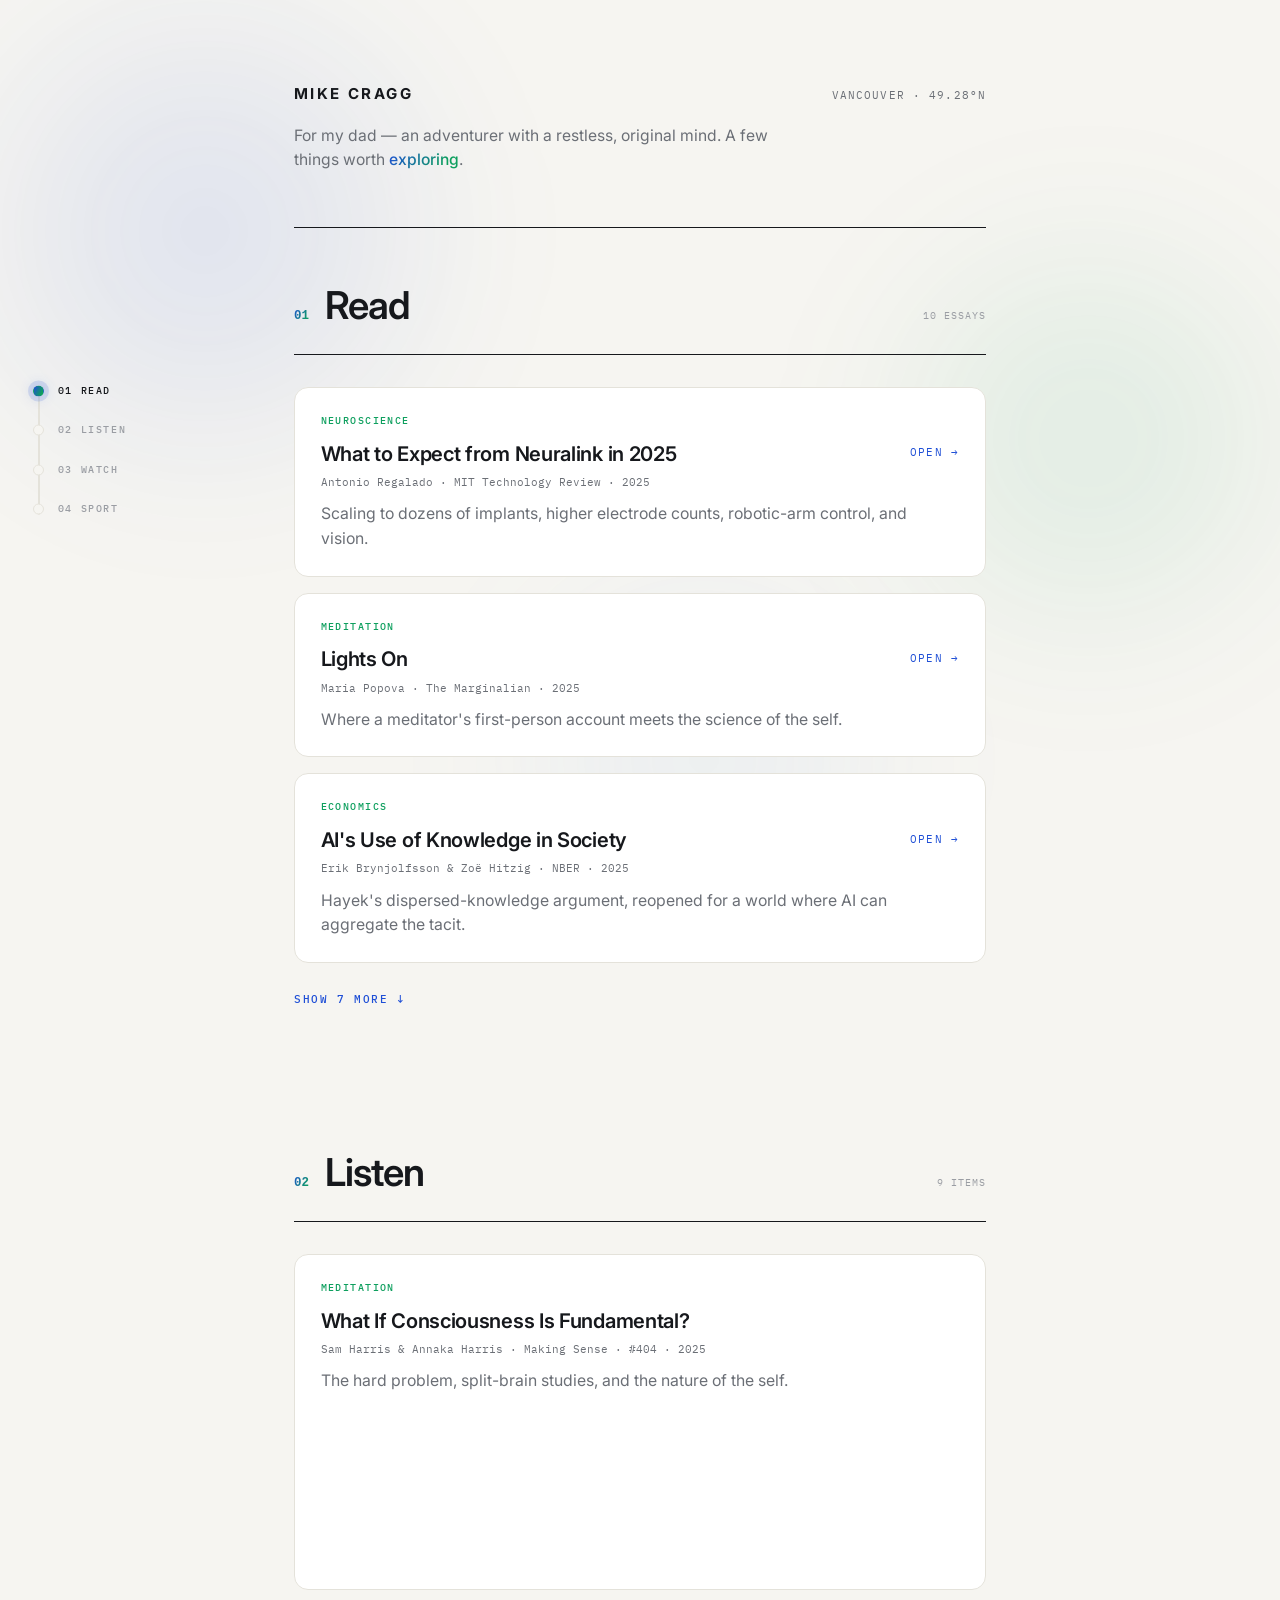
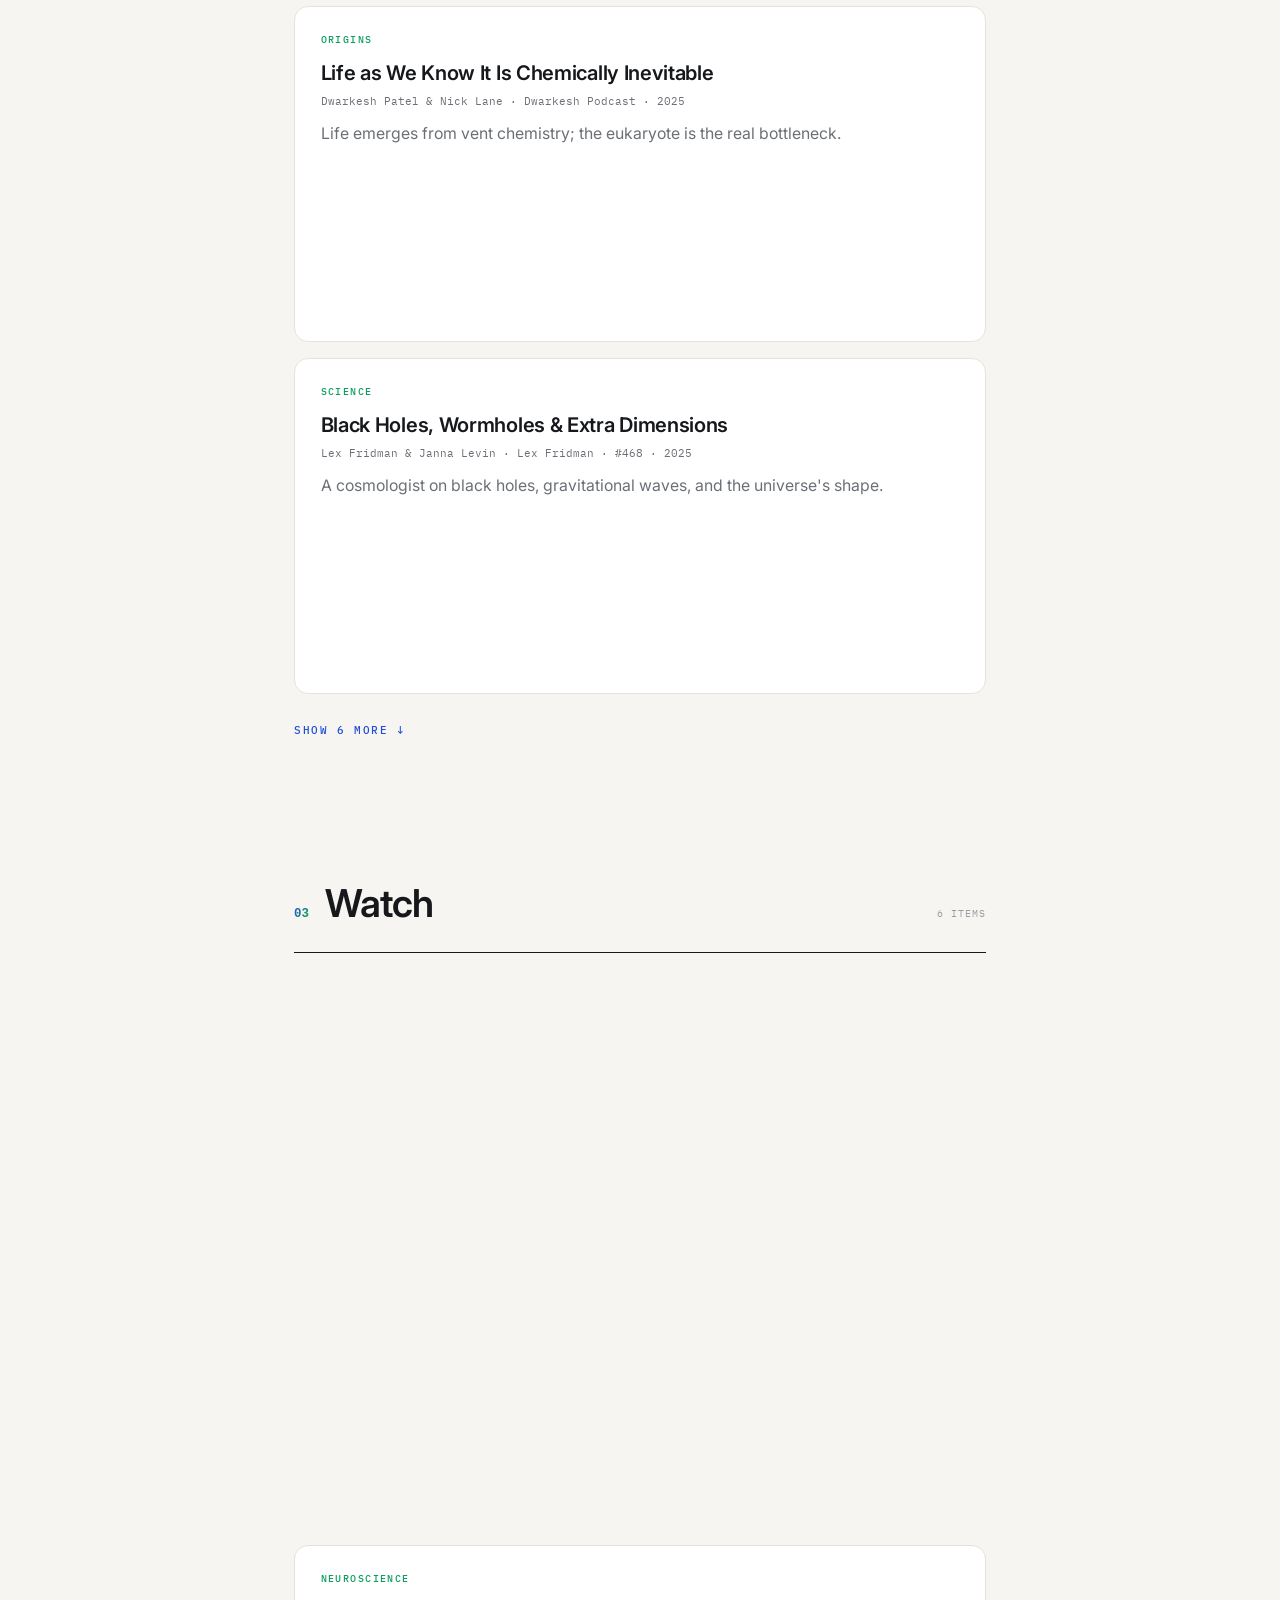
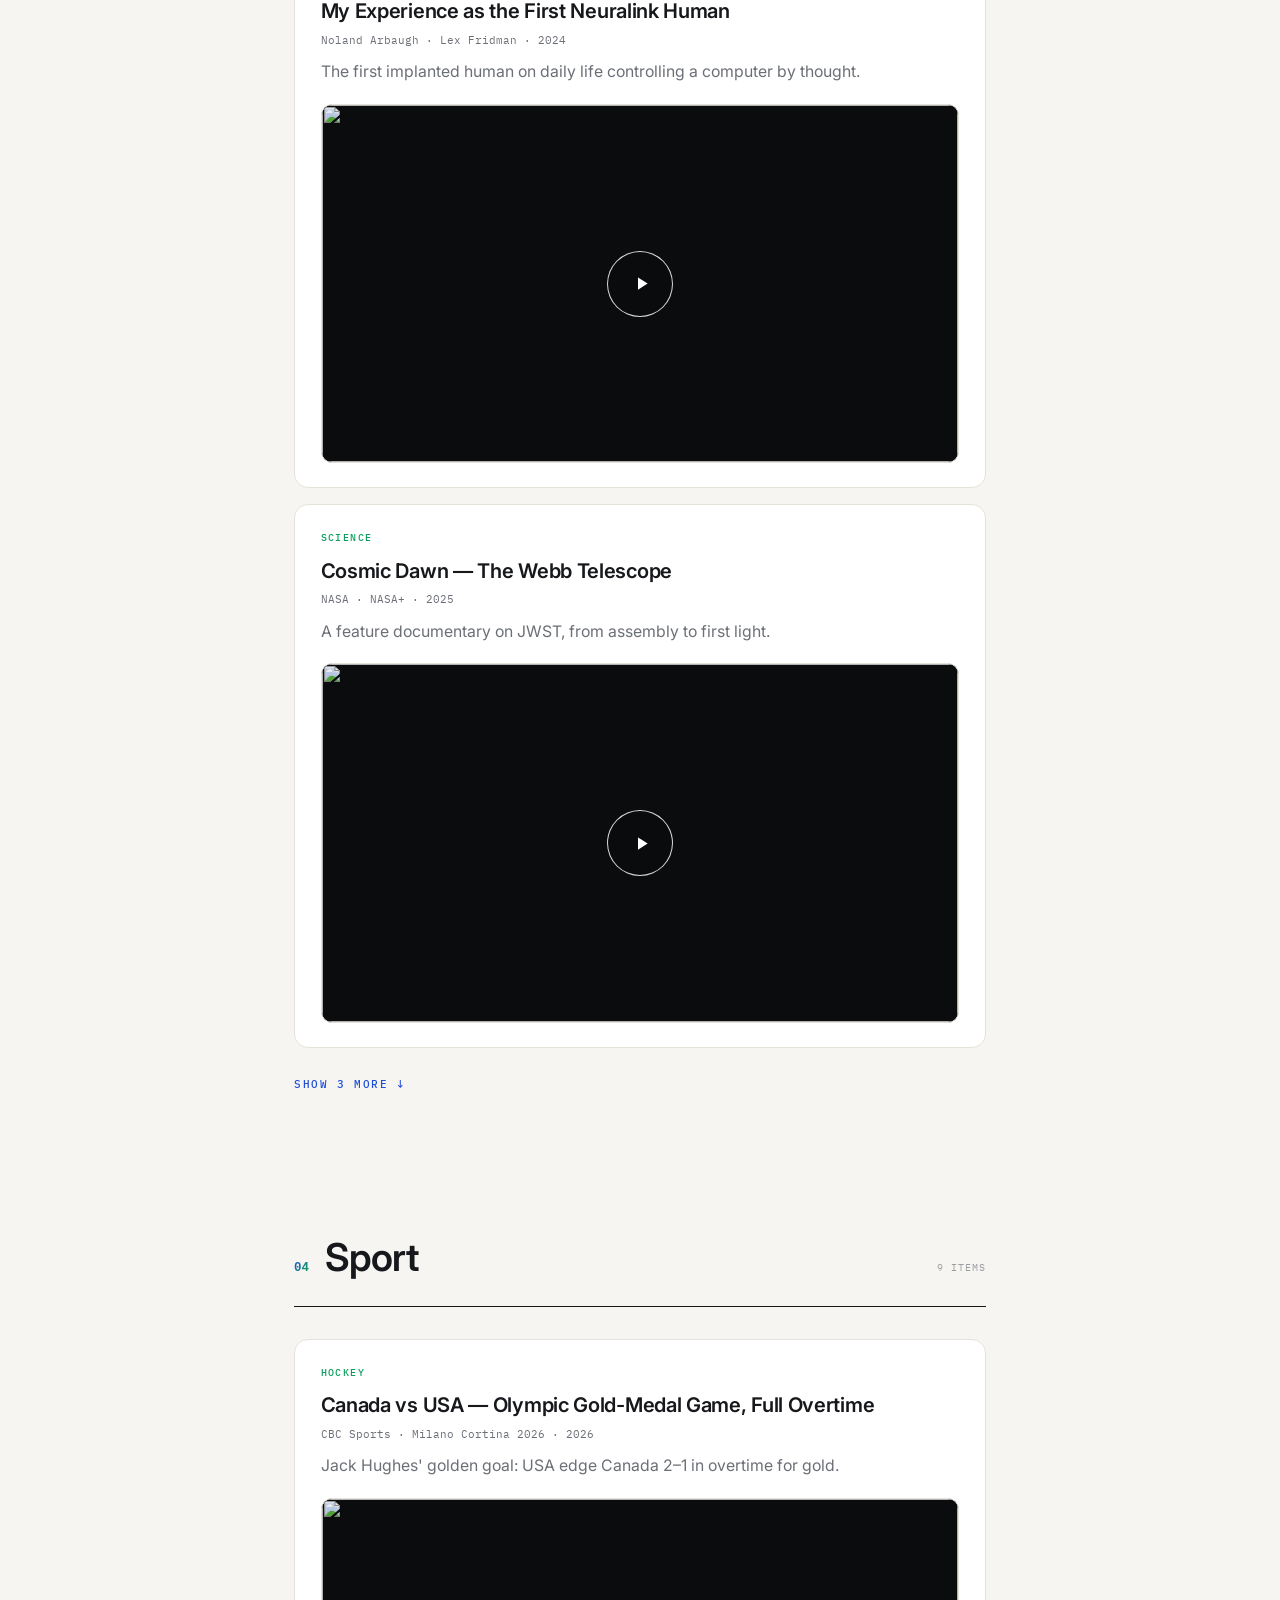
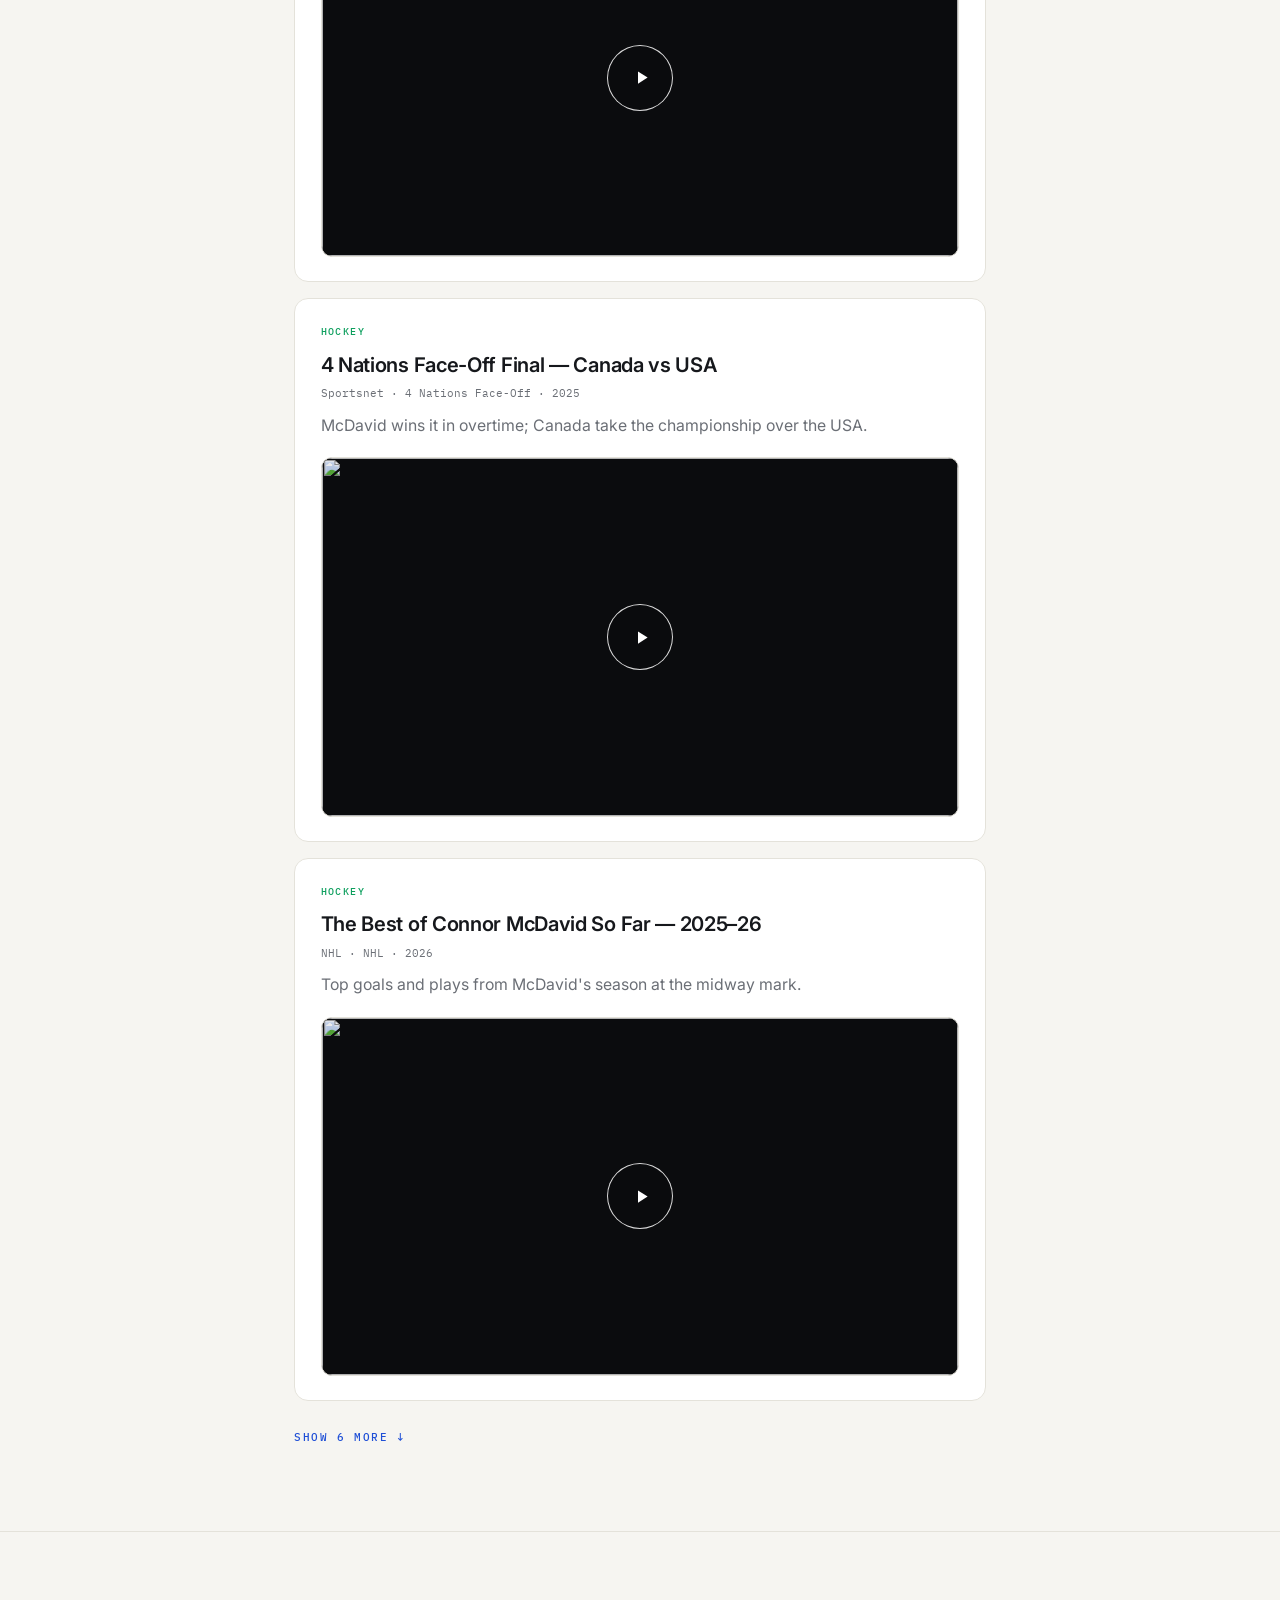
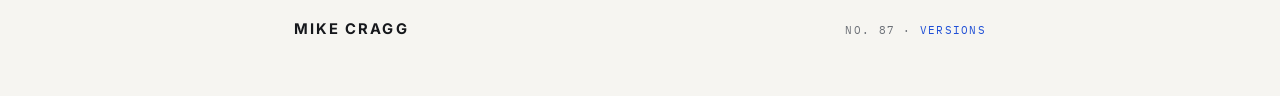
==== commit e1f62056: "Move Sport to the end; subtle personal dedication line - Reorder sections: Read · Listen · Watch · S" ====
--- a/index.html
+++ b/index.html
@@ -58,8 +58,8 @@
   .top .line{display:flex;justify-content:space-between;align-items:baseline;gap:1rem}
   .top .mark{font-weight:700;font-size:.94rem;letter-spacing:.16em;text-transform:uppercase}
   .top .where{font-family:var(--mono);font-size:.7rem;letter-spacing:.1em;text-transform:uppercase;color:var(--muted)}
-  .top .intro{font-size:clamp(1.5rem,4.4vw,2.4rem);font-weight:600;letter-spacing:-.025em;line-height:1.15;margin-top:clamp(2.2rem,7vh,4rem);max-width:20ch;color:var(--ink)}
-  .top .intro b{font-weight:600;background:var(--grad);-webkit-background-clip:text;background-clip:text;color:transparent}
+  .top .intro{font-size:.98rem;font-weight:400;line-height:1.55;margin-top:1.1rem;max-width:50ch;color:var(--muted);letter-spacing:0}
+  .top .intro b{font-weight:500;background:var(--grad);-webkit-background-clip:text;background-clip:text;color:transparent}
   .top .rule{height:1px;background:var(--ink);margin-top:clamp(2.2rem,6vh,3.4rem)}
 
   /* ---------- section ---------- */
@@ -123,7 +123,7 @@
 
   <header class="top">
     <div class="line"><span class="mark">Mike Cragg</span><span class="where">Vancouver · 49.28°N</span></div>
-    <p class="intro reveal">A <b>content explorer</b>, themed around the things you're into.</p>
+    <p class="intro reveal">For my dad — an adventurer with a restless, original mind. A few things worth <b>exploring</b>.</p>
     <div class="rule reveal"></div>
   </header>
 
@@ -132,17 +132,17 @@
       <div class="sechead"><span class="n">01</span><h2>Read</h2><span class="meta" id="m-read"></span></div>
       <div class="cards" id="reads"></div>
     </section>
+    <section class="group wrap" id="s-listen" data-name="Listen">
+      <div class="sechead"><span class="n">02</span><h2>Listen</h2><span class="meta" id="m-listen"></span></div>
+      <div class="cards" id="listen"></div>
+    </section>
+    <section class="group wrap" id="s-watch" data-name="Watch">
+      <div class="sechead"><span class="n">03</span><h2>Watch</h2><span class="meta" id="m-watch"></span></div>
+      <div class="cards" id="watch"></div>
+    </section>
     <section class="group wrap" id="s-sport" data-name="Sport">
-      <div class="sechead"><span class="n">02</span><h2>Sport</h2><span class="meta" id="m-sport"></span></div>
+      <div class="sechead"><span class="n">04</span><h2>Sport</h2><span class="meta" id="m-sport"></span></div>
       <div class="cards" id="sport"></div>
-    </section>
-    <section class="group wrap" id="s-listen" data-name="Listen">
-      <div class="sechead"><span class="n">03</span><h2>Listen</h2><span class="meta" id="m-listen"></span></div>
-      <div class="cards" id="listen"></div>
-    </section>
-    <section class="group wrap" id="s-watch" data-name="Watch">
-      <div class="sechead"><span class="n">04</span><h2>Watch</h2><span class="meta" id="m-watch"></span></div>
-      <div class="cards" id="watch"></div>
     </section>
   </main>
 
@@ -223,7 +223,7 @@
     applyLimit("reads", 3); applyLimit("sport", 3); applyLimit("listen", 3); applyLimit("watch", 3);
 
     // build the scroll trail
-    var sections = [["s-read","Read"],["s-sport","Sport"],["s-listen","Listen"],["s-watch","Watch"]];
+    var sections = [["s-read","Read"],["s-listen","Listen"],["s-watch","Watch"],["s-sport","Sport"]];
     var trail = document.getElementById("trail");
     sections.forEach(function(s,i){
       var a = document.createElement("a");
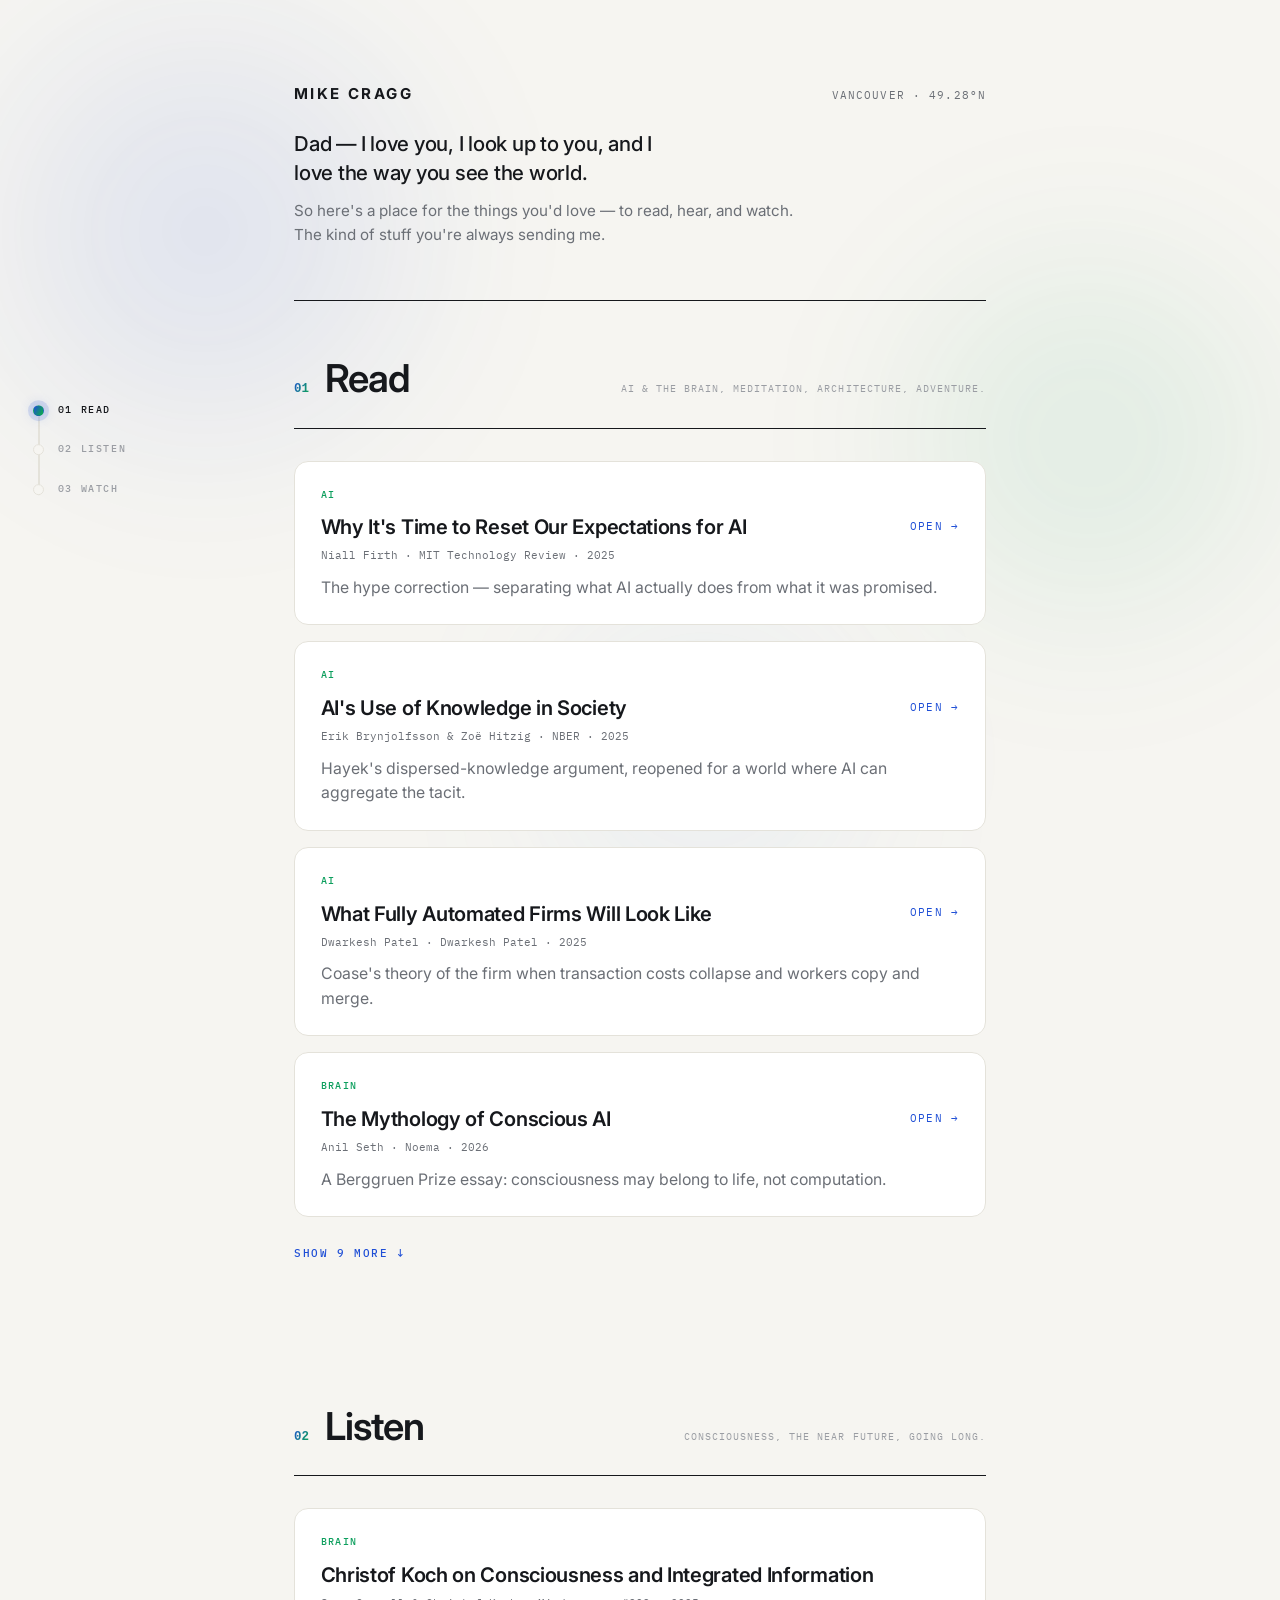
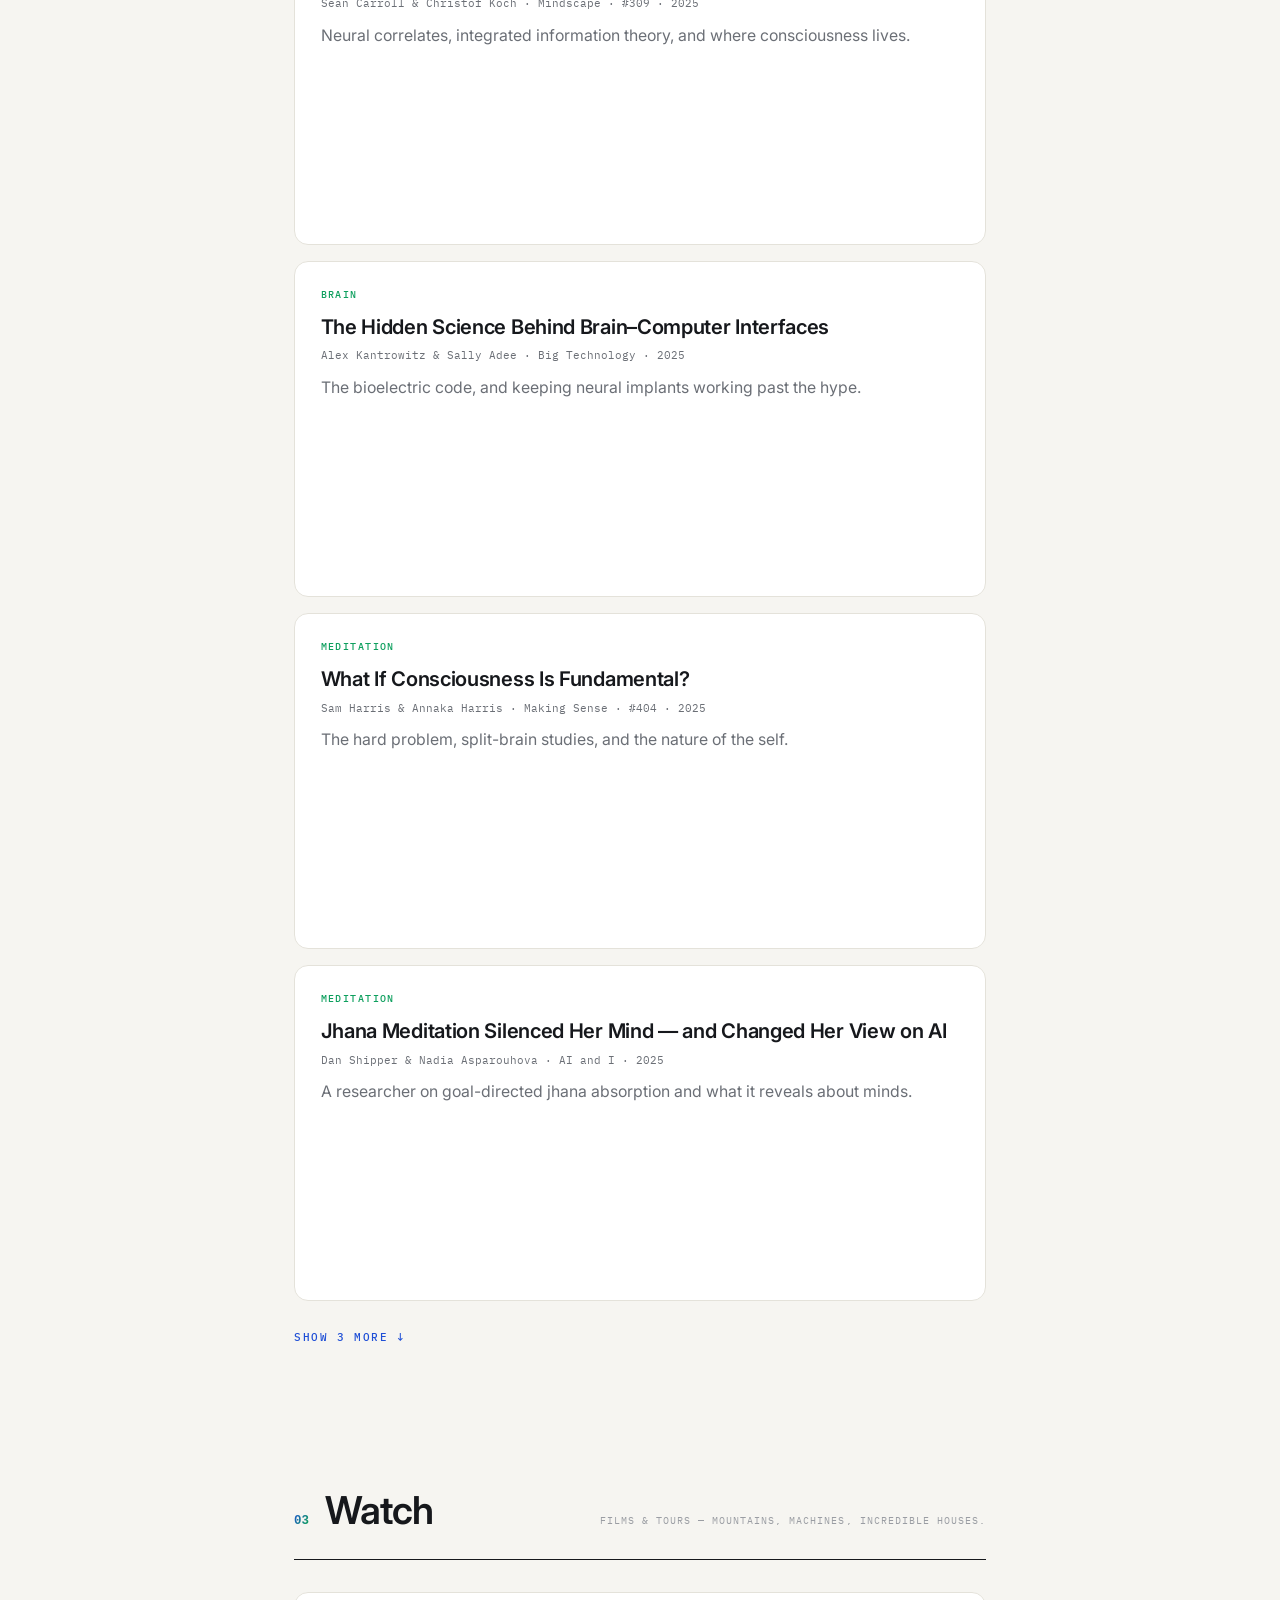
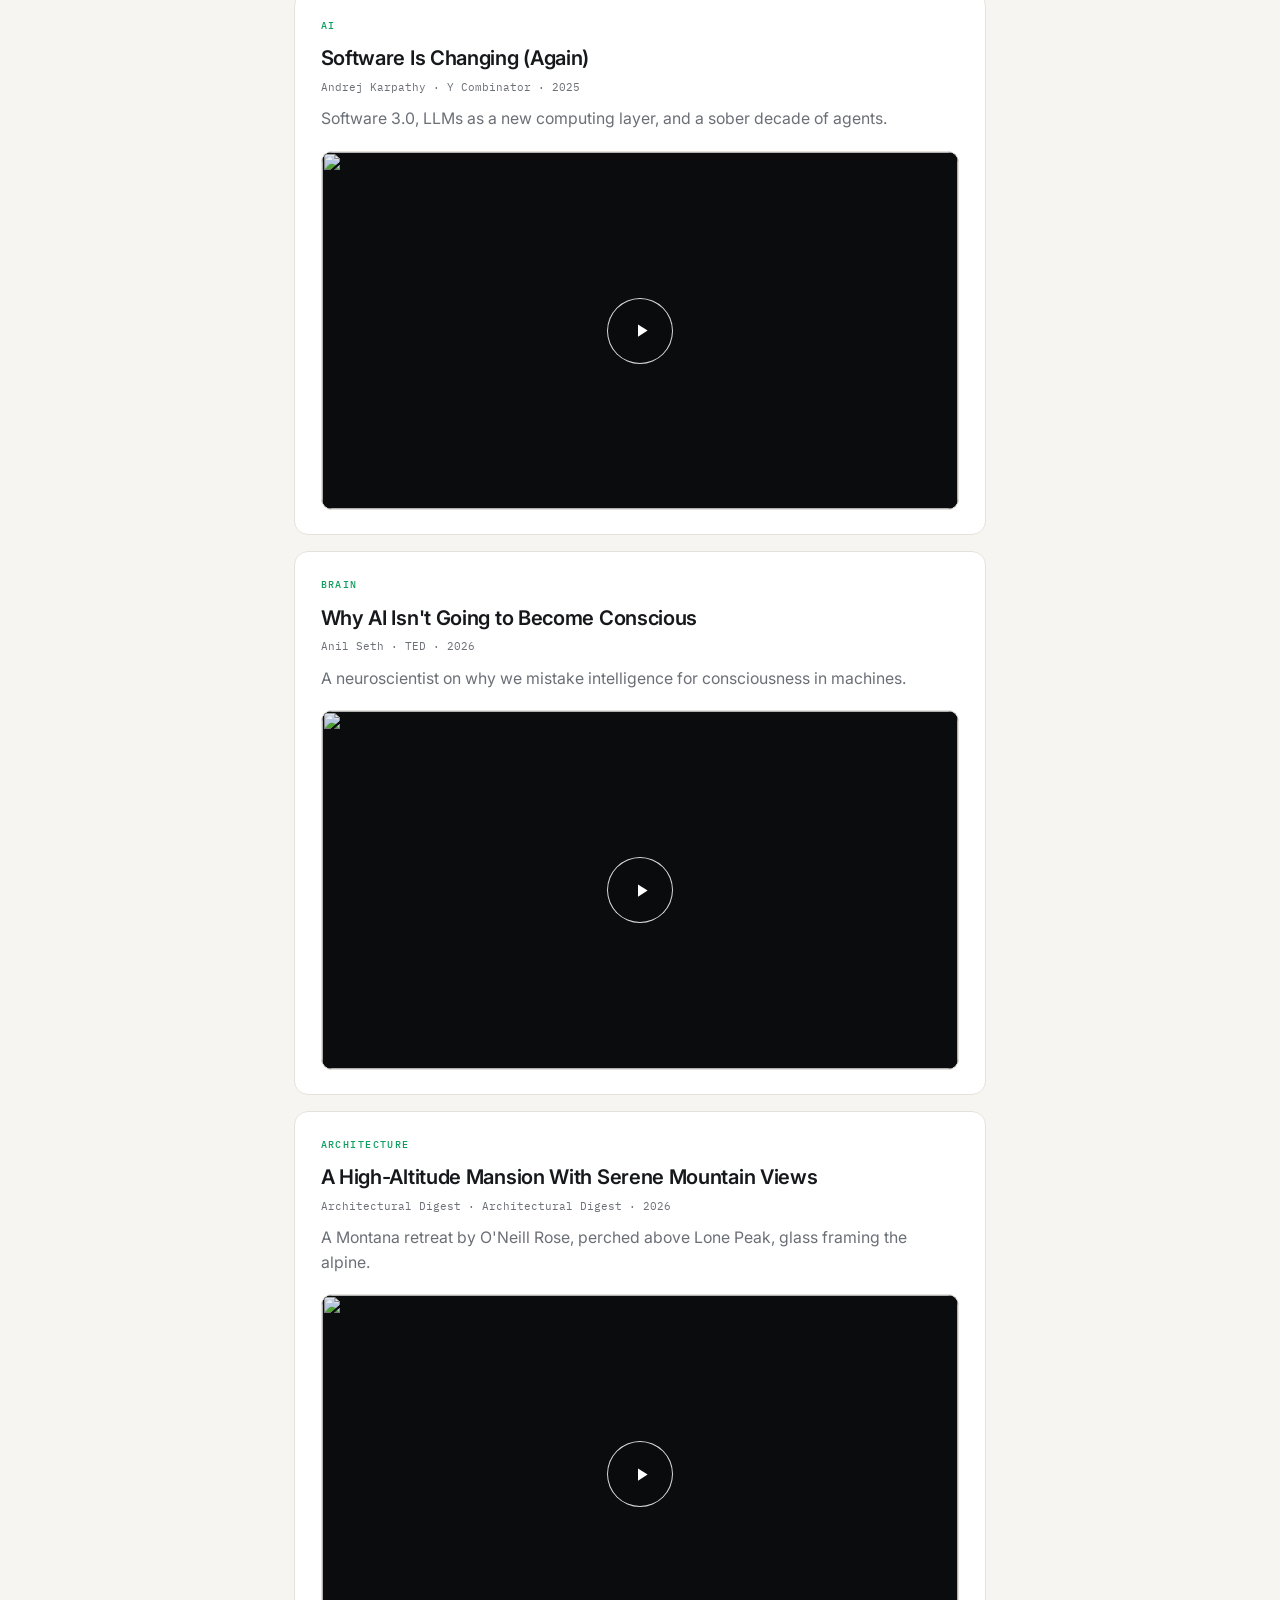
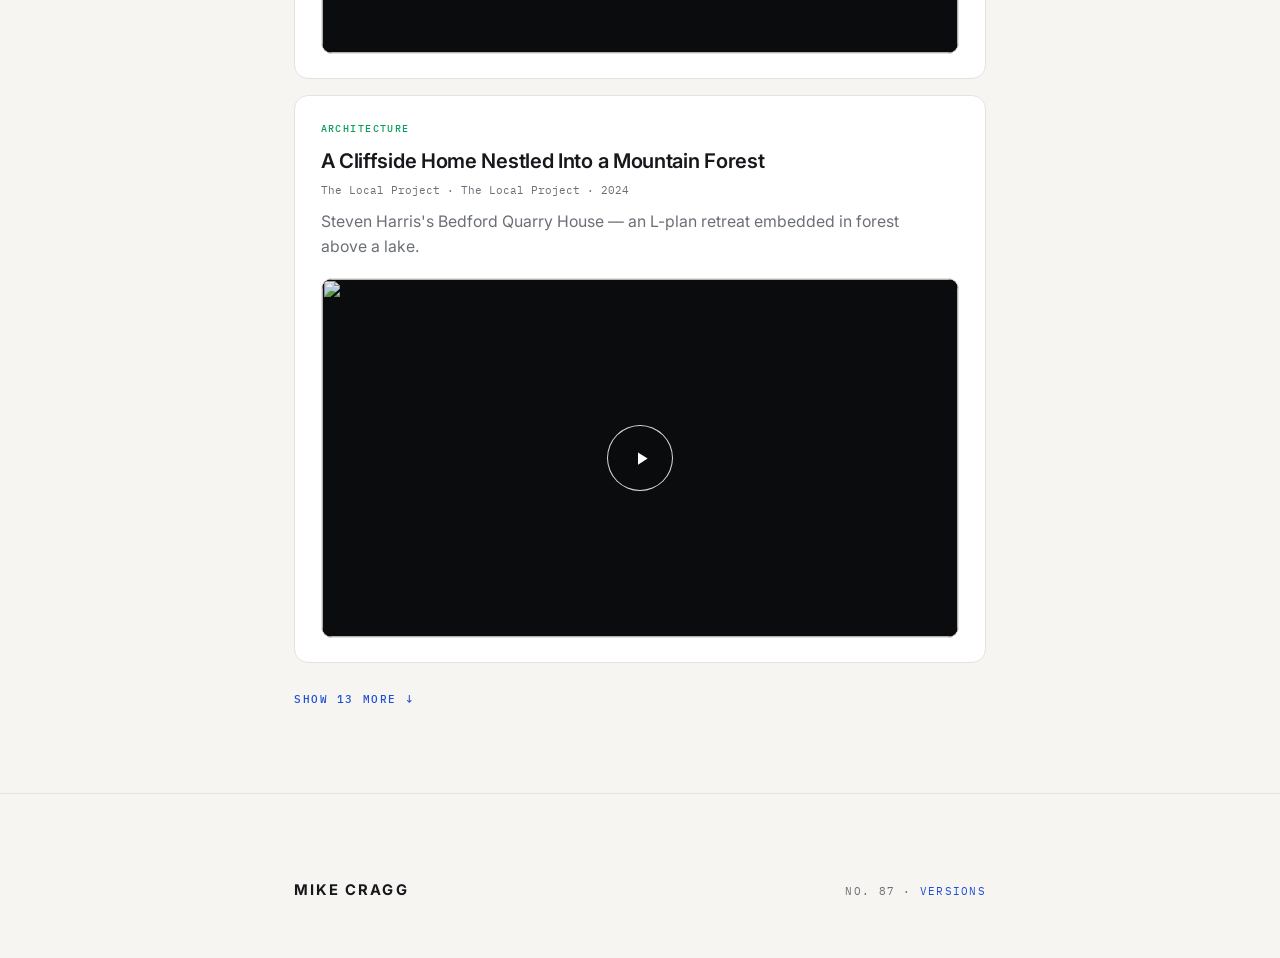
==== commit 9465673c: "Front-page dedication to Dad Replace the generic intro with a personal, restrained dedication: "Dad " ====
--- a/index.html
+++ b/index.html
@@ -58,8 +58,9 @@
   .top .line{display:flex;justify-content:space-between;align-items:baseline;gap:1rem}
   .top .mark{font-weight:700;font-size:.94rem;letter-spacing:.16em;text-transform:uppercase}
   .top .where{font-family:var(--mono);font-size:.7rem;letter-spacing:.1em;text-transform:uppercase;color:var(--muted)}
-  .top .intro{font-size:.98rem;font-weight:400;line-height:1.55;margin-top:1.1rem;max-width:50ch;color:var(--muted);letter-spacing:0}
-  .top .intro b{font-weight:500;background:var(--grad);-webkit-background-clip:text;background-clip:text;color:transparent}
+  .top .intro{margin-top:1.4rem;max-width:52ch}
+  .top .ded{display:block;color:var(--ink);font-size:clamp(1.05rem,2.6vw,1.28rem);font-weight:500;line-height:1.42;letter-spacing:-.012em;max-width:30ch}
+  .top .exp{display:block;color:var(--muted);font-size:.95rem;line-height:1.55;margin-top:.75rem;max-width:52ch}
   .top .rule{height:1px;background:var(--ink);margin-top:clamp(2.2rem,6vh,3.4rem)}
 
   /* ---------- section ---------- */
@@ -123,28 +124,14 @@
 
   <header class="top">
     <div class="line"><span class="mark">Mike Cragg</span><span class="where">Vancouver · 49.28°N</span></div>
-    <p class="intro reveal">For my dad — an adventurer with a restless, original mind. A few things worth <b>exploring</b>.</p>
+    <p class="intro reveal">
+      <span class="ded">Dad — I love you, I look up to you, and I love the way you see the world.</span>
+      <span class="exp">So here's a place for the things you'd love — to read, hear, and watch. The kind of stuff you're always sending me.</span>
+    </p>
     <div class="rule reveal"></div>
   </header>
 
-  <main>
-    <section class="group wrap first" id="s-read" data-name="Read">
-      <div class="sechead"><span class="n">01</span><h2>Read</h2><span class="meta" id="m-read"></span></div>
-      <div class="cards" id="reads"></div>
-    </section>
-    <section class="group wrap" id="s-listen" data-name="Listen">
-      <div class="sechead"><span class="n">02</span><h2>Listen</h2><span class="meta" id="m-listen"></span></div>
-      <div class="cards" id="listen"></div>
-    </section>
-    <section class="group wrap" id="s-watch" data-name="Watch">
-      <div class="sechead"><span class="n">03</span><h2>Watch</h2><span class="meta" id="m-watch"></span></div>
-      <div class="cards" id="watch"></div>
-    </section>
-    <section class="group wrap" id="s-sport" data-name="Sport">
-      <div class="sechead"><span class="n">04</span><h2>Sport</h2><span class="meta" id="m-sport"></span></div>
-      <div class="cards" id="sport"></div>
-    </section>
-  </main>
+  <main id="main"></main>
 
   <footer>
     <div class="row"><span class="mark">Mike Cragg</span><span class="meta">No. 87 · <a href="versions.html">versions</a></span></div>
@@ -155,6 +142,7 @@
   <script>
     var G = window.GIFT;
     var PLAY = '<svg viewBox="0 0 24 24" aria-hidden="true"><path d="M8 5v14l11-7z"/></svg>';
+    var LIMIT = 4;
 
     function readCard(r){
       var a = document.createElement("a");
@@ -186,61 +174,61 @@
       return card;
     }
 
-    var reads = document.getElementById("reads");
-    G.reads.forEach(function(r){ reads.appendChild(readCard(r)); });
-    document.getElementById("m-read").textContent = G.reads.length + " essays";
-
-    var counts = {sport:0, listen:0, watch:0};
-    ["sport","listen","watch"].forEach(function(sec){
-      var el = document.getElementById(sec);
-      (G.media||[]).filter(function(m){return m.section===sec;}).forEach(function(m){ el.appendChild(mediaCard(m)); counts[sec]++; });
+    var main = document.getElementById("main");
+    var trail = document.getElementById("trail");
+
+    G.sections.forEach(function(sec, si){
+      var items = G.items.filter(function(it){ return it.section === sec.id; });
+      if (!items.length) return;
+      var n = String(si+1).padStart(2,"0");
+
+      var section = document.createElement("section");
+      section.className = "group wrap" + (si===0 ? " first" : "");
+      section.id = "s-" + sec.id;
+      section.setAttribute("data-name", sec.name);
+      section.innerHTML =
+        '<div class="sechead"><span class="n">'+n+'</span><h2>'+sec.name+'</h2>' +
+        '<span class="meta">'+(sec.blurb || (items.length+" items"))+'</span></div>' +
+        '<div class="cards"></div>';
+      var cards = section.querySelector(".cards");
+      items.forEach(function(it, i){
+        var card = (it.kind === "read") ? readCard(it) : mediaCard(it);
+        card.setAttribute("data-delay", Math.min(i, 5) * 70);
+        if (i >= LIMIT) card.classList.add("more-hidden");
+        cards.appendChild(card);
+      });
+      if (items.length > LIMIT){
+        var btn = document.createElement("button");
+        btn.type = "button"; btn.className = "showmore";
+        btn.innerHTML = 'Show '+(items.length-LIMIT)+' more <span class="ar">↓</span>';
+        btn.addEventListener("click", function(){
+          cards.querySelectorAll(".more-hidden").forEach(function(c){ c.classList.remove("more-hidden"); });
+          btn.remove();
+          if (window.__initReveals) window.__initReveals();
+        });
+        section.appendChild(btn);
+      }
+      main.appendChild(section);
+
+      var stop = document.createElement("a");
+      stop.className = "stop"; stop.href = "#s-" + sec.id;
+      stop.innerHTML = '<span class="dot"></span><span class="slbl">'+n+'  '+sec.name+'</span>';
+      trail.appendChild(stop);
     });
-    document.getElementById("m-sport").textContent = counts.sport + " items";
-    document.getElementById("m-listen").textContent = counts.listen + " items";
-    document.getElementById("m-watch").textContent = counts.watch + " items";
-
-    // stagger card reveals within each section
-    document.querySelectorAll(".cards").forEach(function(c){
-      Array.prototype.forEach.call(c.children, function(card, i){ card.setAttribute("data-delay", Math.min(i,5)*70); });
-    });
-
-    // show only a few per section, with a "show more"
-    function applyLimit(containerId, LIMIT){
-      var c = document.getElementById(containerId);
-      var cards = Array.prototype.slice.call(c.children);
-      if(cards.length <= LIMIT) return;
-      cards.slice(LIMIT).forEach(function(card){ card.classList.add("more-hidden"); });
-      var btn = document.createElement("button");
-      btn.type = "button"; btn.className = "showmore";
-      btn.innerHTML = 'Show '+(cards.length-LIMIT)+' more <span class="ar">↓</span>';
-      btn.addEventListener("click", function(){
-        cards.slice(LIMIT).forEach(function(card){ card.classList.remove("more-hidden"); });
-        btn.remove();
-        if(window.__initReveals) window.__initReveals();
-      });
-      c.parentNode.appendChild(btn);
-    }
-    applyLimit("reads", 3); applyLimit("sport", 3); applyLimit("listen", 3); applyLimit("watch", 3);
-
-    // build the scroll trail
-    var sections = [["s-read","Read"],["s-listen","Listen"],["s-watch","Watch"],["s-sport","Sport"]];
-    var trail = document.getElementById("trail");
-    sections.forEach(function(s,i){
-      var a = document.createElement("a");
-      a.className = "stop"; a.href = "#"+s[0];
-      a.innerHTML = '<span class="dot"></span><span class="slbl">'+String(i+1).padStart(2,"0")+'  '+s[1]+'</span>';
-      trail.appendChild(a);
-    });
-    var stops = trail.querySelectorAll(".stop");
-    var byId = {};
-    sections.forEach(function(s,i){ byId[s[0]] = stops[i]; });
+
+    // active-section highlight on the scroll trail
+    var stops = {};
+    Array.prototype.forEach.call(trail.querySelectorAll(".stop"), function(s){ stops[s.getAttribute("href").slice(1)] = s; });
     if ("IntersectionObserver" in window){
       var io = new IntersectionObserver(function(entries){
         entries.forEach(function(e){
-          if(e.isIntersecting){ stops.forEach(function(x){x.classList.remove("active");}); var st=byId[e.target.id]; if(st) st.classList.add("active"); }
+          if(e.isIntersecting){
+            Object.keys(stops).forEach(function(k){ stops[k].classList.remove("active"); });
+            if (stops[e.target.id]) stops[e.target.id].classList.add("active");
+          }
         });
       }, { rootMargin:"-45% 0px -45% 0px" });
-      sections.forEach(function(s){ var el=document.getElementById(s[0]); if(el) io.observe(el); });
+      Object.keys(stops).forEach(function(id){ var el=document.getElementById(id); if(el) io.observe(el); });
     }
 
     if (window.__initReveals) window.__initReveals();
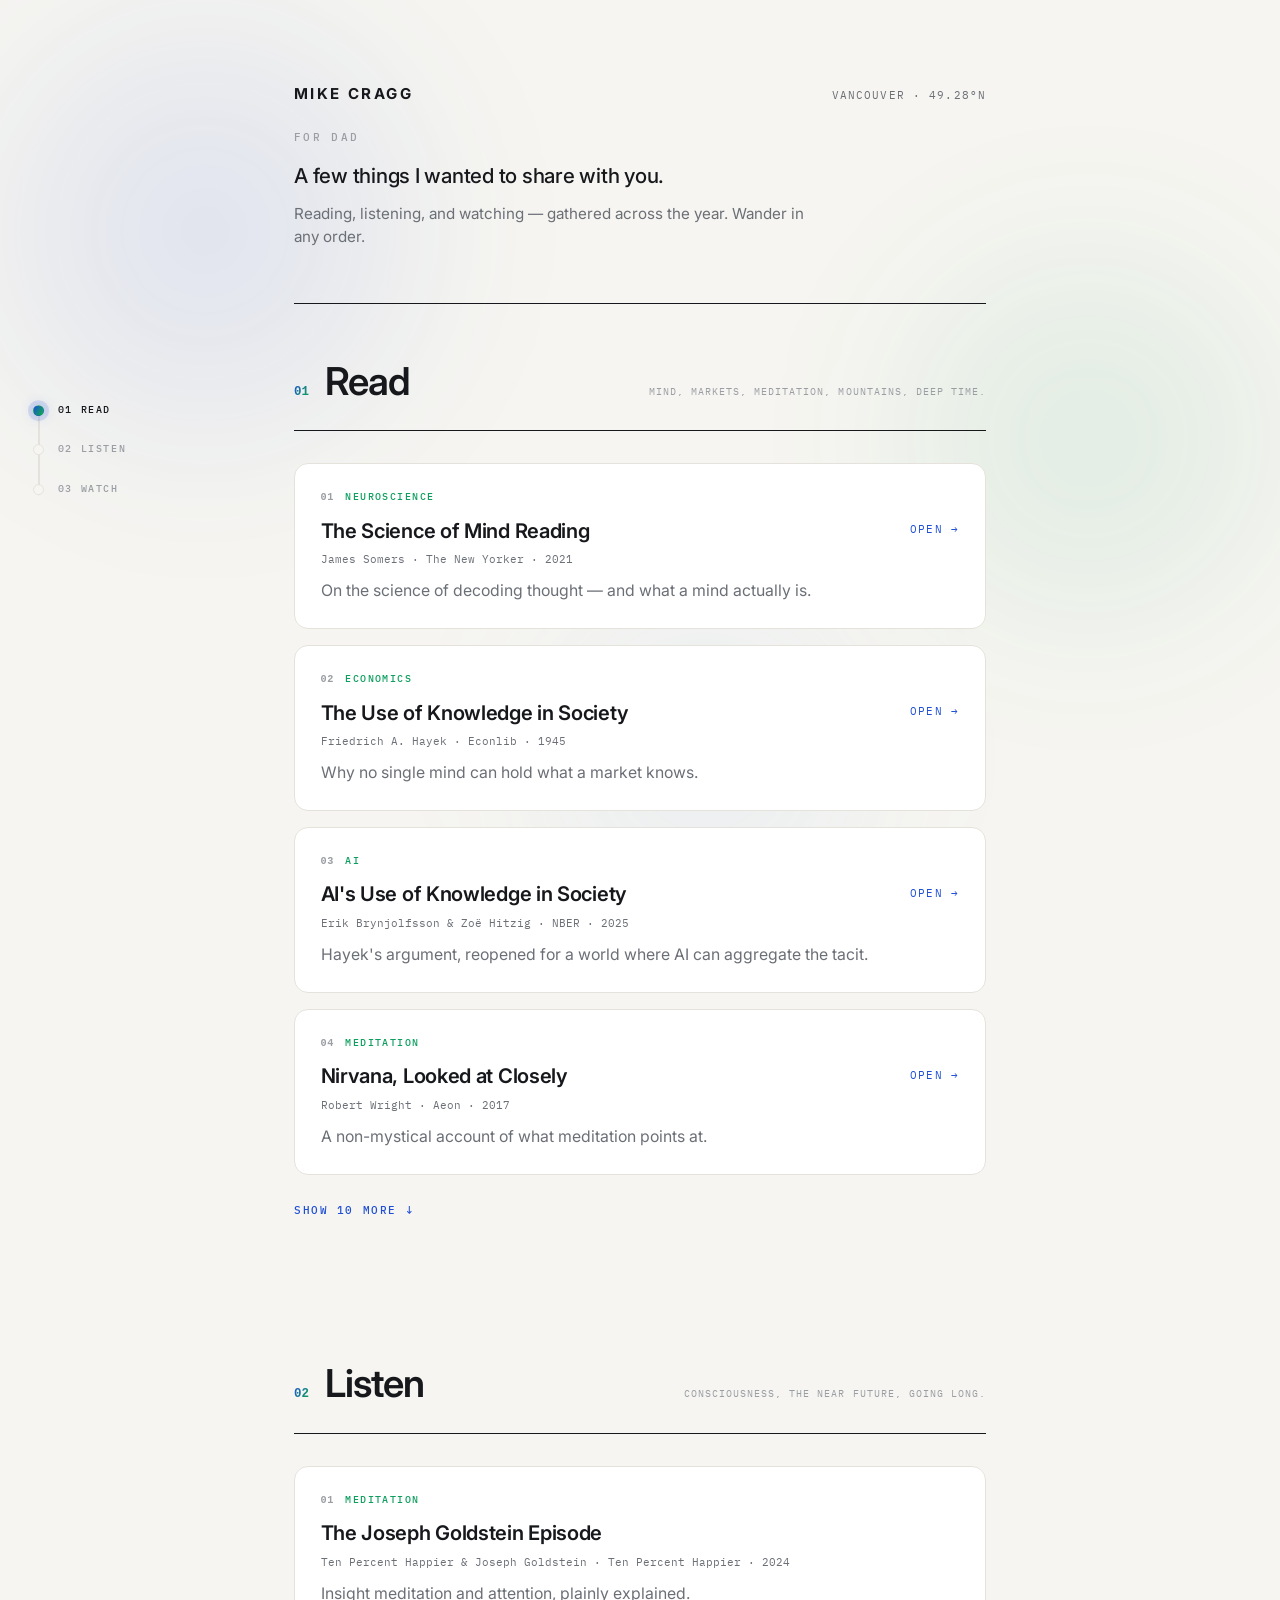
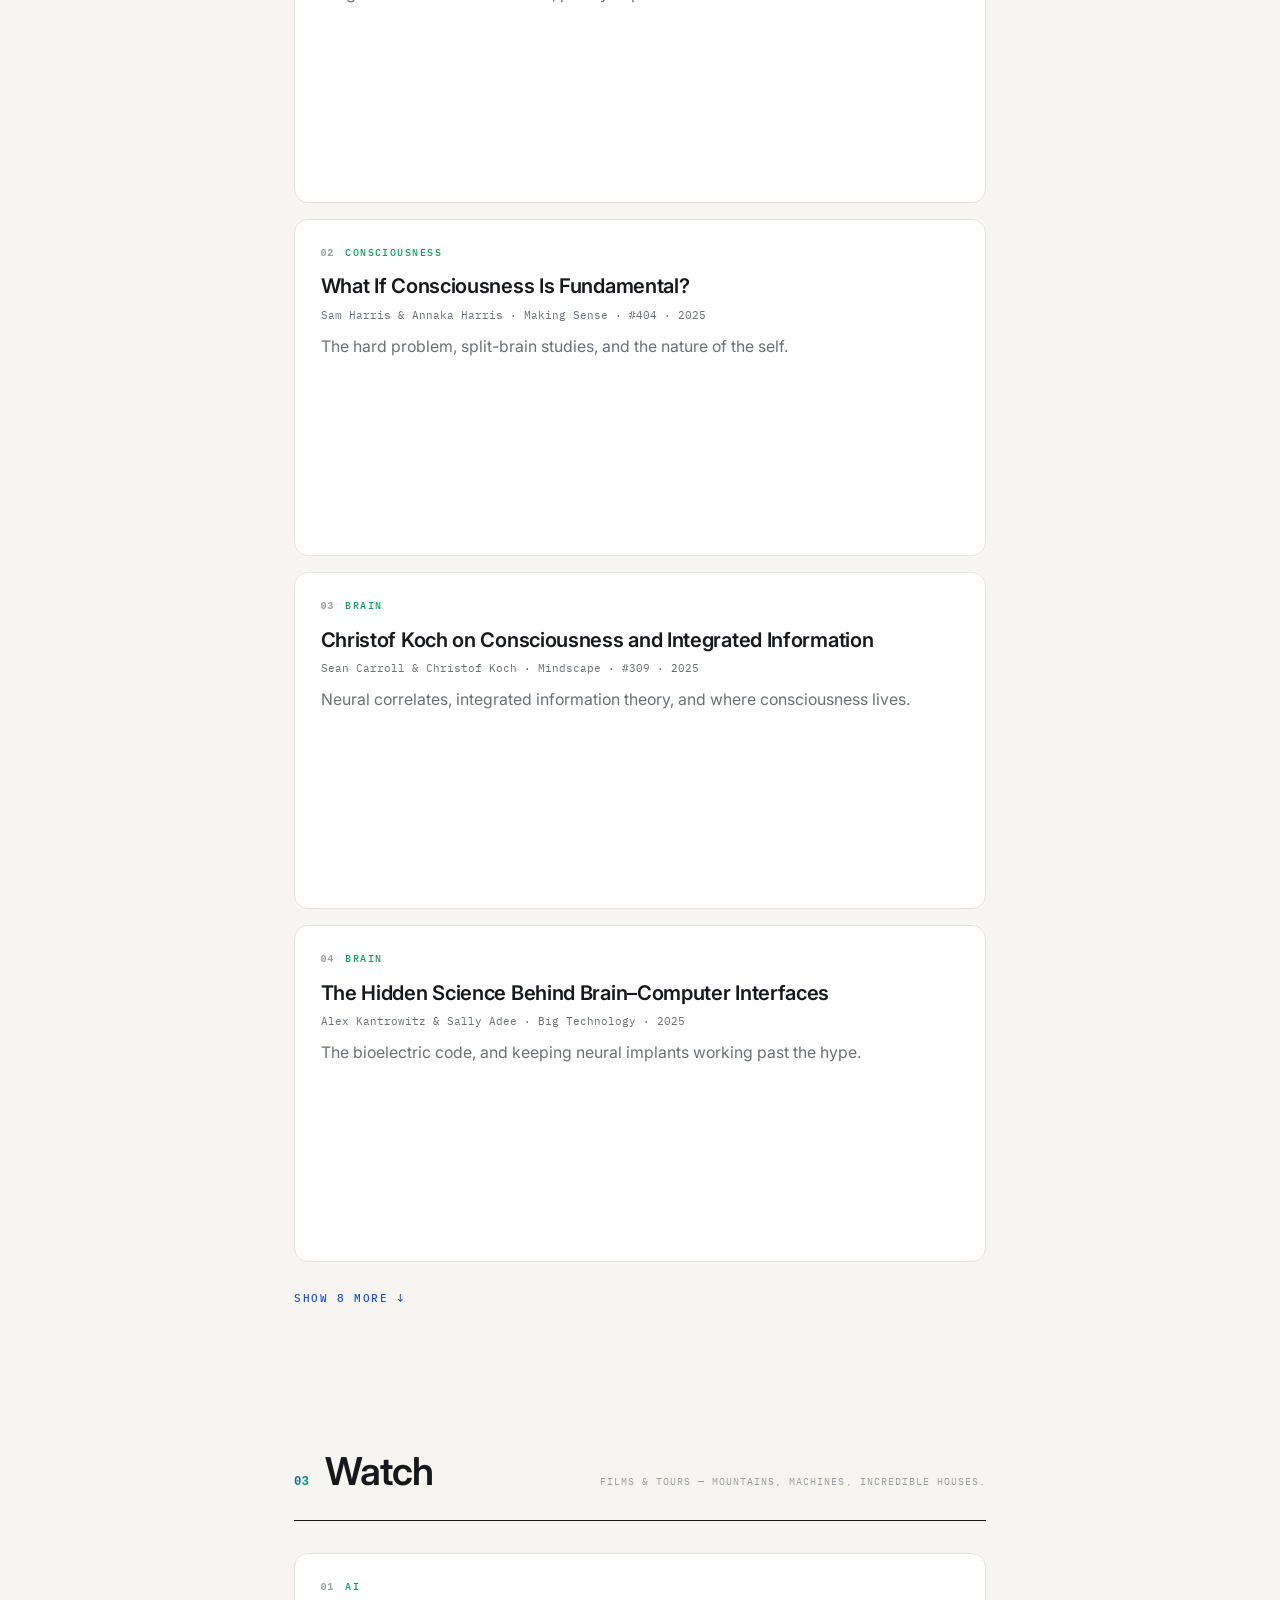
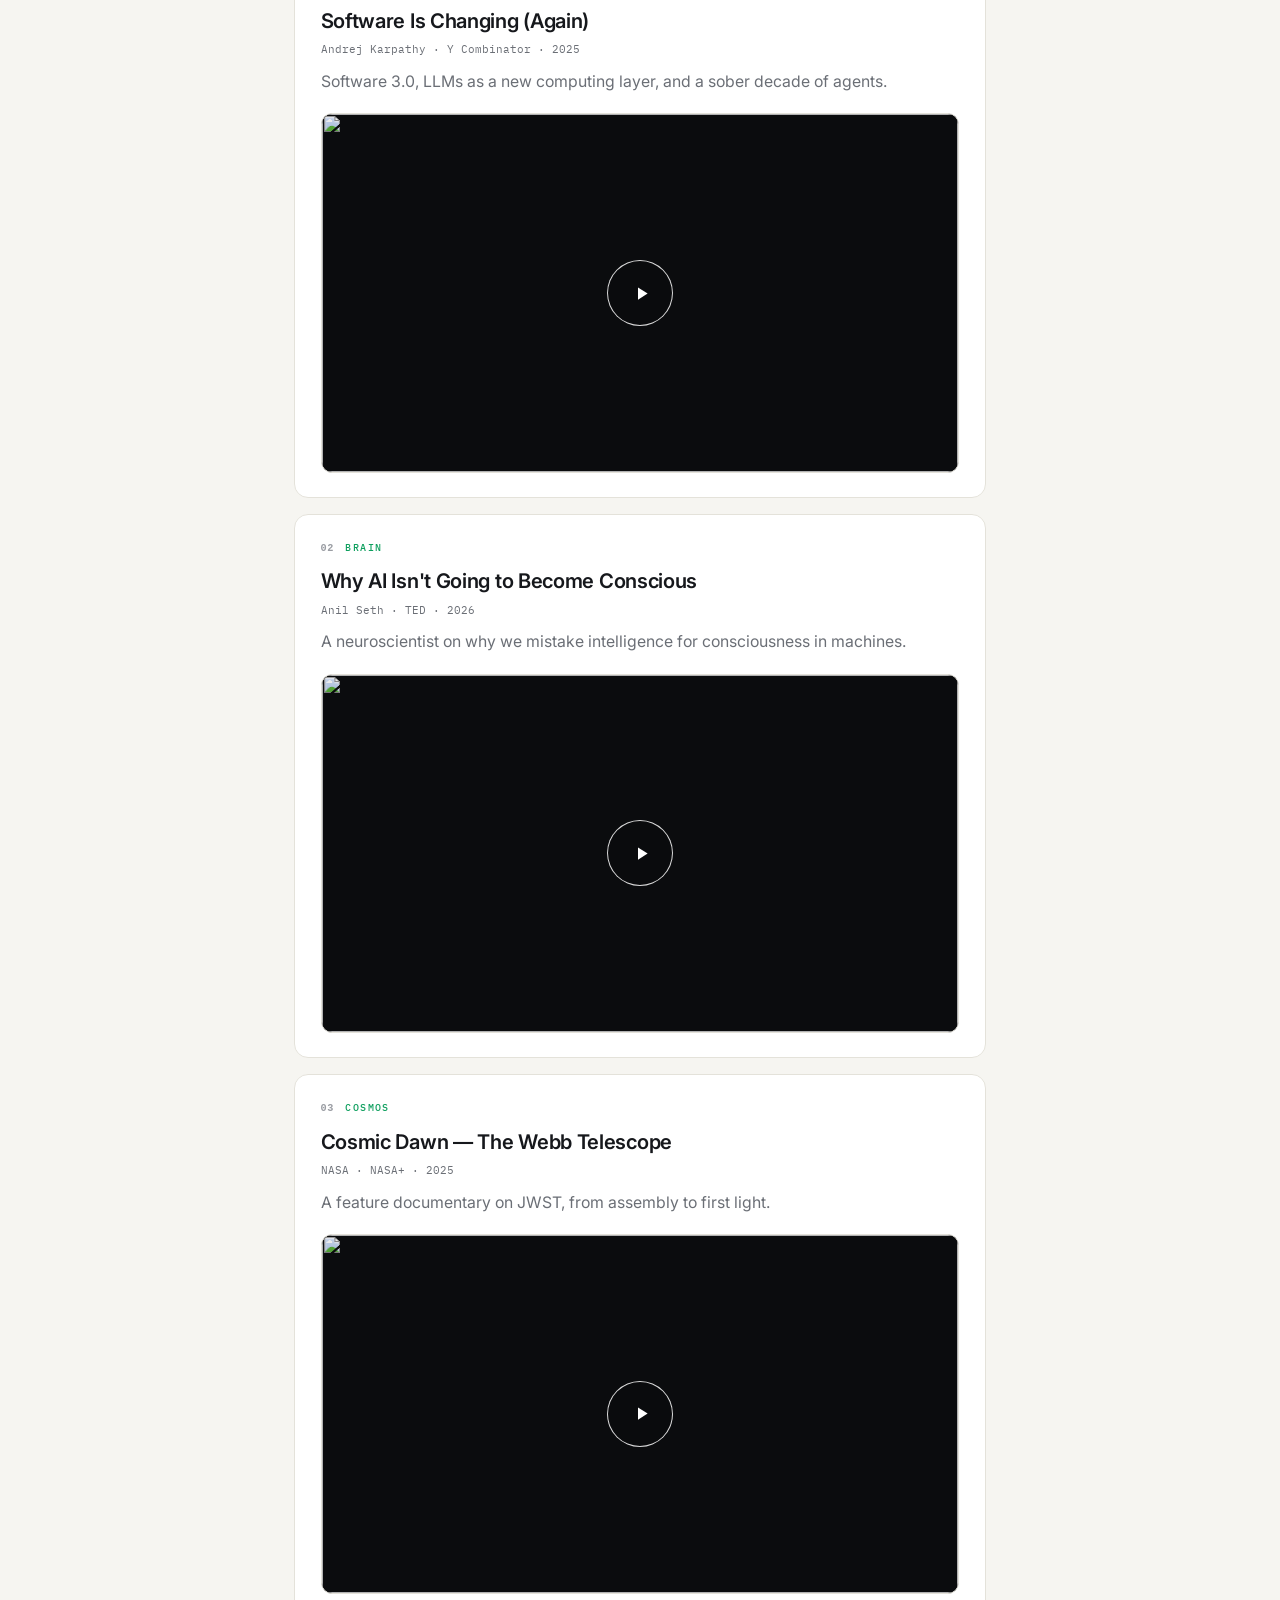
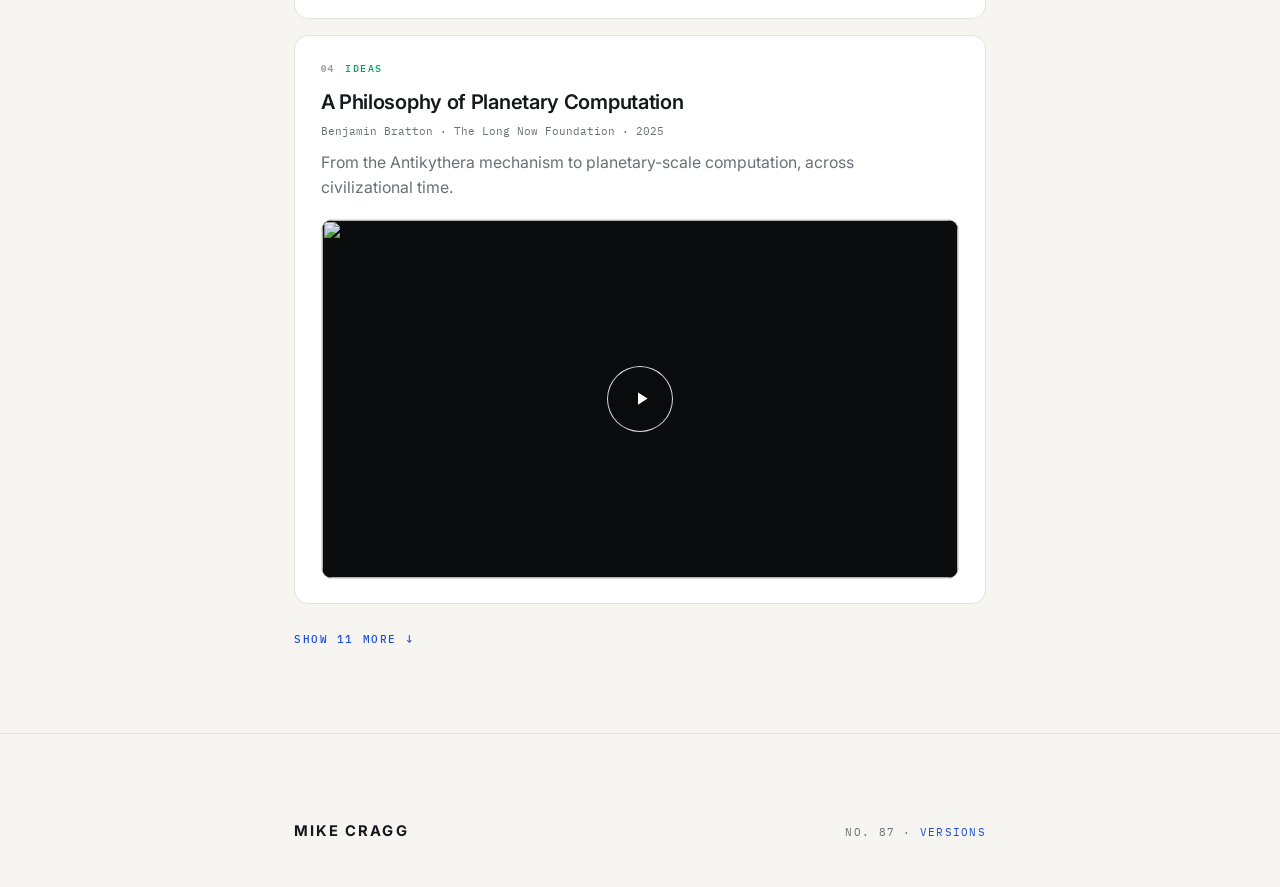
==== commit 7e65ea5c: "Restore broad topic range + numbered indexes; warmer intro; nocookie embeds + playlists Co-Authored-" ====
--- a/index.html
+++ b/index.html
@@ -59,6 +59,7 @@
   .top .mark{font-weight:700;font-size:.94rem;letter-spacing:.16em;text-transform:uppercase}
   .top .where{font-family:var(--mono);font-size:.7rem;letter-spacing:.1em;text-transform:uppercase;color:var(--muted)}
   .top .intro{margin-top:1.4rem;max-width:52ch}
+  .top .eyebrow{display:block;font-family:var(--mono);font-size:.66rem;font-weight:500;letter-spacing:.22em;text-transform:uppercase;color:var(--faint);margin-bottom:.85rem}
   .top .ded{display:block;color:var(--ink);font-size:clamp(1.05rem,2.6vw,1.28rem);font-weight:500;line-height:1.42;letter-spacing:-.012em;max-width:30ch}
   .top .exp{display:block;color:var(--muted);font-size:.95rem;line-height:1.55;margin-top:.75rem;max-width:52ch}
   .top .rule{height:1px;background:var(--ink);margin-top:clamp(2.2rem,6vh,3.4rem)}
@@ -78,7 +79,10 @@
   .card{display:block;background:var(--paper);border:1px solid var(--line);border-radius:14px;
     padding:1.5rem 1.6rem;transition:transform .5s var(--ease),box-shadow .5s var(--ease),border-color .5s var(--ease)}
   a.card:hover{transform:translateY(-4px);box-shadow:0 28px 54px -30px rgba(31,79,214,.4);border-color:rgba(31,79,214,.35)}
-  .card .tag{display:block;margin-bottom:.7rem}
+  .card .idx{font-family:var(--mono);font-size:.64rem;font-weight:600;letter-spacing:.06em;color:var(--faint);margin-right:.7rem}
+  .card .tag{margin-bottom:.7rem}
+  .card .topline{display:flex;align-items:baseline;margin-bottom:.7rem}
+  .card .topline .tag{margin-bottom:0}
   .card h3{font-size:1.26rem;font-weight:600;letter-spacing:-.015em;line-height:1.25}
   a.card:hover h3{color:var(--blue)}
   .card .sub{font-family:var(--mono);font-size:.7rem;color:var(--muted);margin-top:.45rem}
@@ -125,8 +129,9 @@
   <header class="top">
     <div class="line"><span class="mark">Mike Cragg</span><span class="where">Vancouver · 49.28°N</span></div>
     <p class="intro reveal">
-      <span class="ded">Dad — I love you, I look up to you, and I love the way you see the world.</span>
-      <span class="exp">So here's a place for the things you'd love — to read, hear, and watch. The kind of stuff you're always sending me.</span>
+      <span class="eyebrow">For Dad</span>
+      <span class="ded">A few things I wanted to share with you.</span>
+      <span class="exp">Reading, listening, and watching — gathered across the year. Wander in any order.</span>
     </p>
     <div class="rule reveal"></div>
   </header>
@@ -144,29 +149,29 @@
     var PLAY = '<svg viewBox="0 0 24 24" aria-hidden="true"><path d="M8 5v14l11-7z"/></svg>';
     var LIMIT = 4;
 
-    function readCard(r){
+    function readCard(r, idx){
       var a = document.createElement("a");
       a.href = r.url; a.target = "_blank"; a.rel = "noopener"; a.className = "card reveal";
       a.innerHTML =
-        '<span class="tag">'+r.vein+'</span>' +
+        '<div class="topline"><span class="idx">'+idx+'</span><span class="tag">'+r.vein+'</span></div>' +
         '<div class="head"><h3>'+r.title+'</h3><span class="go">Open <span class="ar">→</span></span></div>' +
         '<div class="sub">'+r.author+' · '+r.source+' · '+r.year+'</div>' +
         (r.note ? '<div class="note">'+r.note+'</div>' : '');
       return a;
     }
-    function mediaCard(m){
+    function mediaCard(m, idx){
       var card = document.createElement("div");
       card.className = "card media reveal";
       var link = m.platform==="youtube" ? "https://www.youtube.com/watch?v="+m.id : "https://open.spotify.com/"+m.kind+"/"+m.id;
       var head =
-        '<div class="mhead"><span class="tag">'+m.vein+'</span>' +
+        '<div class="mhead"><div class="topline"><span class="idx">'+idx+'</span><span class="tag">'+m.vein+'</span></div>' +
           '<div class="mtitle"><a href="'+link+'" target="_blank" rel="noopener">'+m.title+'</a></div>' +
           '<div class="sub">'+m.who+' · '+m.source+' · '+m.year+'</div>' +
           (m.note ? '<div class="note">'+m.note+'</div>' : '') + '</div>';
       if (m.platform === "youtube"){
         card.innerHTML = head + '<div class="frame yt"><img loading="lazy" src="https://i.ytimg.com/vi/'+m.id+'/hqdefault.jpg" alt="" /><div class="pbtn">'+PLAY+'</div></div>';
         var yt = card.querySelector(".yt");
-        yt.addEventListener("click", function(){ yt.innerHTML = '<iframe src="https://www.youtube.com/embed/'+m.id+'?autoplay=1&rel=0" title="'+m.title+'" allow="accelerometer; autoplay; clipboard-write; encrypted-media; gyroscope; picture-in-picture; web-share" allowfullscreen></iframe>'; });
+        yt.addEventListener("click", function(){ yt.innerHTML = '<iframe src="https://www.youtube-nocookie.com/embed/'+m.id+'?autoplay=1&rel=0&playsinline=1" title="'+m.title+'" allow="accelerometer; autoplay; clipboard-write; encrypted-media; gyroscope; picture-in-picture; web-share" referrerpolicy="strict-origin-when-cross-origin" allowfullscreen></iframe>'; });
       } else {
         var h = (m.kind === "playlist") ? 352 : 152;
         card.innerHTML = head + '<div class="frame sp"><iframe loading="lazy" src="https://open.spotify.com/embed/'+m.kind+'/'+m.id+'?utm_source=generator" width="100%" height="'+h+'" frameborder="0" allow="autoplay; clipboard-write; encrypted-media; fullscreen; picture-in-picture"></iframe></div>';
@@ -192,7 +197,8 @@
         '<div class="cards"></div>';
       var cards = section.querySelector(".cards");
       items.forEach(function(it, i){
-        var card = (it.kind === "read") ? readCard(it) : mediaCard(it);
+        var num = String(i+1).padStart(2,"0");
+        var card = (it.kind === "read") ? readCard(it, num) : mediaCard(it, num);
         card.setAttribute("data-delay", Math.min(i, 5) * 70);
         if (i >= LIMIT) card.classList.add("more-hidden");
         cards.appendChild(card);
